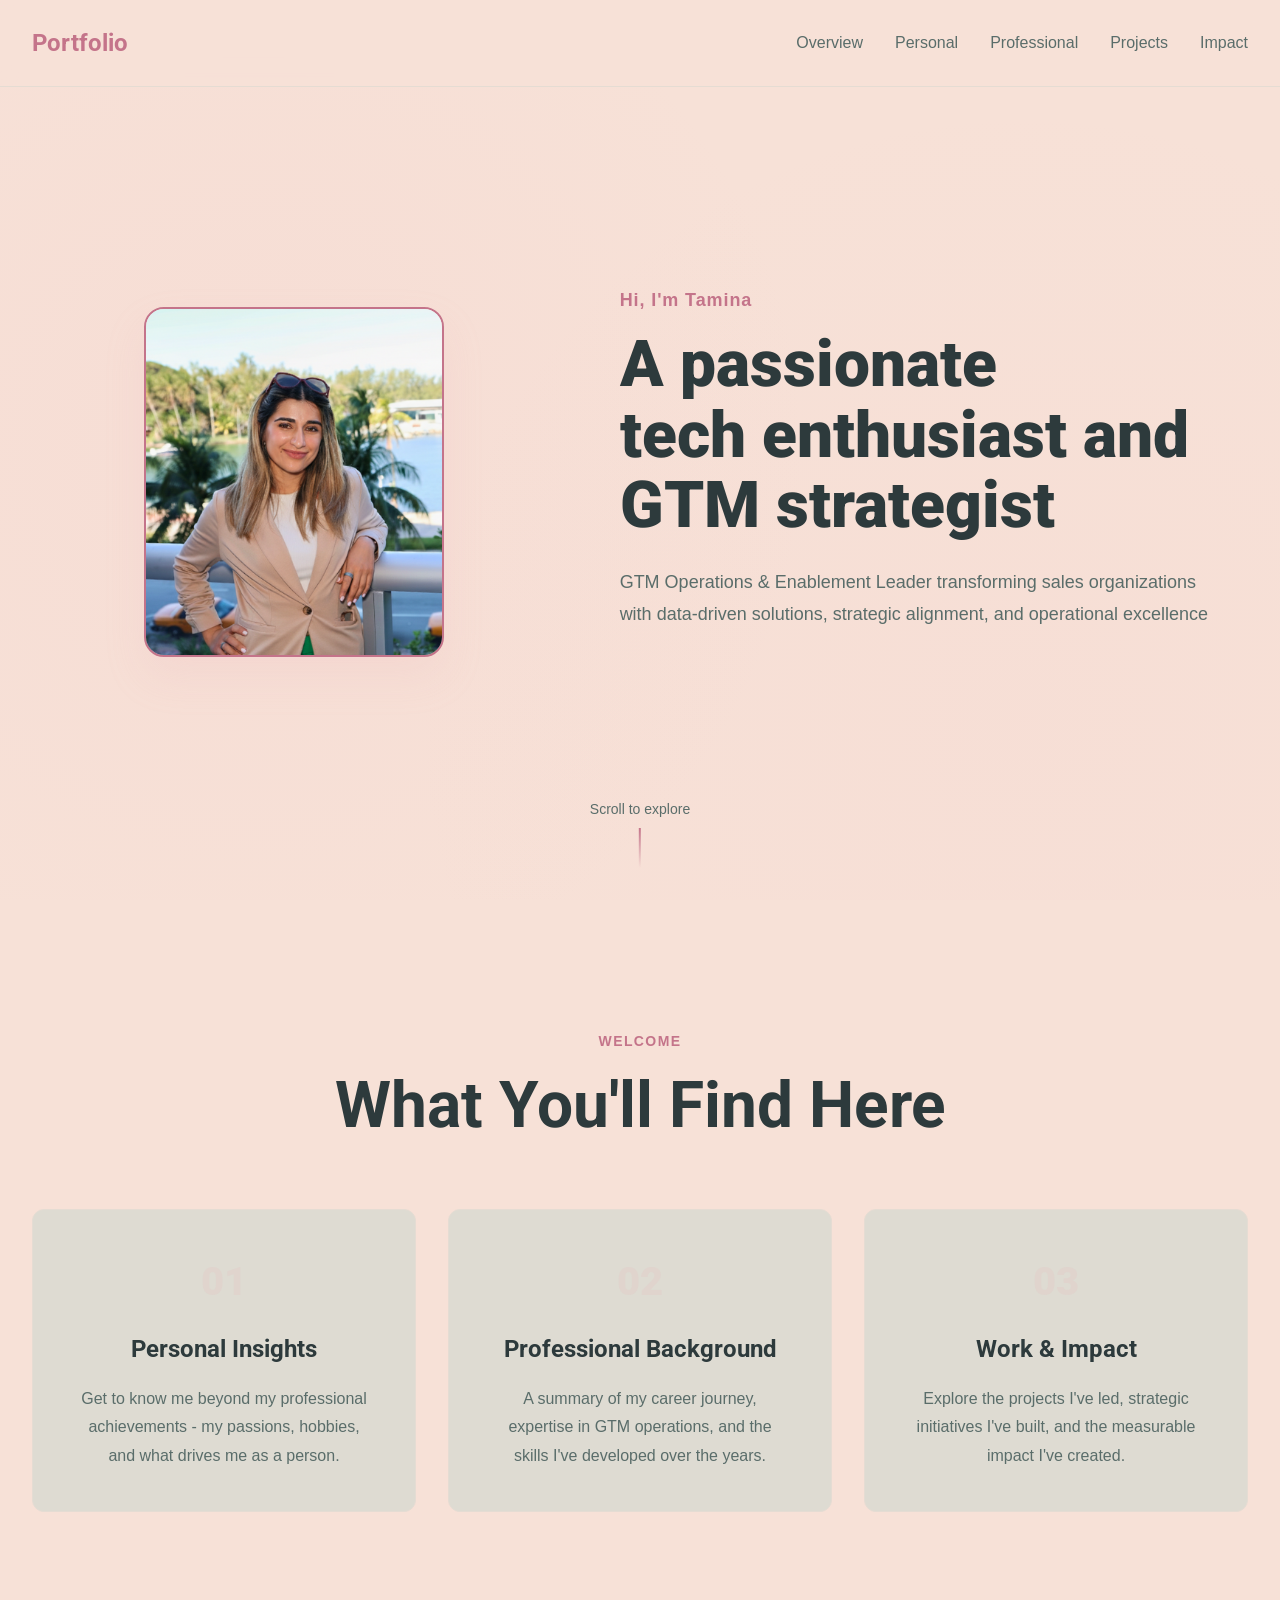
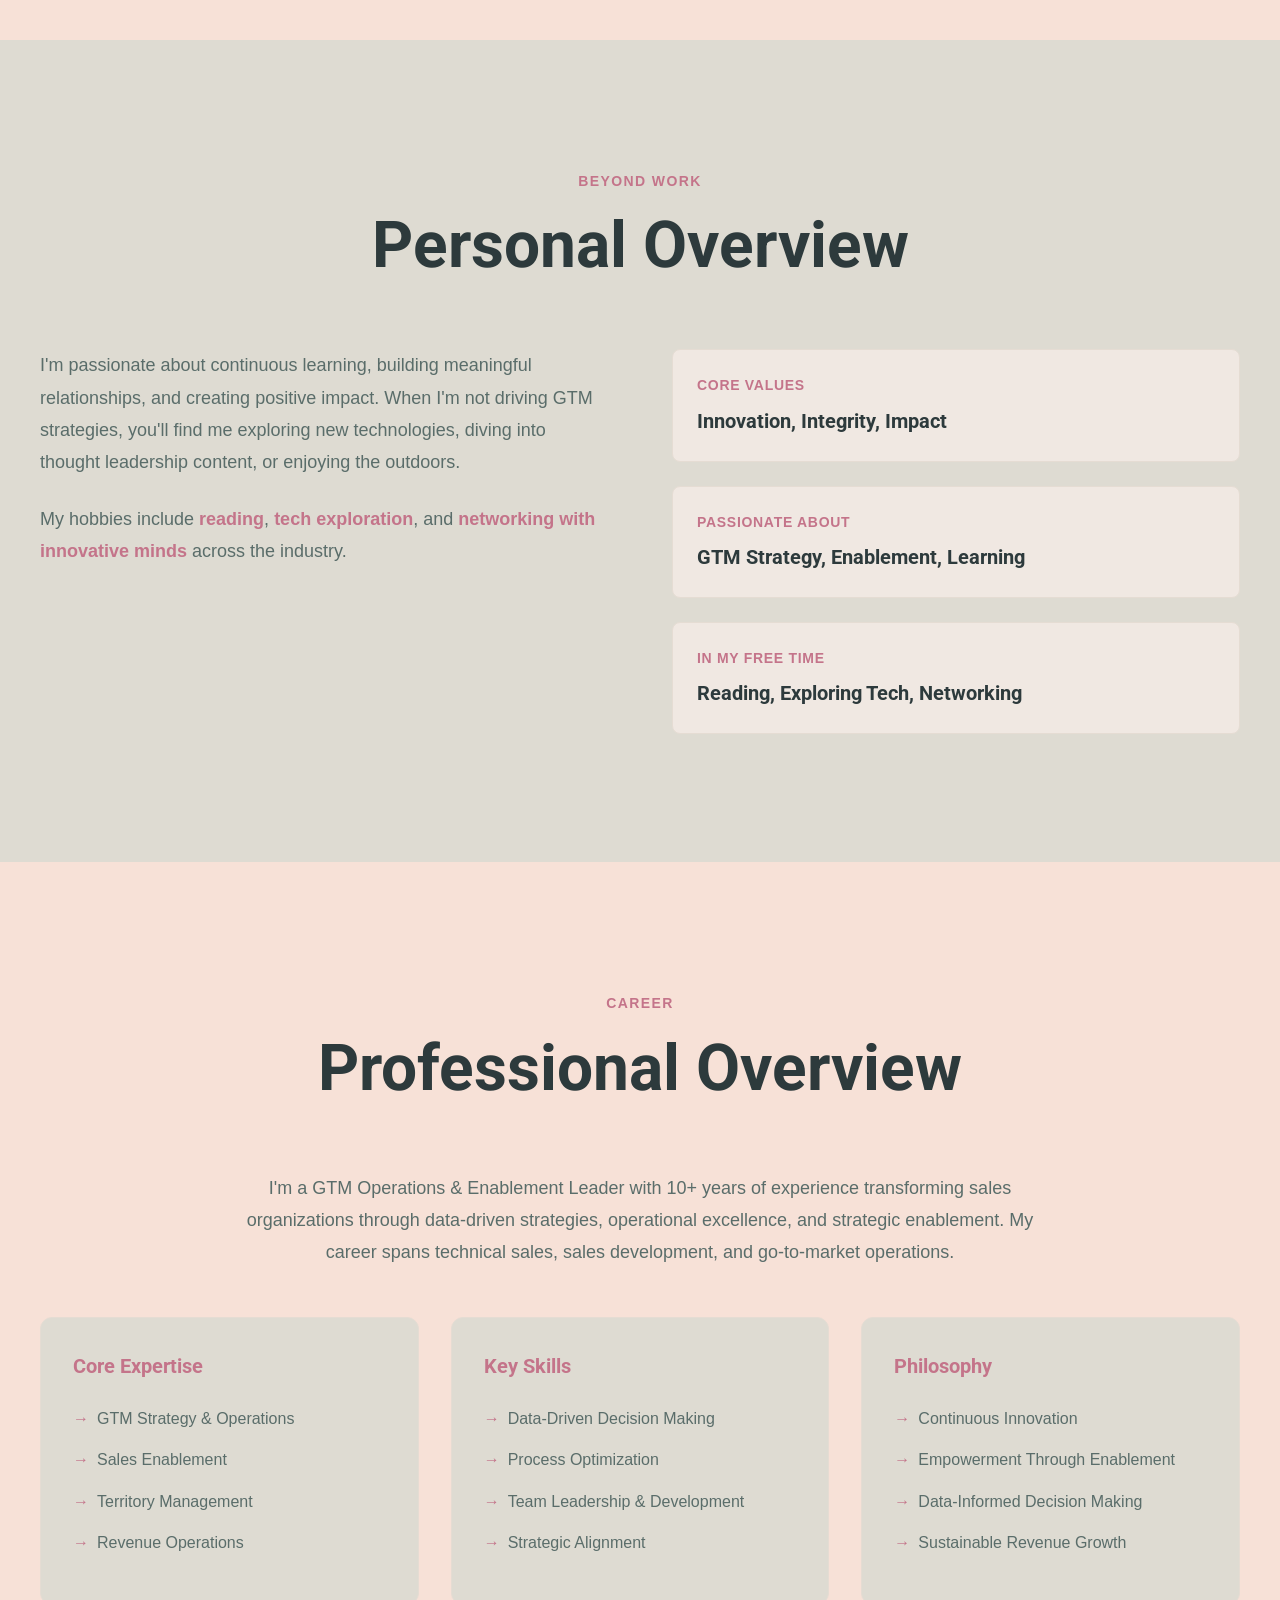
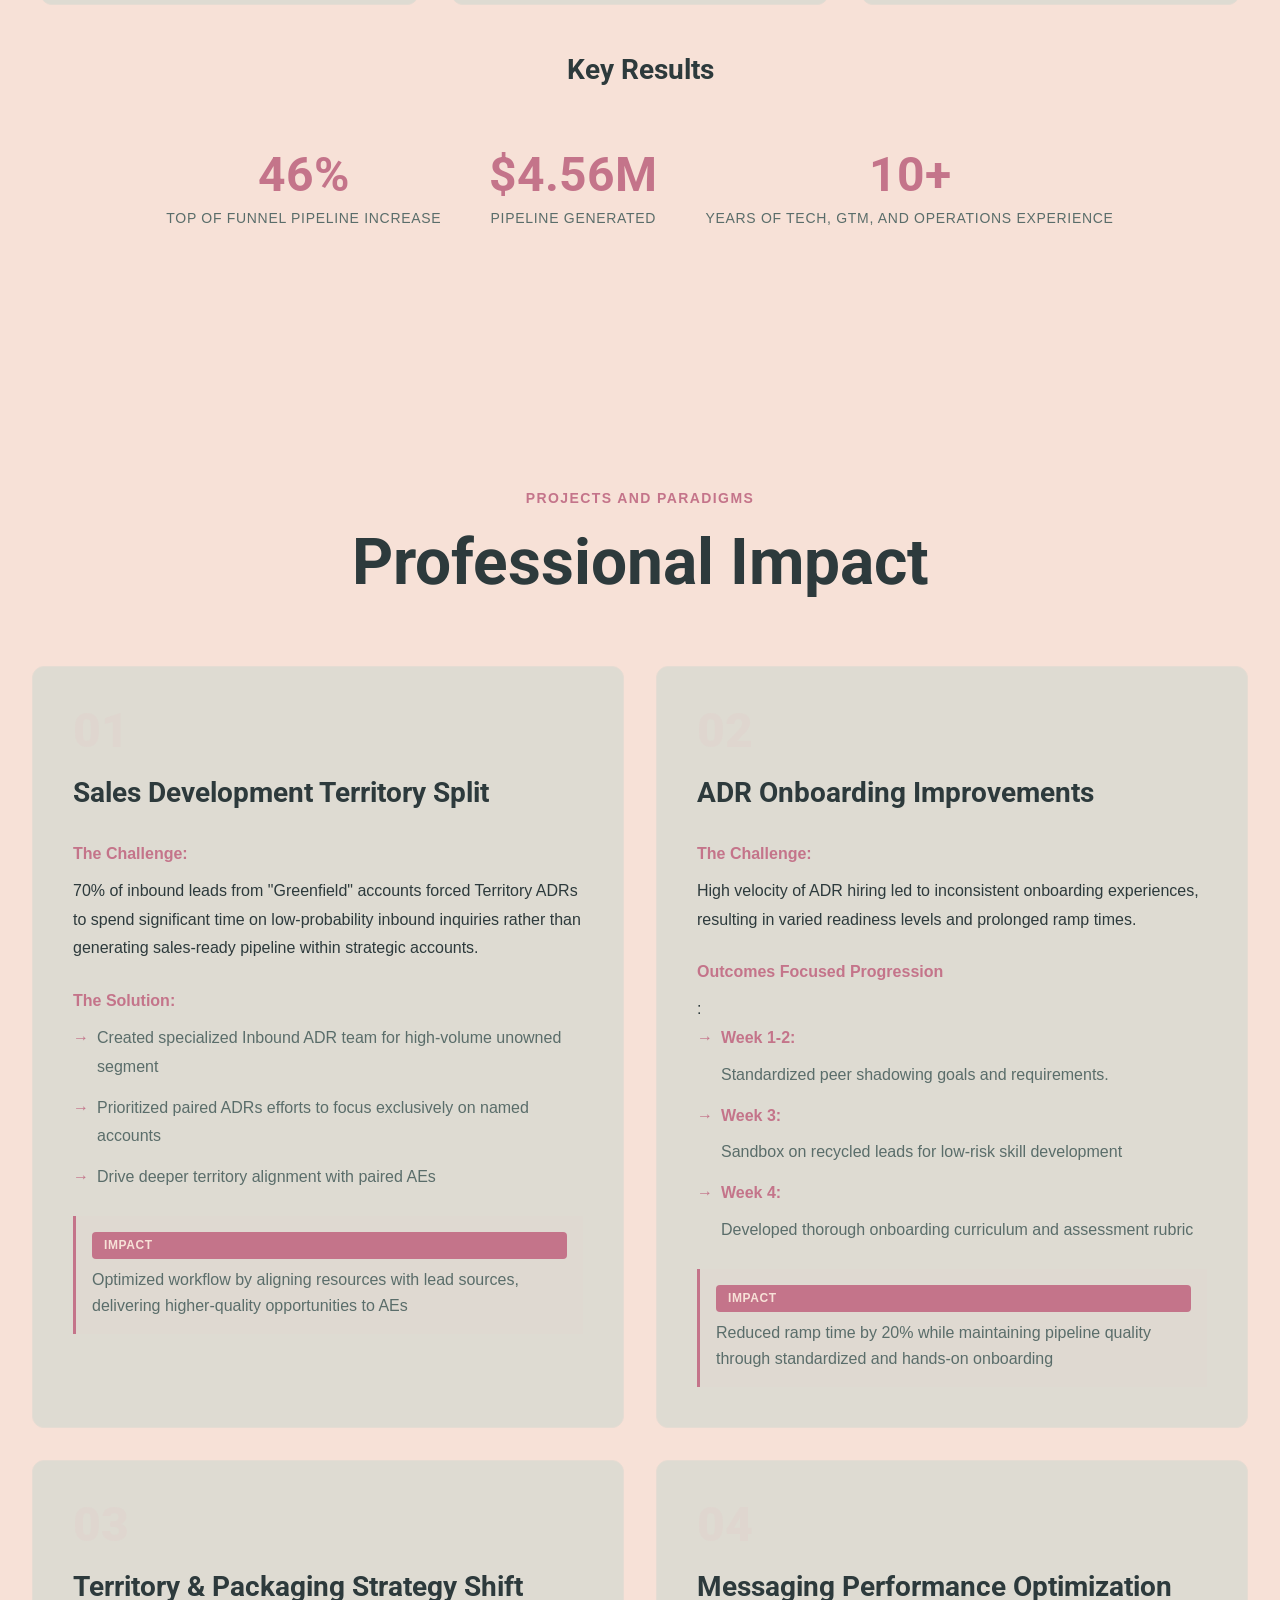
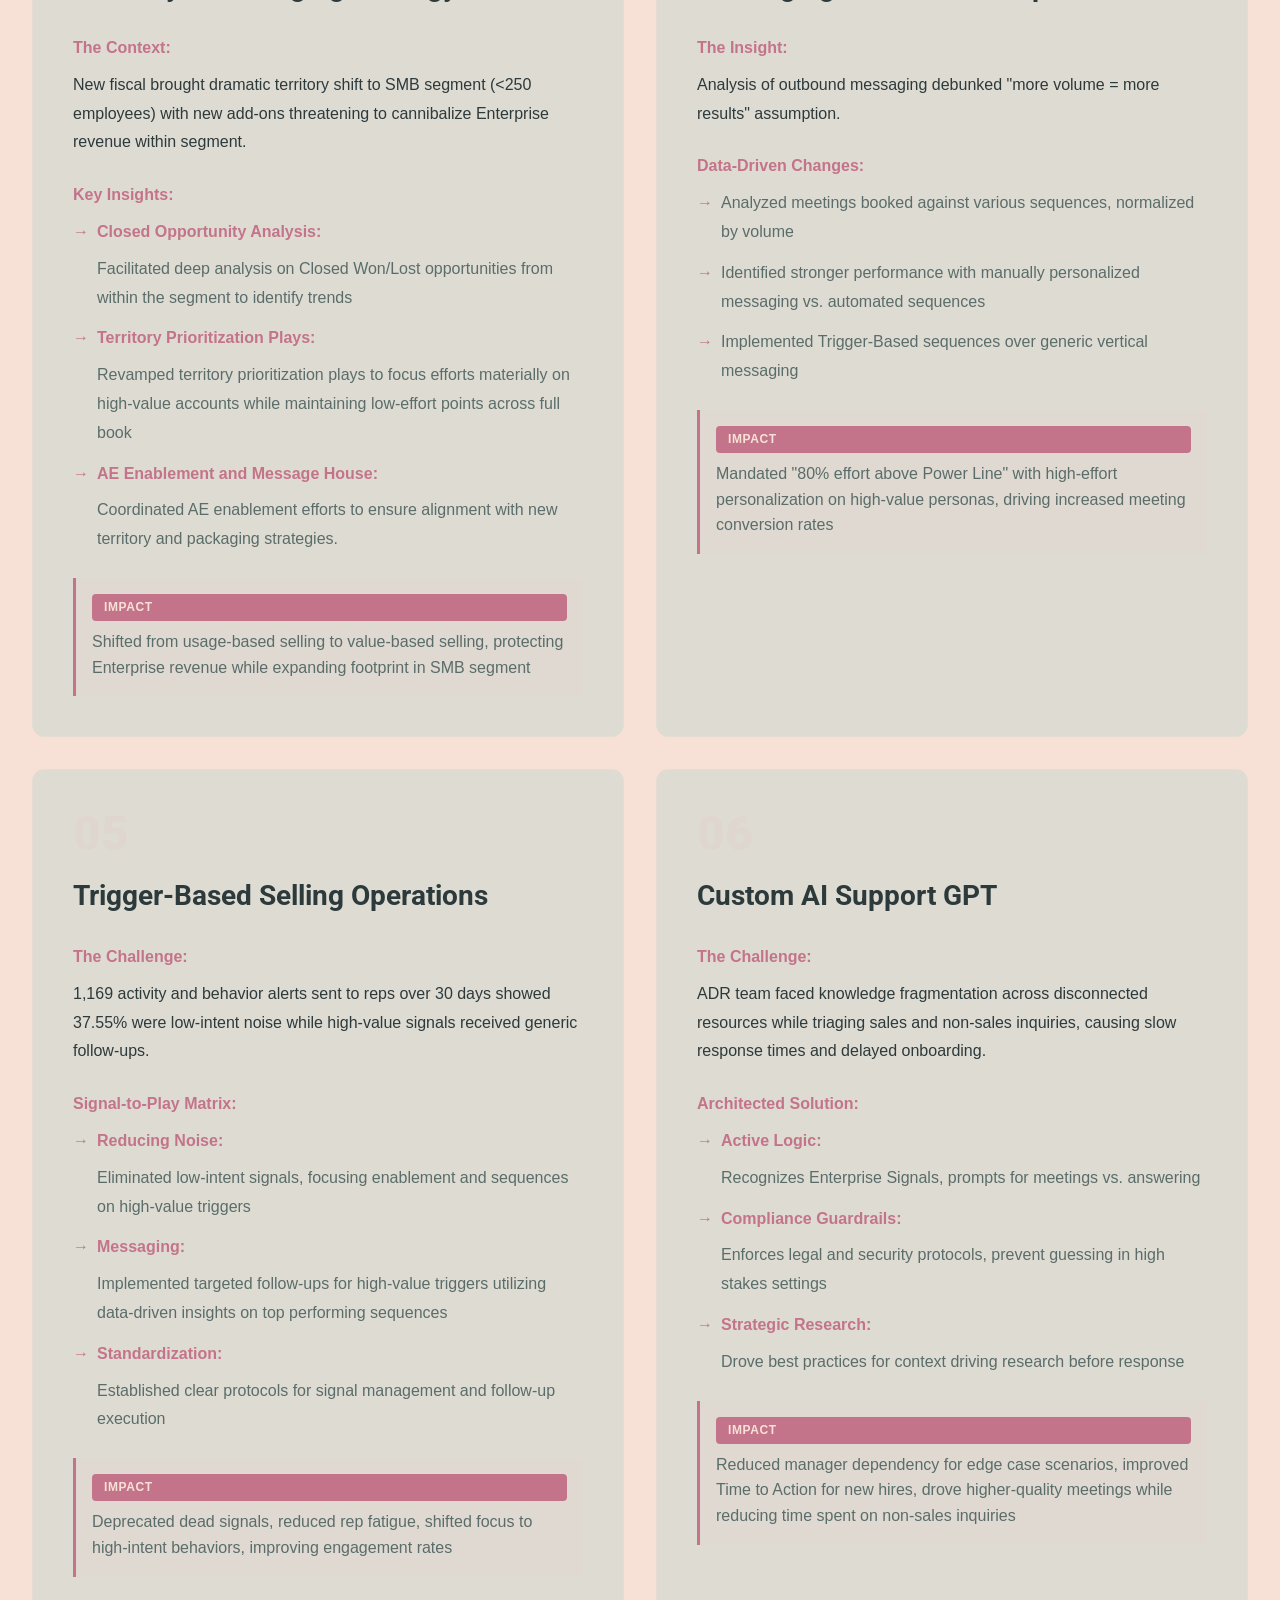
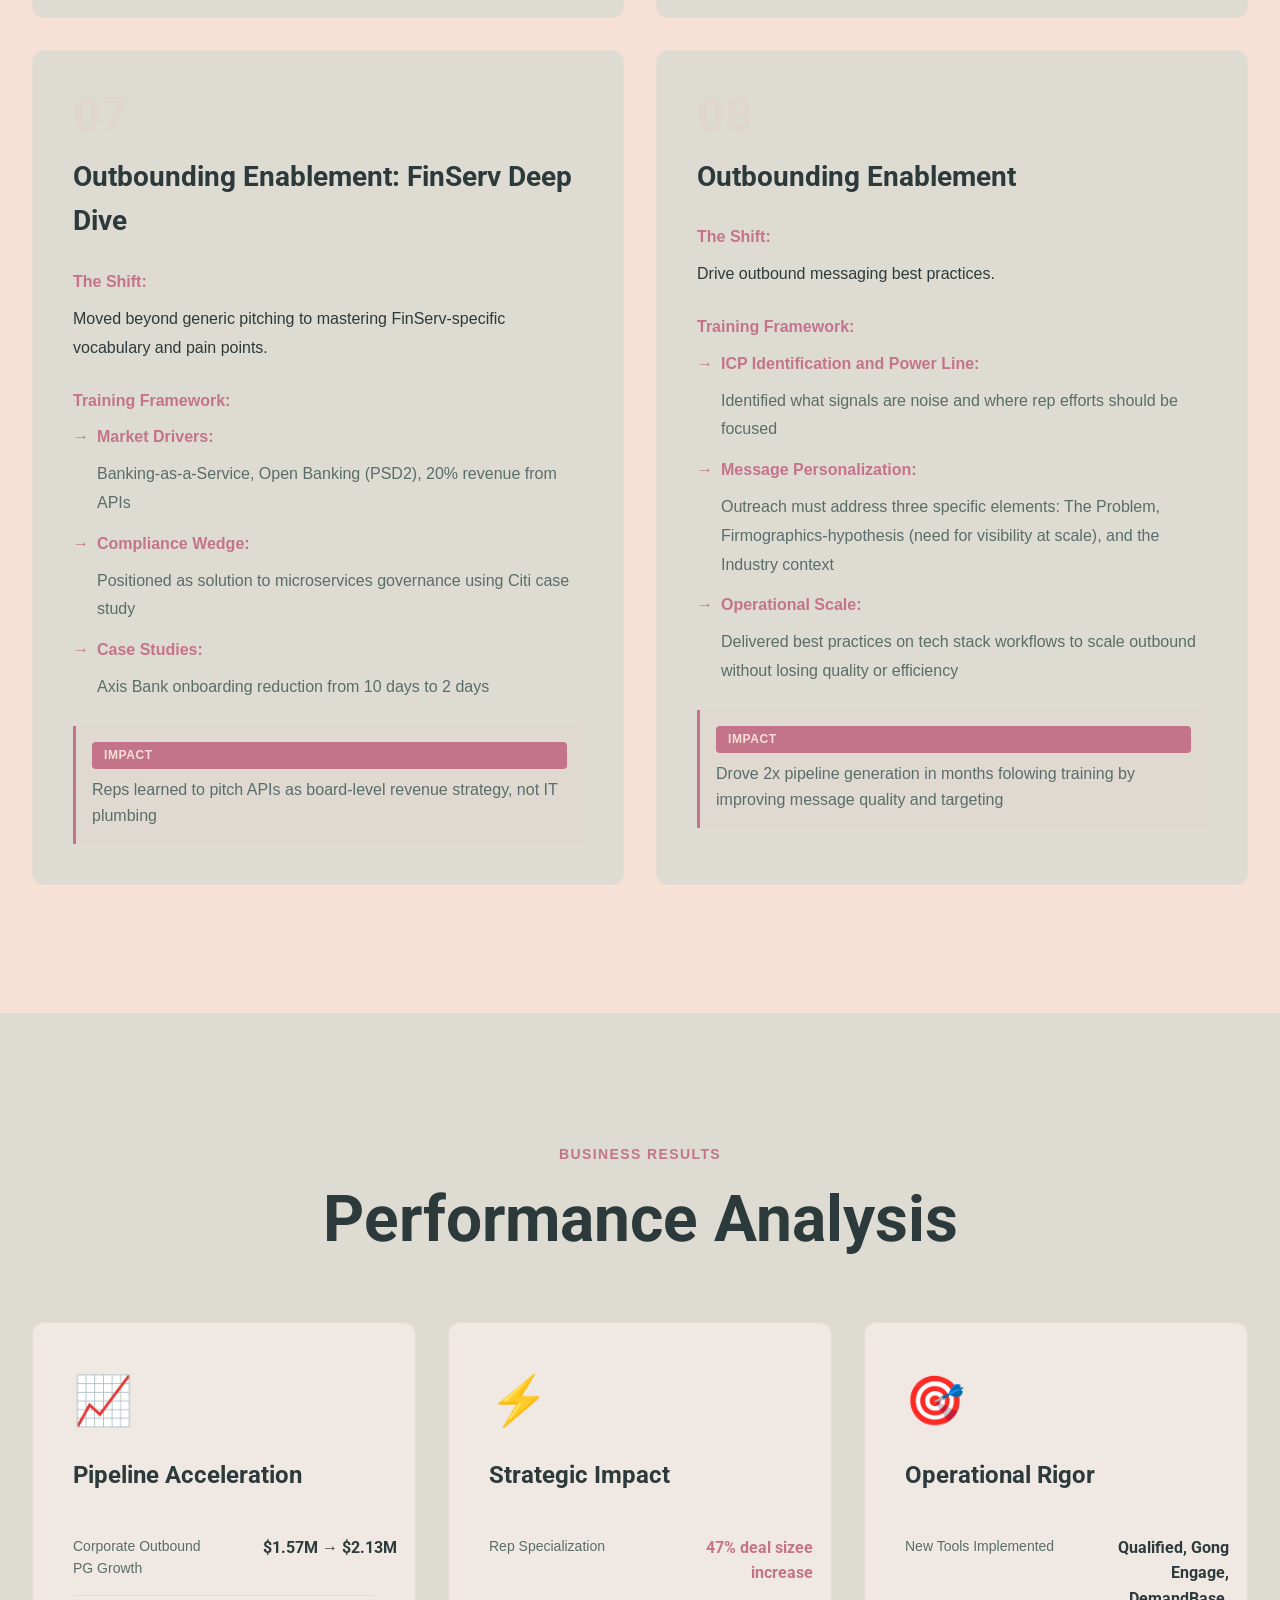
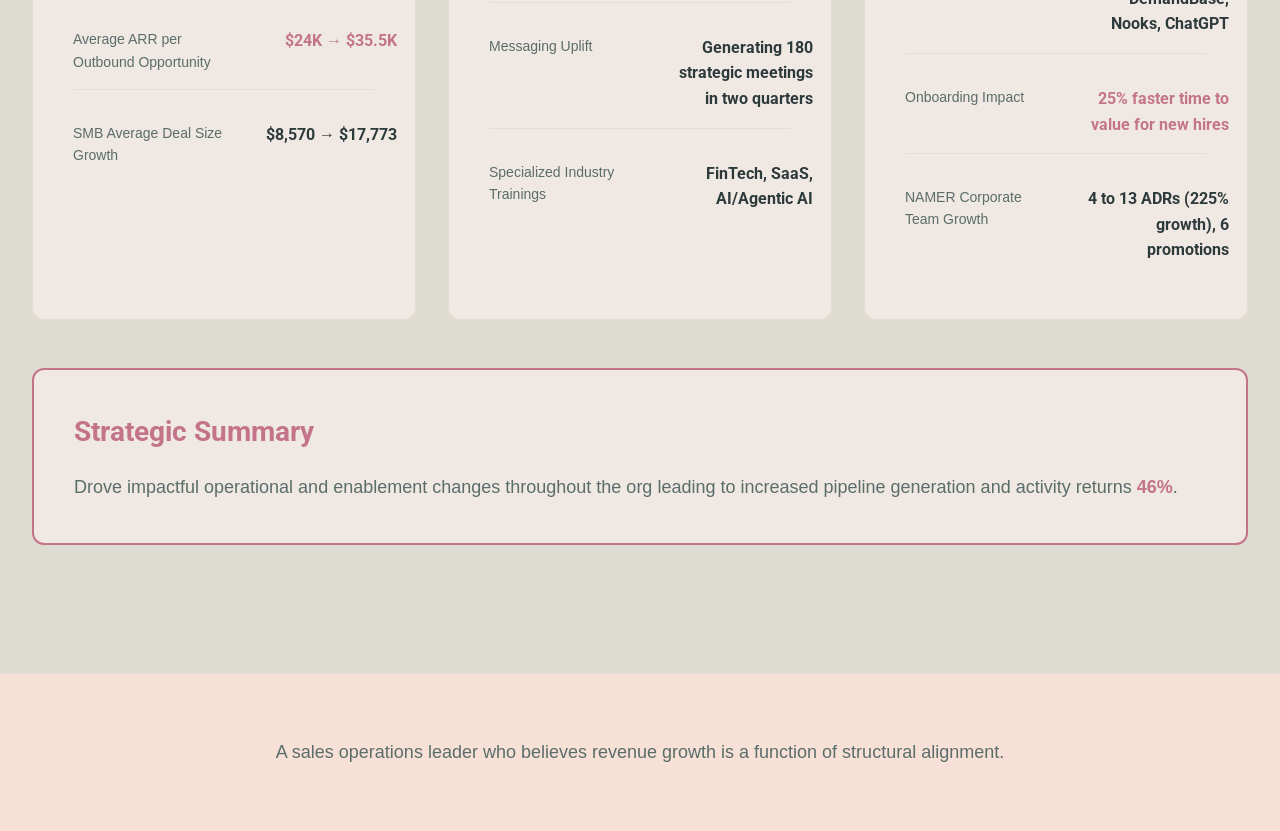
==== index.html @ 8a606b1e "colors, text" ====
<!DOCTYPE html>
<html lang="en">
<head>
    <meta charset="UTF-8">
    <meta name="viewport" content="width=device-width, initial-scale=1.0">
    <title>Sales Operations Portfolio</title>
    <link rel="preconnect" href="https://fonts.googleapis.com">
    <link rel="preconnect" href="https://fonts.gstatic.com" crossorigin>
    <link href="https://fonts.googleapis.com/css2?family=Roboto:wght@400;700;900&family=Google+Sans:wght@400;500;600&display=swap" rel="stylesheet">
    <link rel="stylesheet" href="styles.css">
</head>
<body>
    <nav class="navbar">
        <div class="nav-container">
            <div class="nav-brand">Portfolio</div>
            <div class="nav-links">
                <a href="#overview">Overview</a>
                <a href="#personal">Personal</a>
                <a href="#professional">Professional</a>
                <a href="#projects">Projects</a>
                <a href="#impact">Impact</a>
            </div>
        </div>
    </nav>

    <header class="hero">
        <div class="hero-container">
            <div class="hero-image-section">
                <div class="hero-image-wrapper">
                    <img src="Home Profile.png" alt="Profile" class="hero-profile-image">
                </div>
            </div>
            <div class="hero-content">
                <div class="hero-greeting">Hi, I'm Tamina</div>
                <h1 class="hero-title">A passionate<br>tech enthusiast and GTM strategist</h1>
                <p class="hero-subtitle">GTM Operations & Enablement Leader transforming sales organizations with data-driven solutions, strategic alignment, and operational excellence</p>
            </div>
        </div>
        <div class="hero-scroll">
            <span>Scroll to explore</span>
            <div class="scroll-indicator"></div>
        </div>
    </header>

    <!-- Overview Section -->
    <section id="overview" class="section overview-section">
        <div class="container">
            <div class="section-header">
                <span class="section-label">Welcome</span>
                <h2 class="section-title">What You'll Find Here</h2>
            </div>
            <div class="overview-grid">
                <div class="overview-card">
                    <div class="overview-number">01</div>
                    <h3 class="overview-title">Personal Insights</h3>
                    <p class="overview-text">Get to know me beyond my professional achievements - my passions, hobbies, and what drives me as a person.</p>
                </div>
                <div class="overview-card">
                    <div class="overview-number">02</div>
                    <h3 class="overview-title">Professional Background</h3>
                    <p class="overview-text">A summary of my career journey, expertise in GTM operations, and the skills I've developed over the years.</p>
                </div>
                <div class="overview-card">
                    <div class="overview-number">03</div>
                    <h3 class="overview-title">Work & Impact</h3>
                    <p class="overview-text">Explore the projects I've led, strategic initiatives I've built, and the measurable impact I've created.</p>
                </div>
            </div>
        </div>
    </section>

    <!-- Personal Section -->
    <section id="personal" class="section personal-section">
        <div class="container">
            <div class="section-header">
                <span class="section-label">Beyond Work</span>
                <h2 class="section-title">Personal Overview</h2>
            </div>
            <div class="personal-content">
                <div class="personal-text">
                    <p>I'm passionate about continuous learning, building meaningful relationships, and creating positive impact. When I'm not driving GTM strategies, you'll find me exploring new technologies, diving into thought leadership content, or enjoying the outdoors.</p>
                    <p>My hobbies include <span class="highlight">reading</span>, <span class="highlight">tech exploration</span>, and <span class="highlight">networking with innovative minds</span> across the industry.</p>
                </div>
                <div class="personal-highlights">
                    <div class="highlight-item">
                        <div class="highlight-label">Core Values</div>
                        <div class="highlight-value">Innovation, Integrity, Impact</div>
                    </div>
                    <div class="highlight-item">
                        <div class="highlight-label">Passionate About</div>
                        <div class="highlight-value">GTM Strategy, Enablement, Learning</div>
                    </div>
                    <div class="highlight-item">
                        <div class="highlight-label">In My Free Time</div>
                        <div class="highlight-value">Reading, Exploring Tech, Networking</div>
                    </div>
                </div>
            </div>
        </div>
    </section>

    <!-- Professional Section -->
    <section id="professional" class="section professional-section">
        <div class="container">
            <div class="section-header">
                <span class="section-label">Career</span>
                <h2 class="section-title">Professional Overview</h2>
            </div>
            <div class="professional-content">
                <div class="professional-summary">
                    <p>I'm a GTM Operations & Enablement Leader with 10+ years of experience transforming sales organizations through data-driven strategies, operational excellence, and strategic enablement. My career spans technical sales, sales development, and go-to-market operations.</p>
                </div>
                <div class="expertise-grid">
                    <div class="expertise-item">
                        <h4 class="expertise-title">Core Expertise</h4>
                        <ul class="expertise-list">
                            <li>GTM Strategy & Operations</li>
                            <li>Sales Enablement</li>
                            <li>Territory Management</li>
                            <li>Revenue Operations</li>
                        </ul>
                    </div>
                    <div class="expertise-item">
                        <h4 class="expertise-title">Key Skills</h4>
                        <ul class="expertise-list">
                            <li>Data-Driven Decision Making</li>
                            <li>Process Optimization</li>
                            <li>Team Leadership & Development</li>
                            <li>Strategic Alignment</li>
                        </ul>
                    </div>
                    <div class="expertise-item">
                        <h4 class="expertise-title">Philosophy</h4>
                        <ul class="expertise-list">
                            <li>Continuous Innovation</li>
                            <li>Empowerment Through Enablement</li>
                            <li>Data-Informed Decision Making</li>
                            <li>Sustainable Revenue Growth</li>
                        </ul>
                    </div>
                </div>

                <div class="professional-impact-stats" style="margin-top: 3rem;">
                    <div class="section-header">
                        <h3 class="section-title" style="font-size: 1.75rem;">Key Results</h3>
                    </div>
                    <div class="hero-stats">
                        <div class="stat-item">
                            <div class="stat-value">46%</div>
                            <div class="stat-label">Top of Funnel Pipeline Increase</div>
                        </div>
                        <div class="stat-item">
                            <div class="stat-value">$4.56M</div>
                            <div class="stat-label">Pipeline Generated</div>
                        </div>
                        <div class="stat-item">
                            <div class="stat-value">10+</div>
                            <div class="stat-label">Years of Tech, GTM, and Operations Experience</div>
                        </div>
                    </div>
                </div>
            </div>
        </div>
    </section>

    <section id="projects" class="section projects-section">
        <div class="container">
            <div class="section-header">
                <span class="section-label">Projects and Paradigms</span>
                <h2 class="section-title">Professional Impact</h2>
            </div>

            <div class="project-grid">
                <!-- Project 1 -->
                <article class="project-card" data-aos="fade-up">
                    <div class="project-number">01</div>
                    <h3 class="project-title">Sales Development Territory Split</h3>
                    <div class="project-challenge">
                        <strong>The Challenge:</strong> 70% of inbound leads from "Greenfield" accounts forced Territory ADRs to spend significant time on low-probability inbound inquiries rather than generating sales-ready pipeline within strategic accounts.
                    </div>
                    <div class="project-solution">
                        <strong>The Solution:</strong>
                        <ul>
                            <li>Created specialized Inbound ADR team for high-volume unowned segment</li>
                            <li>Prioritized paired ADRs efforts to focus exclusively on named accounts</li>
                            <li>Drive deeper territory alignment with paired AEs</li>
                        </ul>
                    </div>
                    <div class="project-impact">
                        <span class="impact-badge">Impact</span>
                        Optimized workflow by aligning resources with lead sources, delivering higher-quality opportunities to AEs
                    </div>
                </article>

                <!-- Project 2 -->
                <article class="project-card" data-aos="fade-up" data-aos-delay="100">
                    <div class="project-number">02</div>
                    <h3 class="project-title">ADR Onboarding Improvements</h3>
                    <div class="project-challenge">
                        <strong>The Challenge:</strong> High velocity of ADR hiring led to inconsistent onboarding experiences, resulting in varied readiness levels and prolonged ramp times.
                    </div>
                    <div class="project-solution">
                        <strong>Outcomes Focused Progression</strong>:
                        <ul>
                            <li><strong>Week 1-2:</strong> Standardized peer shadowing goals and requirements.</li>
                            <li><strong>Week 3:</strong> Sandbox on recycled leads for low-risk skill development</li>
                            <li><strong>Week 4:</strong> Developed thorough onboarding curriculum and assessment rubric</li>
                        </ul>
                    </div>
                    <div class="project-impact">
                        <span class="impact-badge">Impact</span>
                        Reduced ramp time by 20% while maintaining pipeline quality through standardized and hands-on onboarding
                    </div>
                </article>

                <!-- Project 3 -->
                <article class="project-card" data-aos="fade-up" data-aos-delay="200">
                    <div class="project-number">03</div>
                    <h3 class="project-title">Territory & Packaging Strategy Shift</h3>
                    <div class="project-challenge">
                        <strong>The Context:</strong>New fiscal brought dramatic territory shift to SMB segment (<250 employees) with new add-ons threatening to cannibalize Enterprise revenue within segment.
                    </div>
                    <div class="project-solution">
                        <strong>Key Insights:</strong>
                        <ul>
                            <li><strong>Closed Opportunity Analysis:</strong> Facilitated deep analysis on Closed Won/Lost opportunities from within the segment to identify trends</li>
                            <li><strong>Territory Prioritization Plays:</strong> Revamped territory prioritization plays to focus efforts materially on high-value accounts while maintaining low-effort points across full book</li>
                            <li><strong>AE Enablement and Message House:</strong> Coordinated AE enablement efforts to ensure alignment with new territory and packaging strategies.</li>
                        </ul>
                    </div>
                    <div class="project-impact">
                        <span class="impact-badge">Impact</span>
                        Shifted from usage-based selling to value-based selling, protecting Enterprise revenue while expanding footprint in SMB segment
                    </div>
                </article>

                <!-- Project 4 -->
                <article class="project-card" data-aos="fade-up">
                    <div class="project-number">04</div>
                    <h3 class="project-title">Messaging Performance Optimization</h3>
                    <div class="project-challenge">
                        <strong>The Insight:</strong> Analysis of outbound messaging debunked "more volume = more results" assumption.
                    </div>
                    <div class="project-solution">
                        <strong>Data-Driven Changes:</strong>
                        <ul>
                            <li>Analyzed meetings booked against various sequences, normalized by volume</li>
                            <li>Identified stronger performance with manually personalized messaging vs. automated sequences</li>
                            <li>Implemented Trigger-Based sequences over generic vertical messaging</li>
                        </ul>
                    </div>
                    <div class="project-impact">
                        <span class="impact-badge">Impact</span>
                        Mandated "80% effort above Power Line" with high-effort personalization on high-value personas, driving increased meeting conversion rates
                    </div>
                </article>

                <!-- Project 5 -->
                <article class="project-card" data-aos="fade-up" data-aos-delay="100">
                    <div class="project-number">05</div>
                    <h3 class="project-title">Trigger-Based Selling Operations</h3>
                    <div class="project-challenge">
                        <strong>The Challenge:</strong> 1,169 activity and behavior alerts sent to reps over 30 days showed 37.55% were low-intent noise while high-value signals received generic follow-ups.
                    </div>
                    <div class="project-solution">
                        <strong>Signal-to-Play Matrix:</strong>
                        <ul>
                            <li><strong>Reducing Noise:</strong> Eliminated low-intent signals, focusing enablement and sequences on high-value triggers</li>
                            <li><strong>Messaging:</strong> Implemented targeted follow-ups for high-value triggers utilizing data-driven insights on top performing sequences</li>
                            <li><strong>Standardization:</strong> Established clear protocols for signal management and follow-up execution</li>
                        </ul>
                    </div>
                    <div class="project-impact">
                        <span class="impact-badge">Impact</span>
                        Deprecated dead signals, reduced rep fatigue, shifted focus to high-intent behaviors, improving engagement rates
                    </div>
                </article>

                <!-- Project 6 -->
                <article class="project-card" data-aos="fade-up" data-aos-delay="200">
                    <div class="project-number">06</div>
                    <h3 class="project-title">Custom AI Support GPT</h3>
                    <div class="project-challenge">
                        <strong>The Challenge:</strong> ADR team faced knowledge fragmentation across disconnected resources while triaging sales and non-sales inquiries, causing slow response times and delayed onboarding.
                    </div>
                    <div class="project-solution">
                        <strong>Architected Solution:</strong>
                        <ul>
                            <li><strong>Active Logic:</strong> Recognizes Enterprise Signals, prompts for meetings vs. answering</li>
                            <li><strong>Compliance Guardrails:</strong> Enforces legal and security protocols, prevent guessing in high stakes settings</li>
                            <li><strong>Strategic Research:</strong> Drove best practices for context driving research before response</li>
                        </ul>
                    </div>
                    <div class="project-impact">
                        <span class="impact-badge">Impact</span>
                        Reduced manager dependency for edge case scenarios, improved Time to Action for new hires, drove higher-quality meetings while reducing time spent on non-sales inquiries
                    </div>
                </article>

                <!-- Project 7 -->
                <article class="project-card" data-aos="fade-up" data-aos-delay="100">
                    <div class="project-number">07</div>
                    <h3 class="project-title">Outbounding Enablement: FinServ Deep Dive</h3>
                    <div class="project-challenge">
                        <strong>The Shift:</strong> Moved beyond generic pitching to mastering FinServ-specific vocabulary and pain points.
                    </div>
                    <div class="project-solution">
                        <strong>Training Framework:</strong>
                        <ul>
                            <li><strong>Market Drivers:</strong> Banking-as-a-Service, Open Banking (PSD2), 20% revenue from APIs</li>
                            <li><strong>Compliance Wedge:</strong> Positioned as solution to microservices governance using Citi case study</li>
                            <li><strong>Case Studies:</strong> Axis Bank onboarding reduction from 10 days to 2 days</li>
                        </ul>
                    </div>
                    <div class="project-impact">
                        <span class="impact-badge">Impact</span>
                        Reps learned to pitch APIs as board-level revenue strategy, not IT plumbing
                    </div>
                </article>

                <!-- Project 8 -->
                <article class="project-card" data-aos="fade-up" data-aos-delay="100">
                    <div class="project-number">08</div>
                    <h3 class="project-title">Outbounding Enablement</h3>
                    <div class="project-challenge">
                        <strong>The Shift:</strong> Drive outbound messaging best practices.
                    </div>
                    <div class="project-solution">
                        <strong>Training Framework:</strong>
                        <ul>
                            <li><strong>ICP Identification and Power Line:</strong> Identified what signals are noise and where rep efforts should be focused</li>
                            <li><strong>Message Personalization:</strong> Outreach must address three specific elements: The Problem, Firmographics-hypothesis (need for visibility at scale), and the Industry context</li>
                            <li><strong>Operational Scale:</strong> Delivered best practices on tech stack workflows to scale outbound without losing quality or efficiency</li>
                        </ul>
                    </div>
                    <div class="project-impact">
                        <span class="impact-badge">Impact</span>
                        Drove 2x pipeline generation in months folowing training by improving message quality and targeting
                    </div>
                </article>
            </div>
        </div>
    </section>

    <section id="impact" class="section impact-section">
        <div class="container">
            <div class="section-header">
                <span class="section-label">Business Results</span>
                <h2 class="section-title">Performance Analysis</h2>
            </div>

            <div class="metrics-grid">
                <div class="metric-card" data-aos="zoom-in">
                    <div class="metric-icon">📈</div>
                    <h3 class="metric-title">Pipeline Acceleration</h3>
                    <div class="metric-stats">
                        <div class="metric-row">
                            <span class="metric-label">Corporate Outbound PG Growth</span>
                            <span class="metric-value">$1.57M → $2.13M</span>
                        </div>
                        <div class="metric-row">
                            <span class="metric-label">Average ARR per Outbound Opportunity</span>
                            <span class="metric-value highlight">$24K → $35.5K</span>
                        </div>
                        <div class="metric-row">
                            <span class="metric-label">SMB Average Deal Size Growth</span>
                            <span class="metric-value">$8,570 → $17,773</span>
                        </div>
                    </div>
                </div>

                <div class="metric-card" data-aos="zoom-in" data-aos-delay="100">
                    <div class="metric-icon">⚡</div>
                    <h3 class="metric-title">Strategic Impact</h3>
                    <div class="metric-stats">
                        <div class="metric-row">
                            <span class="metric-label">Rep Specialization</span>
                            <span class="metric-value highlight">47% deal sizee increase</span>
                        </div>
                        <div class="metric-row">
                            <span class="metric-label">Messaging Uplift</span>
                            <span class="metric-value">Generating 180 strategic meetings in two quarters</span>
                        </div>
                        <div class="metric-row">
                            <span class="metric-label">Specialized Industry Trainings</span>
                            <span class="metric-value">FinTech, SaaS, AI/Agentic AI</span>
                        </div>
                    </div>
                </div>

                <div class="metric-card" data-aos="zoom-in" data-aos-delay="200">
                    <div class="metric-icon">🎯</div>
                    <h3 class="metric-title">Operational Rigor</h3>
                    <div class="metric-stats">
                        <div class="metric-row">
                            <span class="metric-label">New Tools Implemented</span>
                            <span class="metric-value">Qualified, Gong Engage, DemandBase, Nooks, ChatGPT</span>
                        </div>
                        <div class="metric-row">
                            <span class="metric-label">Onboarding Impact</span>
                            <span class="metric-value highlight">25% faster time to value for new hires</span>
                        </div>
                        <div class="metric-row">
                            <span class="metric-label">NAMER Corporate Team Growth</span>
                            <span class="metric-value">4 to 13 ADRs (225% growth), 6 promotions</span>
                        </div>
                    </div>
                </div>
            </div>

            <div class="summary-box" data-aos="fade-up">
                <h3 class="summary-title">Strategic Summary</h3>
                <p class="summary-text">Drove impactful operational and enablement changes throughout the org leading to increased pipeline generation and activity returns <strong>46%</strong>.</p>
            </div>
        </div>
    </section>

    <footer class="footer">
        <div class="container">
            <div class="footer-content">
                <div class="footer-text">
                    <p>A sales operations leader who believes revenue growth is a function of structural alignment.</p>
                </div>
            </div>
        </div>
    </footer>

    <script src="script.js"></script>
</body>
</html>
---- styles.css ----
:root {
    --cherry-blossom: #edafb8ff;
    --powder-petal: #f7e1d7ff;
    --dust-grey: #dedbd2ff;
    --ash-grey: #6b7f7c;
    --iron-grey: #2d3a3c;
    
    --color-bg: #f7e1d7ff;
    --color-surface: #dedbd2ff;
    --color-surface-elevated: #f0e8e2ff;
    --color-text-primary: #2d3a3c;
    --color-text-secondary: #5a6d6a;
    --color-accent: #c4748a;
    --color-accent-dark: #a8616f;
    --color-border: #e5dcd3ff;
    --font-display: 'Roboto', sans-serif;
    --font-body: 'Google Sans', sans-serif;
    --shadow-sm: 0 2px 8px rgba(196, 116, 138, 0.08);
    --shadow-md: 0 4px 16px rgba(196, 116, 138, 0.12);
    --shadow-lg: 0 8px 32px rgba(196, 116, 138, 0.16);
    --transition: all 0.3s cubic-bezier(0.4, 0, 0.2, 1);
}

* {
    margin: 0;
    padding: 0;
    box-sizing: border-box;
}

html {
    scroll-behavior: smooth;
}

body {
    font-family: var(--font-body);
    background: var(--color-bg);
    color: var(--color-text-primary);
    line-height: 1.6;
    overflow-x: hidden;
}

/* Navbar */
.navbar {
    position: fixed;
    top: 0;
    left: 0;
    right: 0;
    z-index: 1000;
    background: rgba(247, 225, 215, 0.85);
    backdrop-filter: blur(12px);
    border-bottom: 1px solid var(--color-border);
    transition: var(--transition);
}

.navbar.scrolled {
    background: rgba(237, 175, 184, 0.15);
    box-shadow: var(--shadow-md);
}

.nav-container {
    max-width: 1400px;
    margin: 0 auto;
    padding: 1.5rem 2rem;
    display: flex;
    justify-content: space-between;
    align-items: center;
}

.nav-brand {
    font-family: var(--font-display);
    font-size: 1.5rem;
    font-weight: 700;
    color: var(--color-accent);
}

.nav-links {
    display: flex;
    gap: 2rem;
}

.nav-links a {
    color: var(--color-text-secondary);
    text-decoration: none;
    font-weight: 500;
    transition: var(--transition);
    position: relative;
}

.nav-links a::after {
    content: '';
    position: absolute;
    bottom: -4px;
    left: 0;
    width: 0;
    height: 2px;
    background: var(--color-accent);
    transition: var(--transition);
}

.nav-links a:hover {
    color: var(--color-accent);
}

.nav-links a:hover::after {
    width: 100%;
}

/* Hero Section */
.hero {
    min-height: 100vh;
    display: flex;
    flex-direction: column;
    justify-content: center;
    align-items: center;
    padding: 8rem 2rem 4rem;
    position: relative;
    overflow: hidden;
}

.hero::before {
    content: '';
    position: absolute;
    top: 0;
    left: 0;
    right: 0;
    bottom: 0;
    background: 
        radial-gradient(circle at 20% 50%, rgba(237, 175, 184, 0.08) 0%, transparent 50%),
        radial-gradient(circle at 80% 80%, rgba(237, 175, 184, 0.05) 0%, transparent 50%);
    pointer-events: none;
}

.hero-container {
    display: grid;
    grid-template-columns: 1fr 1.2fr;
    gap: 4rem;
    max-width: 1400px;
    align-items: center;
    margin: 0 auto;
    position: relative;
    z-index: 1;
}

.hero-image-section {
    display: flex;
    justify-content: center;
    align-items: center;
    animation: fadeIn 1s ease-out 0.2s backwards;
}

.hero-image-wrapper {
    position: relative;
    width: 300px;
    height: 350px;
    border-radius: 20px;
    overflow: hidden;
    border: 2px solid var(--color-accent);
    box-shadow: 0 20px 40px rgba(237, 175, 184, 0.15);
}

.hero-profile-image {
    width: 100%;
    height: 100%;
    object-fit: cover;
}

.hero-content {
    text-align: left;
    animation: fadeInUp 1s ease-out;
}

.hero-greeting {
    font-size: 1.125rem;
    color: var(--color-accent);
    font-weight: 600;
    letter-spacing: 0.05em;
    margin-bottom: 1rem;
    animation: fadeIn 1s ease-out 0.2s backwards;
}

.hero-title {
    font-family: var(--font-display);
    font-size: clamp(2.5rem, 6vw, 4rem);
    font-weight: 900;
    line-height: 1.1;
    margin-bottom: 1.5rem;
    color: var(--color-text-primary);
    animation: fadeIn 1s ease-out 0.4s backwards;
}

.hero-subtitle {
    font-size: 1.125rem;
    color: var(--color-text-secondary);
    max-width: 600px;
    margin: 0 0 3rem 0;
    line-height: 1.8;
    animation: fadeIn 1s ease-out 0.6s backwards;
}

.hero-stats {
    display: flex;
    justify-content: center;
    gap: 3rem;
    flex-wrap: wrap;
    animation: fadeIn 1s ease-out 0.8s backwards;
}

.stat-item {
    text-align: center;
}

.professional-impact-stats {
    text-align: center;
}

.stat-value {
    font-family: var(--font-display);
    font-size: 3rem;
    font-weight: 700;
    color: var(--color-accent);
    line-height: 1;
    margin-bottom: 0.5rem;
}

.stat-label {
    font-size: 0.875rem;
    color: var(--color-text-secondary);
    text-transform: uppercase;
    letter-spacing: 0.05em;
}

.hero-scroll {
    position: absolute;
    bottom: 2rem;
    left: 50%;
    transform: translateX(-50%);
    display: flex;
    flex-direction: column;
    align-items: center;
    gap: 0.5rem;
    color: var(--color-text-secondary);
    font-size: 0.875rem;
    animation: fadeIn 1s ease-out 1s backwards;
}

.scroll-indicator {
    width: 2px;
    height: 40px;
    background: linear-gradient(to bottom, var(--color-accent) 0%, transparent 100%);
    animation: scrollPulse 2s ease-in-out infinite;
}

/* Section Styles */
.section {
    padding: 8rem 2rem;
    position: relative;
}

.container {
    max-width: 1400px;
    margin: 0 auto;
}

.section-header {
    text-align: center;
    margin-bottom: 4rem;
}

.section-label {
    display: inline-block;
    font-size: 0.875rem;
    font-weight: 600;
    color: var(--color-accent);
    text-transform: uppercase;
    letter-spacing: 0.1em;
    margin-bottom: 1rem;
}

.section-title {
    font-family: var(--font-display);
    font-size: clamp(2.5rem, 5vw, 4rem);
    font-weight: 700;
    line-height: 1.2;
    color: var(--color-text-primary);
}

/* Overview Section */
.overview-section {
    background: var(--color-bg);
}

.overview-grid {
    display: grid;
    grid-template-columns: repeat(auto-fit, minmax(300px, 1fr));
    gap: 2rem;
    margin-top: 3rem;
}

.overview-card {
    background: var(--color-surface);
    border: 1px solid var(--color-border);
    border-radius: 12px;
    padding: 2.5rem;
    text-align: center;
    transition: var(--transition);
}

.overview-card:hover {
    transform: translateY(-4px);
    border-color: var(--color-accent);
    box-shadow: var(--shadow-lg);
}

.overview-number {
    font-family: var(--font-display);
    font-size: 2.5rem;
    font-weight: 900;
    color: rgba(237, 175, 184, 0.15);
    margin-bottom: 1rem;
}

.overview-title {
    font-family: var(--font-display);
    font-size: 1.5rem;
    font-weight: 700;
    margin-bottom: 1rem;
    color: var(--color-text-primary);
}

.overview-text {
    color: var(--color-text-secondary);
    line-height: 1.8;
    font-size: 1rem;
}

/* Personal Section */
.personal-section {
    background: var(--color-surface);
}

.personal-content {
    display: grid;
    grid-template-columns: 1fr 1fr;
    gap: 4rem;
    max-width: 1200px;
    margin: 0 auto;
    align-items: start;
}

.personal-text {
    font-size: 1.125rem;
    line-height: 1.8;
    color: var(--color-text-secondary);
}

.personal-text p {
    margin-bottom: 1.5rem;
}

.personal-text .highlight {
    color: var(--color-accent);
    font-weight: 600;
}

.personal-highlights {
    display: flex;
    flex-direction: column;
    gap: 1.5rem;
}

.highlight-item {
    background: var(--color-surface-elevated);
    border: 1px solid var(--color-border);
    border-radius: 8px;
    padding: 1.5rem;
    transition: var(--transition);
}

.highlight-item:hover {
    border-color: var(--color-accent);
}

.highlight-label {
    font-size: 0.875rem;
    color: var(--color-accent);
    font-weight: 600;
    text-transform: uppercase;
    letter-spacing: 0.05em;
    margin-bottom: 0.5rem;
}

.highlight-value {
    font-family: var(--font-display);
    font-size: 1.25rem;
    font-weight: 700;
    color: var(--color-text-primary);
}

/* Professional Section */
.professional-section {
    background: var(--color-bg);
}

.professional-content {
    max-width: 1200px;
    margin: 0 auto;
}

.professional-summary {
    font-size: 1.125rem;
    line-height: 1.8;
    color: var(--color-text-secondary);
    margin-bottom: 3rem;
    text-align: center;
    max-width: 800px;
    margin-left: auto;
    margin-right: auto;
}

.expertise-grid {
    display: grid;
    grid-template-columns: repeat(auto-fit, minmax(250px, 1fr));
    gap: 2rem;
}

.expertise-item {
    background: var(--color-surface);
    border: 1px solid var(--color-border);
    border-radius: 12px;
    padding: 2rem;
    transition: var(--transition);
}

.expertise-item:hover {
    border-color: var(--color-accent);
    box-shadow: var(--shadow-md);
}

.expertise-title {
    font-family: var(--font-display);
    font-size: 1.25rem;
    font-weight: 700;
    color: var(--color-accent);
    margin-bottom: 1.5rem;
}

.expertise-list {
    list-style: none;
    padding: 0;
}

.expertise-list li {
    padding-left: 1.5rem;
    position: relative;
    margin-bottom: 1rem;
    color: var(--color-text-secondary);
    line-height: 1.6;
}

.expertise-list li::before {
    content: '→';
    position: absolute;
    left: 0;
    color: var(--color-accent);
    font-weight: bold;
}

/* Projects Section */
.project-grid {
    display: grid;
    grid-template-columns: repeat(auto-fit, minmax(400px, 1fr));
    gap: 2rem;
}

.project-card {
    background: var(--color-surface);
    border: 1px solid var(--color-border);
    border-radius: 12px;
    padding: 2.5rem;
    transition: var(--transition);
    position: relative;
    overflow: hidden;
}

.project-card::before {
    content: '';
    position: absolute;
    top: 0;
    left: 0;
    width: 4px;
    height: 0;
    background: var(--color-accent);
    transition: var(--transition);
}

.project-card:hover {
    transform: translateY(-4px);
    border-color: var(--color-accent);
    box-shadow: var(--shadow-lg);
}

.project-card:hover::before {
    height: 100%;
}

.project-number {
    font-family: var(--font-display);
    font-size: 3rem;
    font-weight: 900;
    color: rgba(237, 175, 184, 0.1);
    line-height: 1;
    margin-bottom: 1rem;
}

.project-title {
    font-family: var(--font-display);
    font-size: 1.75rem;
    font-weight: 700;
    margin-bottom: 1.5rem;
    color: var(--color-text-primary);
}

.project-challenge,
.project-solution {
    margin-bottom: 1.5rem;
    line-height: 1.8;
}

.project-challenge strong,
.project-solution strong {
    color: var(--color-accent);
    display: block;
    margin-bottom: 0.5rem;
}

.project-solution ul {
    list-style: none;
    padding-left: 0;
}

.project-solution li {
    padding-left: 1.5rem;
    position: relative;
    margin-bottom: 0.75rem;
    color: var(--color-text-secondary);
}

.project-solution li::before {
    content: '→';
    position: absolute;
    left: 0;
    color: var(--color-accent);
}

.project-impact {
    padding: 1rem;
    background: rgba(237, 175, 184, 0.05);
    border-left: 3px solid var(--color-accent);
    color: var(--color-text-secondary);
    line-height: 1.6;
    display: flex;
    flex-direction: column;
    min-height: 100px;
}

.impact-badge {
    display: inline-block;
    padding: 0.25rem 0.75rem;
    background: var(--color-accent);
    color: var(--color-bg);
    font-size: 0.75rem;
    font-weight: 600;
    text-transform: uppercase;
    letter-spacing: 0.05em;
    border-radius: 4px;
    margin-bottom: 0.5rem;
}

/* Impact Section */
.impact-section {
    background: var(--color-surface);
}

.metrics-grid {
    display: grid;
    grid-template-columns: repeat(auto-fit, minmax(350px, 1fr));
    gap: 2rem;
    margin-bottom: 3rem;
}

.metric-card {
    background: var(--color-surface-elevated);
    border: 1px solid var(--color-border);
    border-radius: 12px;
    padding: 2.5rem;
    transition: var(--transition);
}

.metric-card:hover {
    transform: translateY(-4px);
    border-color: var(--color-accent);
    box-shadow: var(--shadow-lg);
}

.metric-icon {
    font-size: 3rem;
    margin-bottom: 1rem;
}

.metric-title {
    font-family: var(--font-display);
    font-size: 1.5rem;
    font-weight: 700;
    margin-bottom: 1.5rem;
    color: var(--color-text-primary);
}

.metric-stats {
    display: flex;
    flex-direction: column;
    gap: 1rem;
}

.metric-row {
    display: flex;
    justify-content: space-between;
    align-items: flex-start;
    padding: 1rem 0;
    border-bottom: 1px solid var(--color-border);
    gap: 1.5rem;
}

.metric-row:last-child {
    border-bottom: none;
}

.metric-label {
    color: var(--color-text-secondary);
    font-size: 0.875rem;
    flex: 1;
    min-width: 150px;
}

.metric-value {
    font-family: var(--font-display);
    font-weight: 700;
    font-size: 1rem;
    color: var(--color-text-primary);
    text-align: right;
    flex: 1;
    min-width: 150px;
}

.metric-value.highlight {
    color: var(--color-accent);
}

.summary-box {
    background: var(--color-surface-elevated);
    border: 2px solid var(--color-accent);
    border-radius: 12px;
    padding: 2.5rem;
    margin-top: 3rem;
}

.summary-title {
    font-family: var(--font-display);
    font-size: 1.75rem;
    font-weight: 700;
    margin-bottom: 1rem;
    color: var(--color-accent);
}

.summary-text {
    font-size: 1.125rem;
    line-height: 1.8;
    color: var(--color-text-secondary);
}

.summary-text strong {
    color: var(--color-accent);
}

/* Footer */
.footer {
    padding: 4rem 2rem;
    background: var(--color-bg);
    border-top: 1px solid var(--color-border);
}

.footer-content {
    max-width: 1400px;
    margin: 0 auto;
    text-align: center;
}

.footer-text p {
    color: var(--color-text-secondary);
    font-size: 1.125rem;
}

/* Animations */
@keyframes fadeIn {
    from {
        opacity: 0;
    }
    to {
        opacity: 1;
    }
}

@keyframes fadeInUp {
    from {
        opacity: 0;
        transform: translateY(30px);
    }
    to {
        opacity: 1;
        transform: translateY(0);
    }
}

@keyframes scrollPulse {
    0%, 100% {
        opacity: 0.3;
        transform: translateY(0);
    }
    50% {
        opacity: 1;
        transform: translateY(10px);
    }
}

/* AOS Animation Classes */
[data-aos] {
    opacity: 0;
    transition: opacity 0.8s ease-out, transform 0.8s ease-out;
}

[data-aos].aos-animate {
    opacity: 1;
}

[data-aos="fade-up"] {
    transform: translateY(50px);
}

[data-aos="fade-up"].aos-animate {
    transform: translateY(0);
}

[data-aos="zoom-in"] {
    transform: scale(0.9);
}

[data-aos="zoom-in"].aos-animate {
    transform: scale(1);
}

/* Responsive Design */
@media (max-width: 768px) {
    .hero-container {
        grid-template-columns: 1fr;
        gap: 2rem;
    }

    .hero-image-wrapper {
        width: 250px;
        height: 300px;
    }

    .hero-content {
        text-align: center;
    }

    .hero-greeting {
        text-align: center;
    }

    .hero-stats {
        justify-content: center;
        gap: 2rem;
    }

    .nav-container {
        padding: 1rem;
    }

    .nav-links {
        gap: 1rem;
    }

    .hero {
        padding: 6rem 1rem 3rem;
    }

    .stat-value {
        font-size: 2rem;
    }

    .section {
        padding: 4rem 1rem;
    }

    .project-grid {
        grid-template-columns: 1fr;
    }

    .metrics-grid {
        grid-template-columns: 1fr;
    }

    .metric-row {
        flex-direction: column;
        align-items: flex-start;
        gap: 0.25rem;
    }
}

@media (max-width: 480px) {
    .project-card {
        padding: 1.5rem;
    }

    .metric-card {
        padding: 1.5rem;
    }

    .summary-box {
        padding: 1.5rem;
    }
}
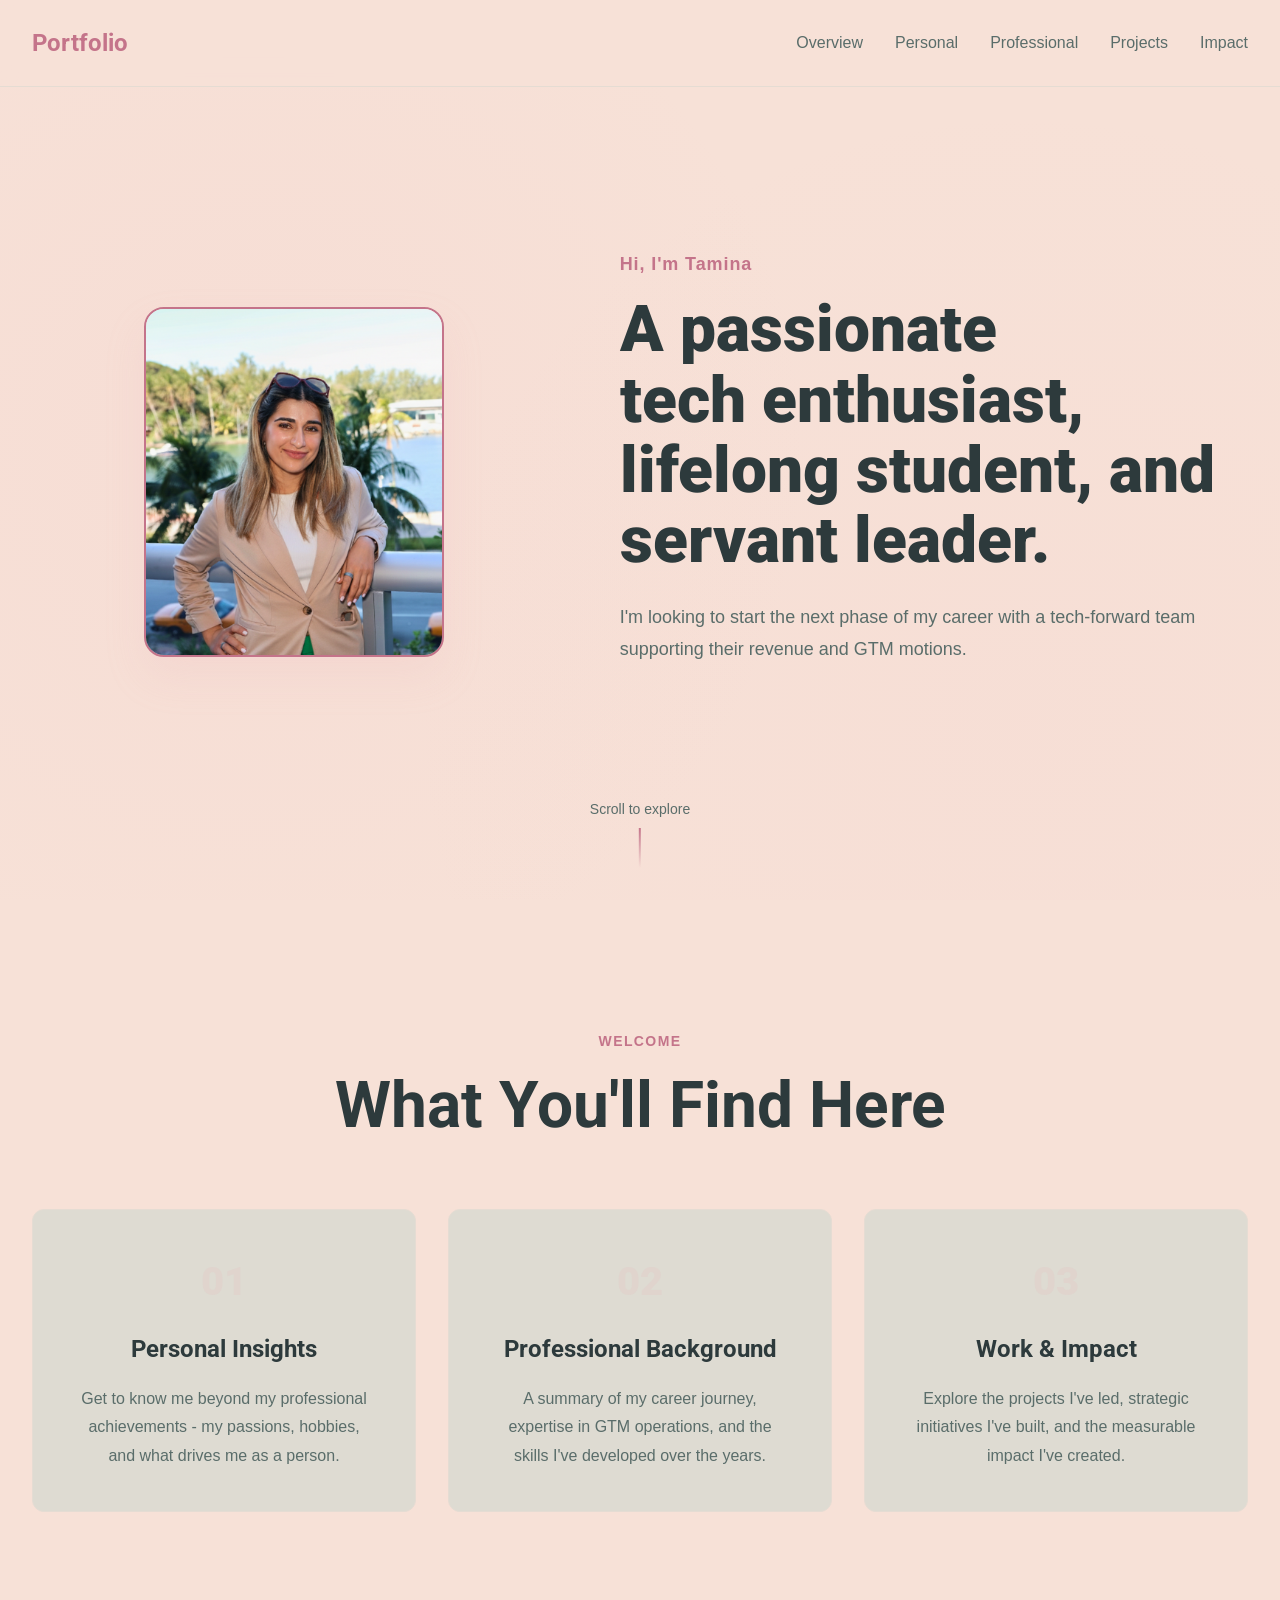
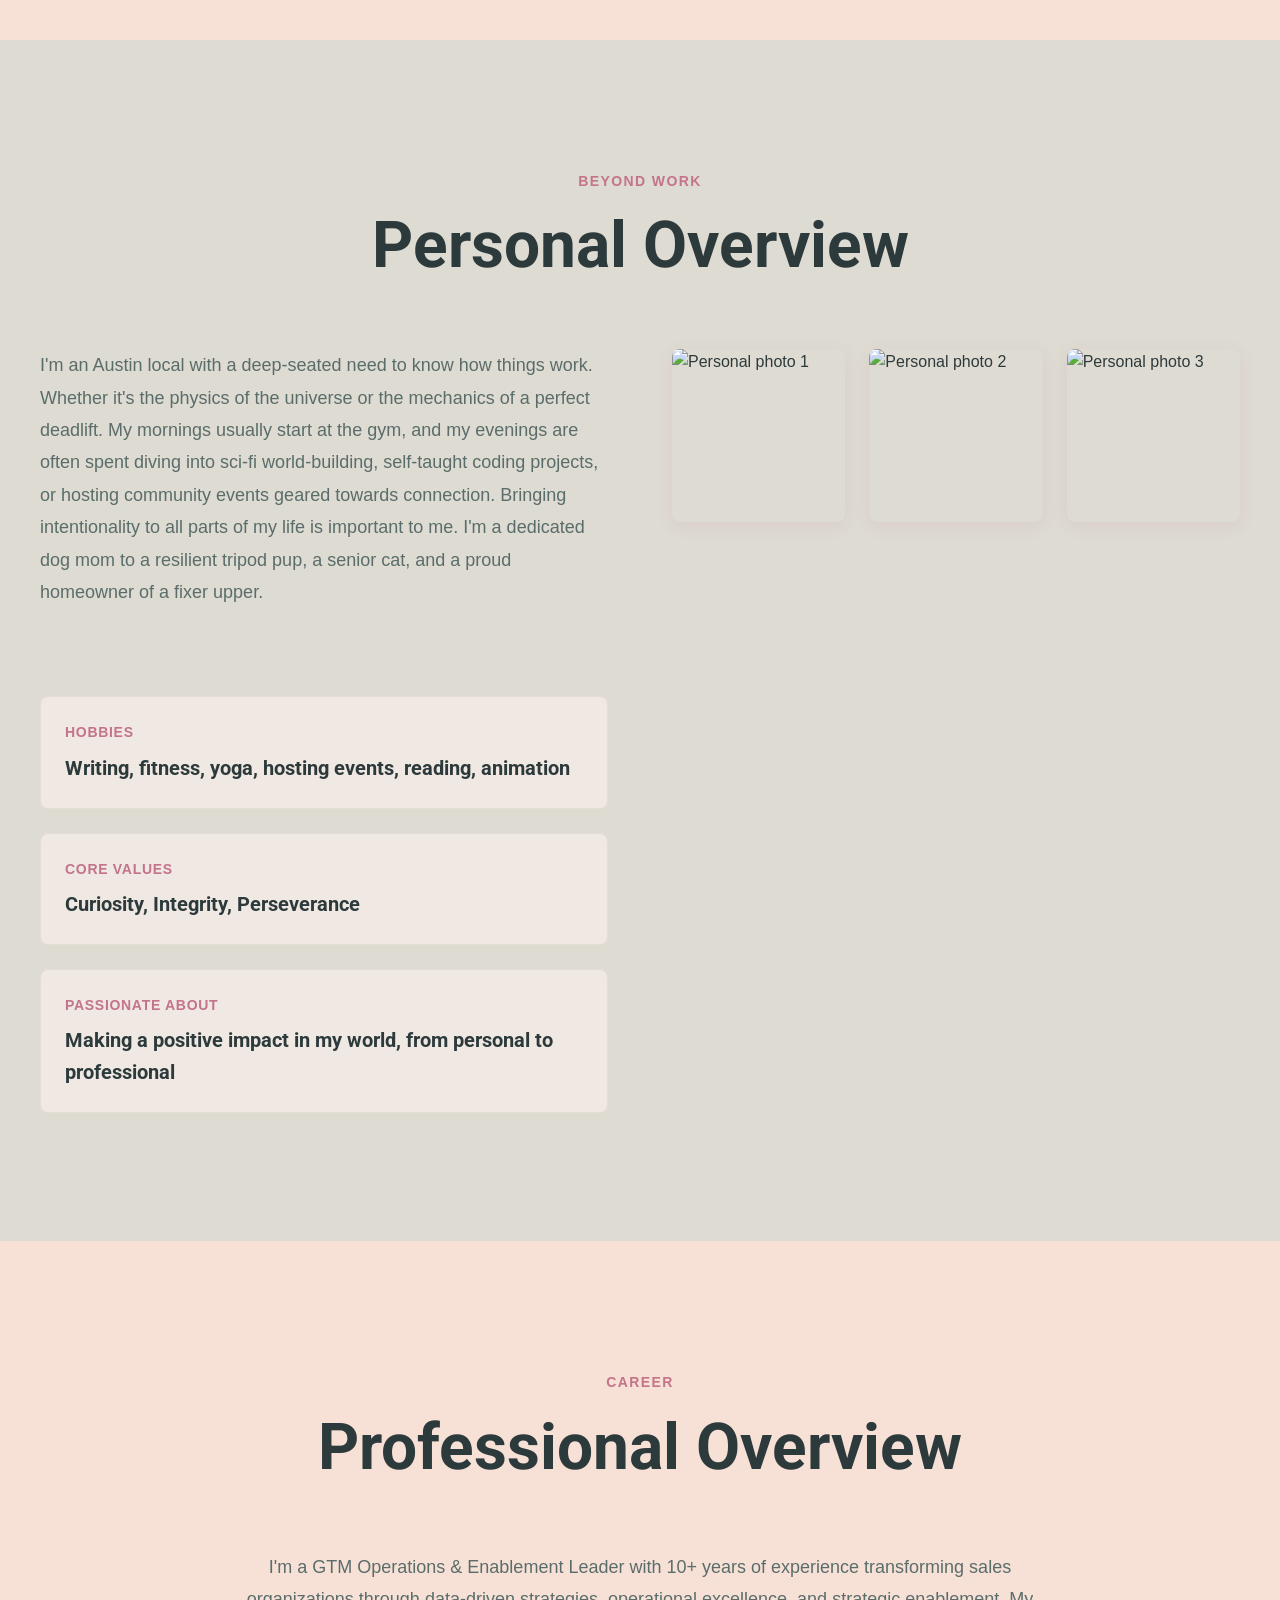
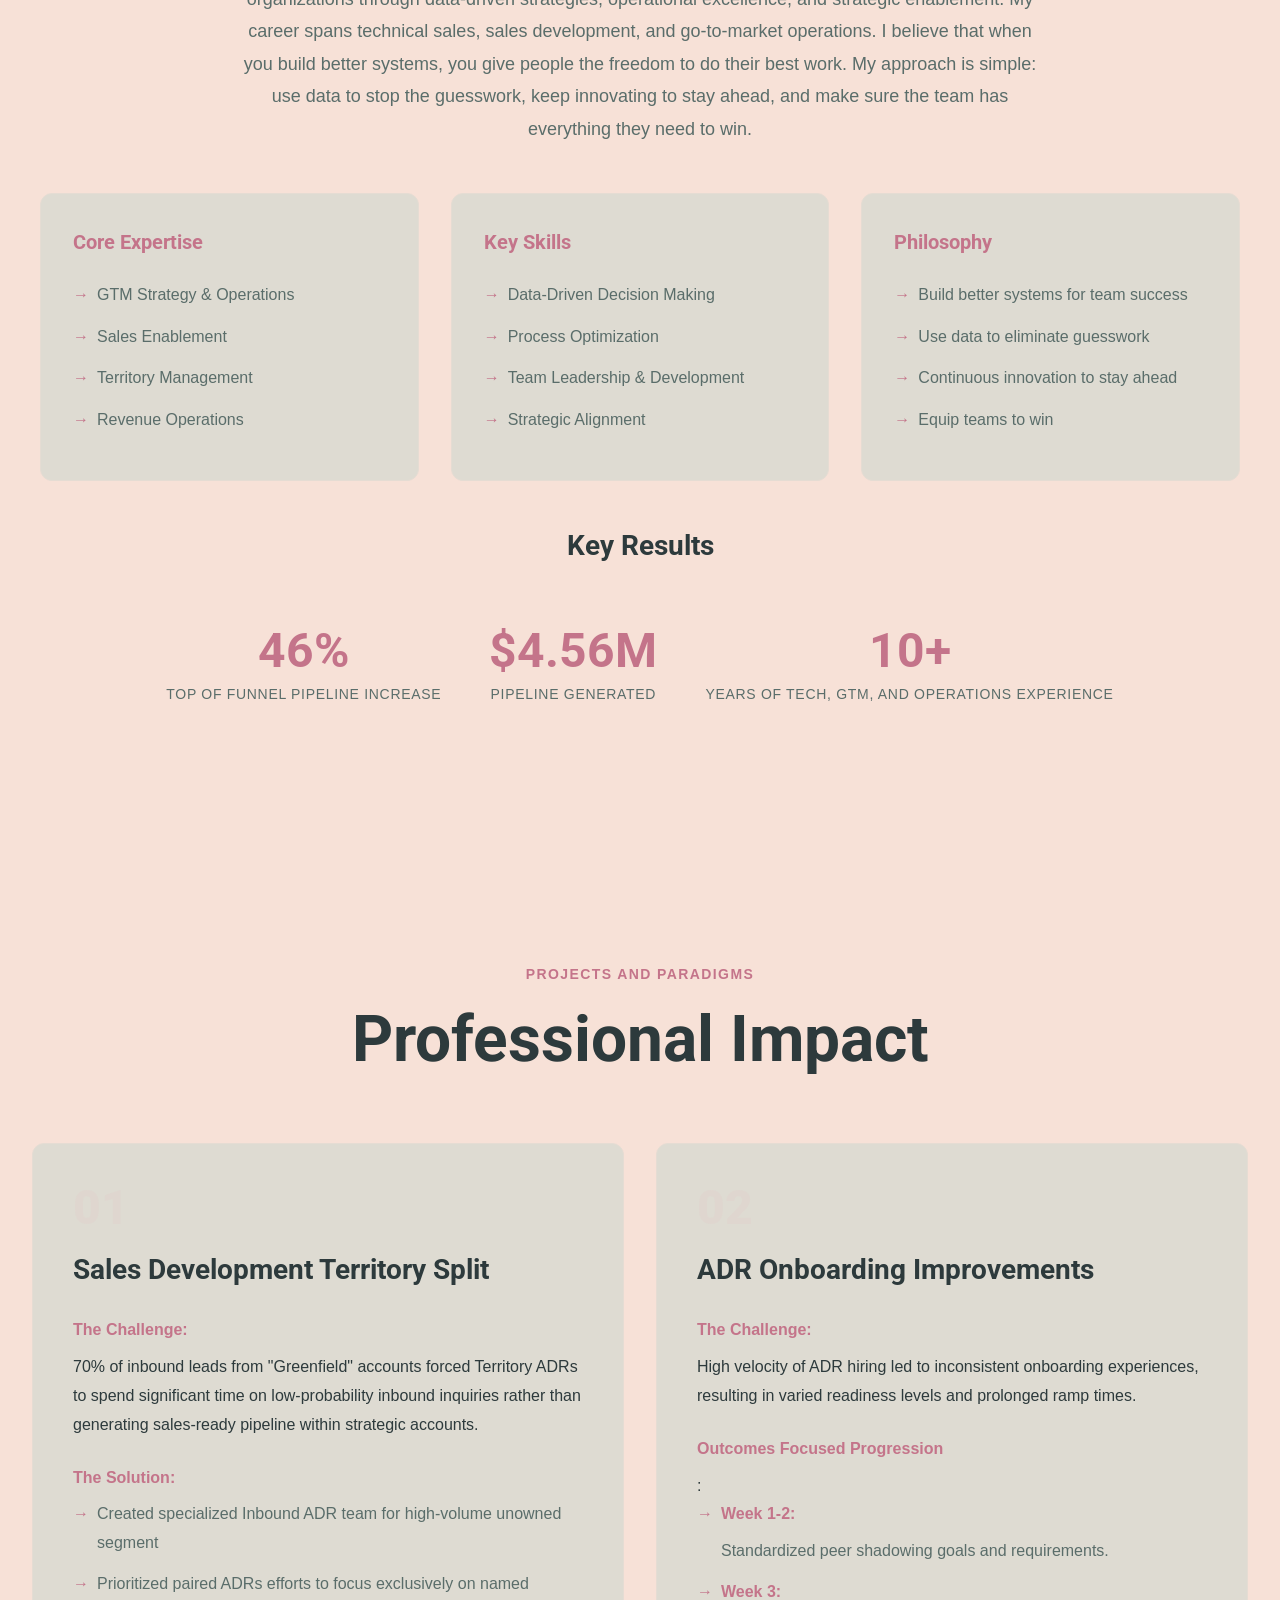
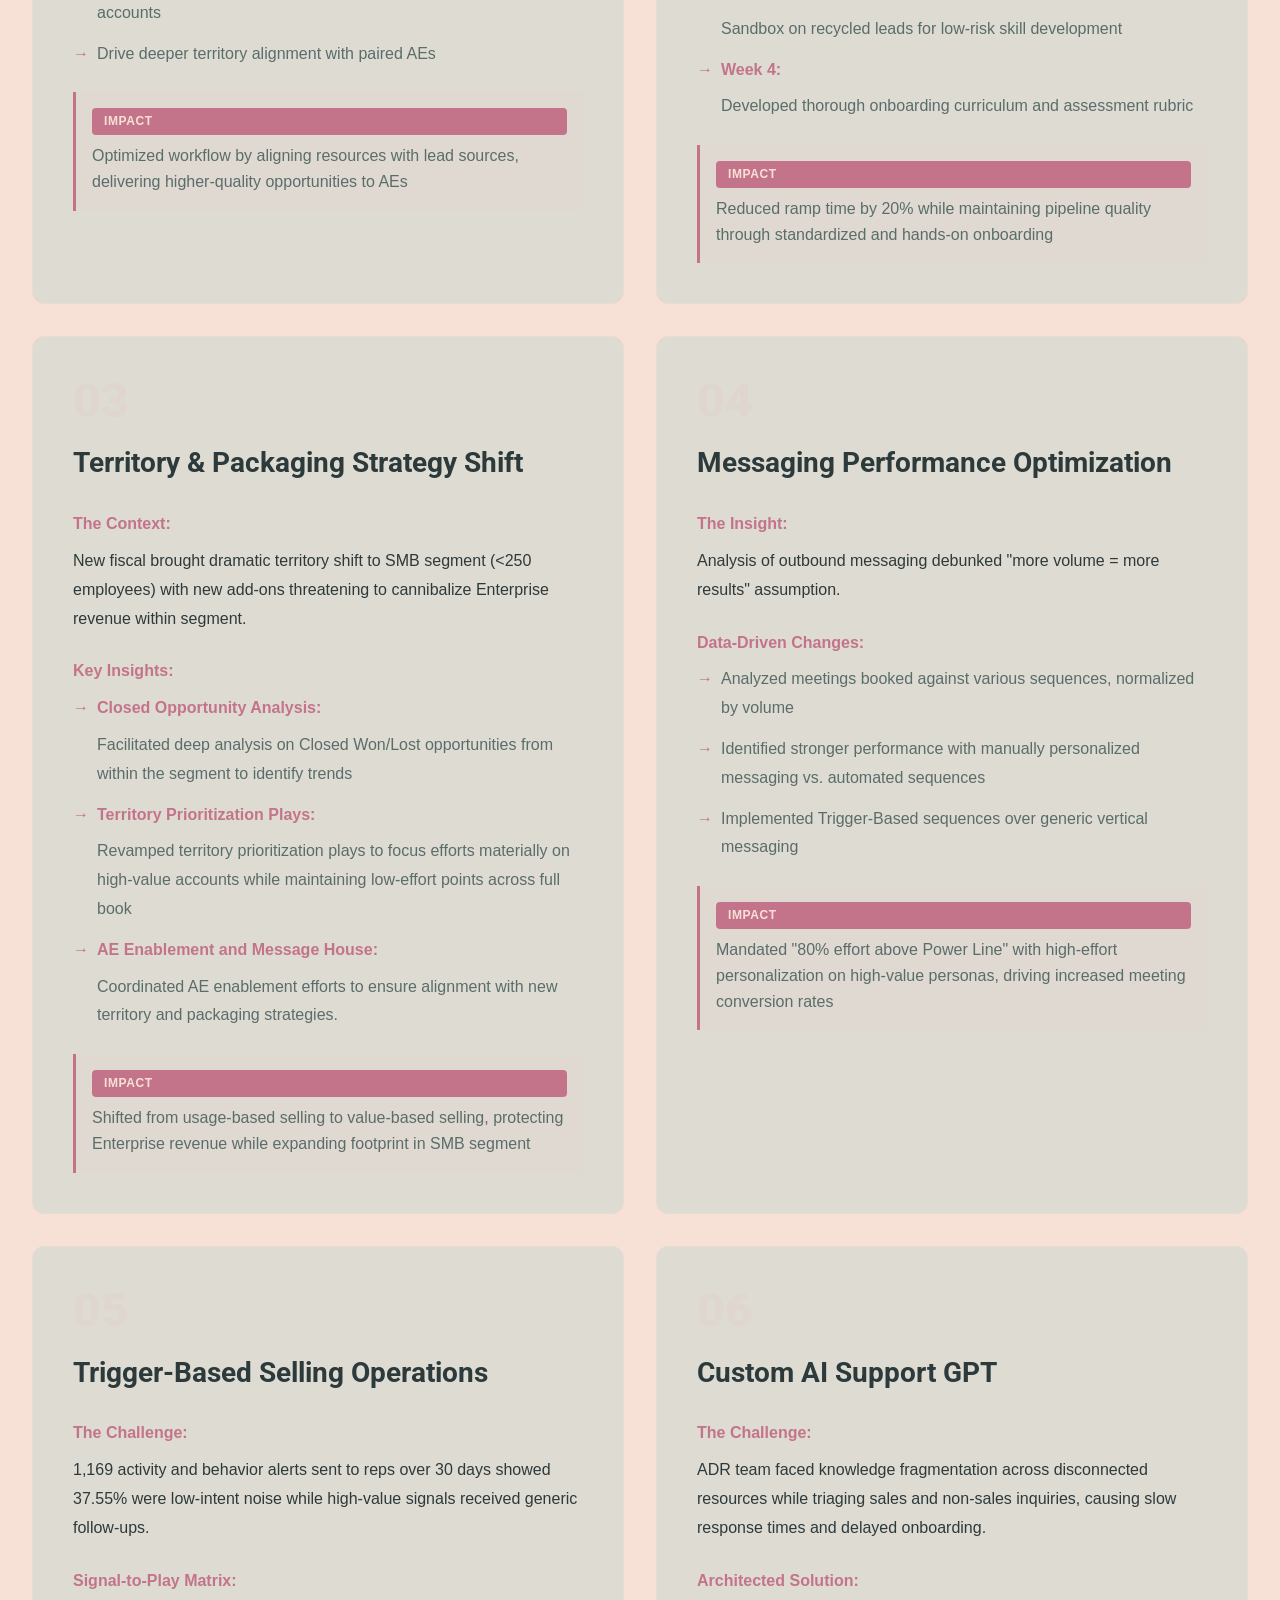
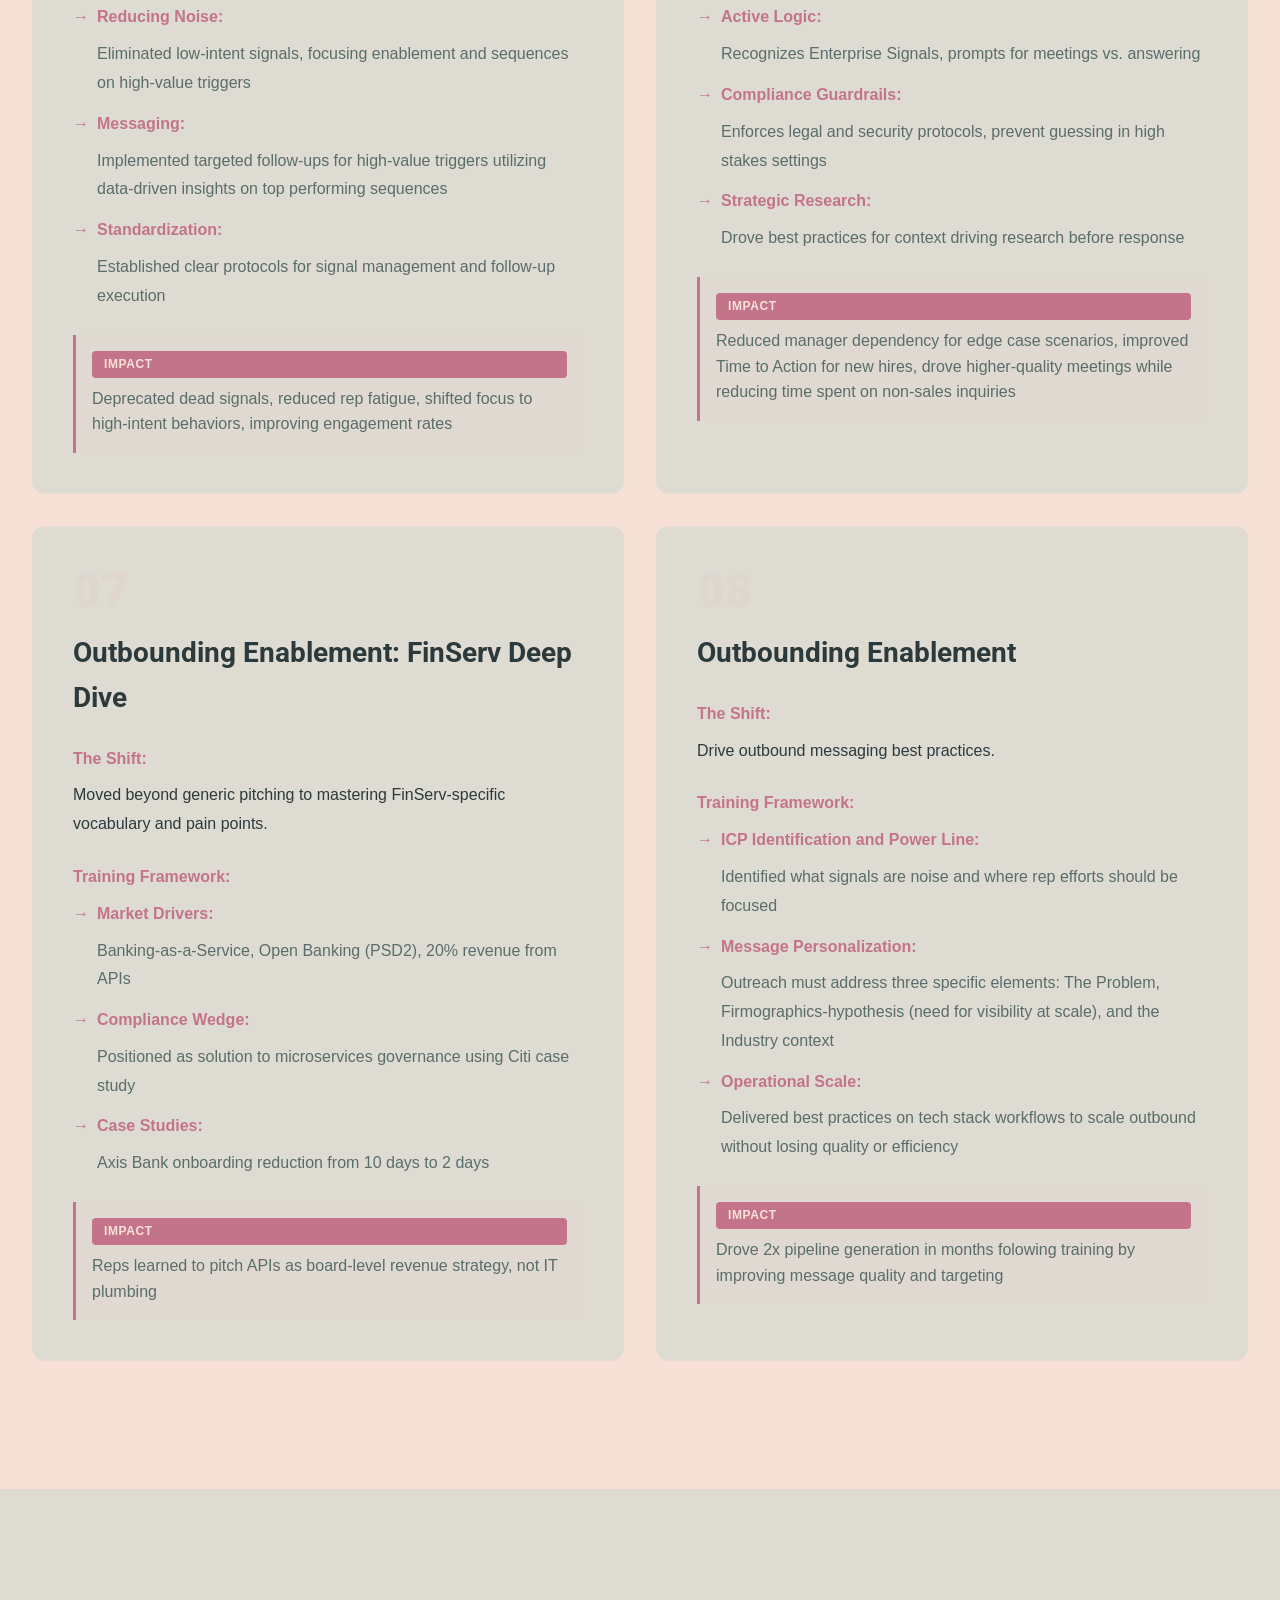
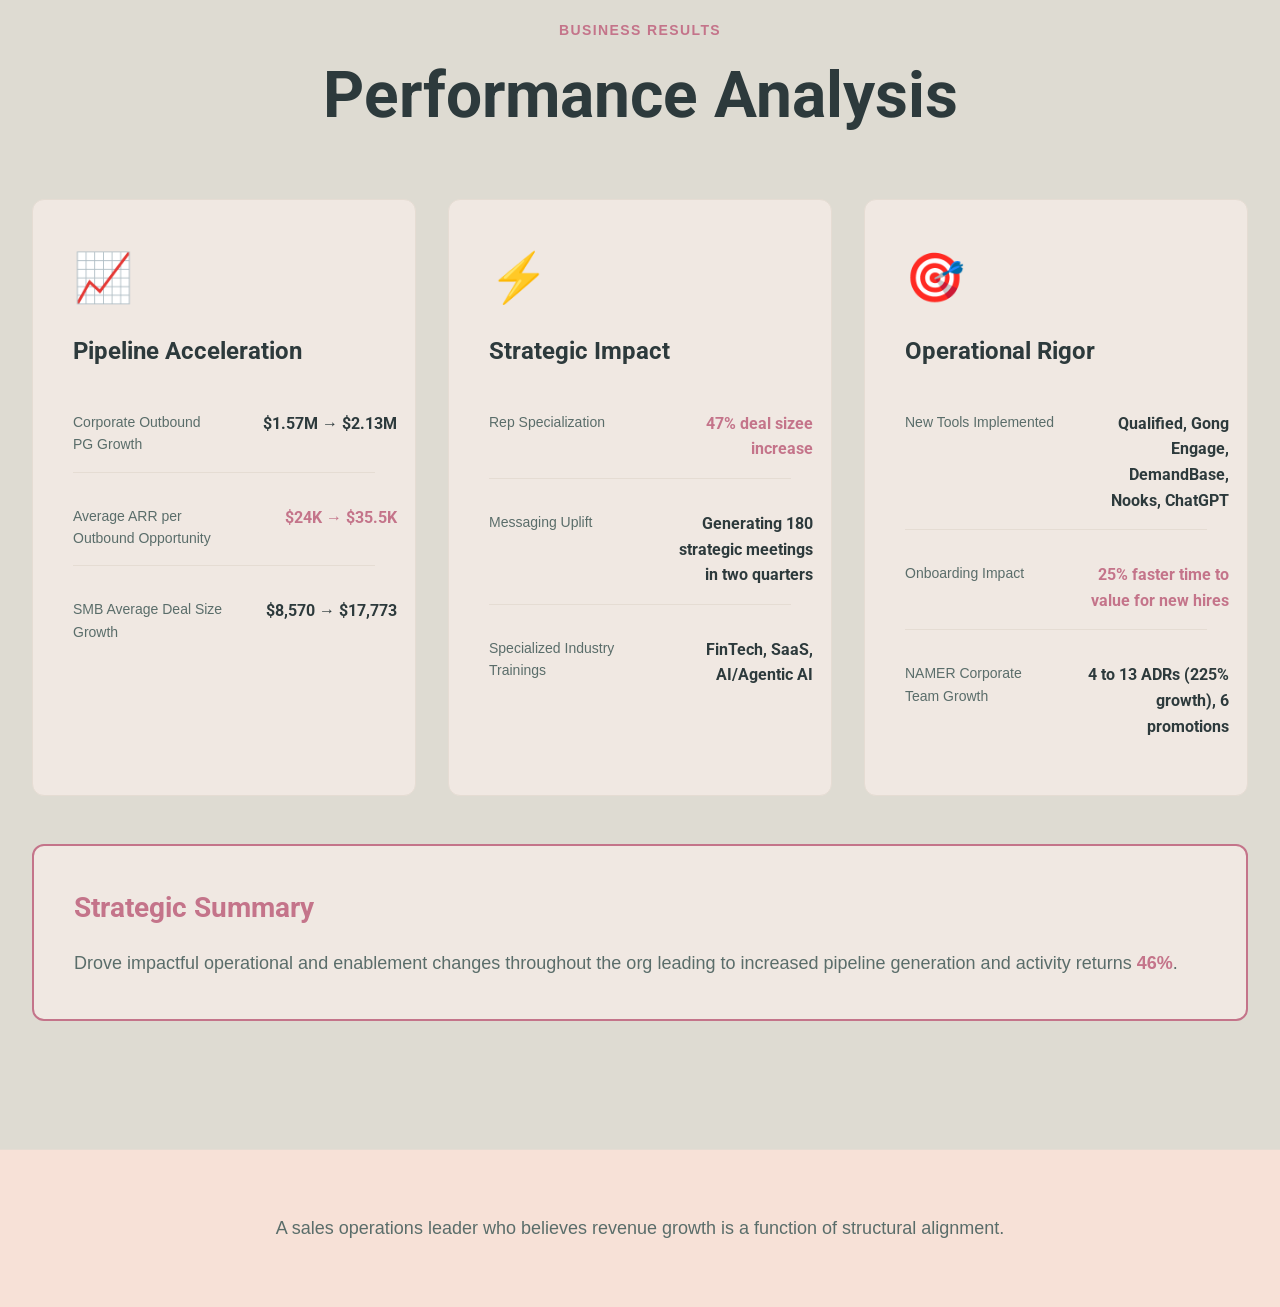
==== commit 781eff55: "Text update + PB Images" ====
--- a/index.html
+++ b/index.html
@@ -32,8 +32,8 @@
             </div>
             <div class="hero-content">
                 <div class="hero-greeting">Hi, I'm Tamina</div>
-                <h1 class="hero-title">A passionate<br>tech enthusiast and GTM strategist</h1>
-                <p class="hero-subtitle">GTM Operations & Enablement Leader transforming sales organizations with data-driven solutions, strategic alignment, and operational excellence</p>
+                <h1 class="hero-title">A passionate<br>tech enthusiast, lifelong student, and servant leader.</h1>
+                <p class="hero-subtitle">I'm looking to start the next phase of my career with a tech-forward team supporting their revenue and GTM motions.</p>
             </div>
         </div>
         <div class="hero-scroll">
@@ -78,21 +78,31 @@
             </div>
             <div class="personal-content">
                 <div class="personal-text">
-                    <p>I'm passionate about continuous learning, building meaningful relationships, and creating positive impact. When I'm not driving GTM strategies, you'll find me exploring new technologies, diving into thought leadership content, or enjoying the outdoors.</p>
-                    <p>My hobbies include <span class="highlight">reading</span>, <span class="highlight">tech exploration</span>, and <span class="highlight">networking with innovative minds</span> across the industry.</p>
+                    <p>I'm an Austin local with a deep-seated need to know how things work. Whether it's the physics of the universe or the mechanics of a perfect deadlift. My mornings usually start at the gym, and my evenings are often spent diving into sci-fi world-building, self-taught coding projects, or hosting community events geared towards connection. Bringing intentionality to all parts of my life is important to me. I'm a dedicated dog mom to a resilient tripod pup, a senior cat, and a proud homeowner of a fixer upper.</p>
+                </div>
+                <div class="personal-gallery">
+                    <div class="gallery-item">
+                        <img src="personal-image-1.jpg" alt="Personal photo 1" class="gallery-image">
+                    </div>
+                    <div class="gallery-item">
+                        <img src="personal-image-2.jpg" alt="Personal photo 2" class="gallery-image">
+                    </div>
+                    <div class="gallery-item">
+                        <img src="personal-image-3.jpg" alt="Personal photo 3" class="gallery-image">
+                    </div>
                 </div>
                 <div class="personal-highlights">
                     <div class="highlight-item">
+                        <div class="highlight-label">Hobbies</div>
+                        <div class="highlight-value">Writing, fitness, yoga, hosting events, reading, animation</div>
+                    </div>
+                    <div class="highlight-item">
                         <div class="highlight-label">Core Values</div>
-                        <div class="highlight-value">Innovation, Integrity, Impact</div>
+                        <div class="highlight-value">Curiosity, Integrity, Perseverance</div>
                     </div>
                     <div class="highlight-item">
                         <div class="highlight-label">Passionate About</div>
-                        <div class="highlight-value">GTM Strategy, Enablement, Learning</div>
-                    </div>
-                    <div class="highlight-item">
-                        <div class="highlight-label">In My Free Time</div>
-                        <div class="highlight-value">Reading, Exploring Tech, Networking</div>
+                        <div class="highlight-value">Making a positive impact in my world, from personal to professional</div>
                     </div>
                 </div>
             </div>
@@ -108,7 +118,7 @@
             </div>
             <div class="professional-content">
                 <div class="professional-summary">
-                    <p>I'm a GTM Operations & Enablement Leader with 10+ years of experience transforming sales organizations through data-driven strategies, operational excellence, and strategic enablement. My career spans technical sales, sales development, and go-to-market operations.</p>
+                    <p>I'm a GTM Operations & Enablement Leader with 10+ years of experience transforming sales organizations through data-driven strategies, operational excellence, and strategic enablement. My career spans technical sales, sales development, and go-to-market operations. I believe that when you build better systems, you give people the freedom to do their best work. My approach is simple: use data to stop the guesswork, keep innovating to stay ahead, and make sure the team has everything they need to win.</p>
                 </div>
                 <div class="expertise-grid">
                     <div class="expertise-item">
@@ -132,10 +142,10 @@
                     <div class="expertise-item">
                         <h4 class="expertise-title">Philosophy</h4>
                         <ul class="expertise-list">
-                            <li>Continuous Innovation</li>
-                            <li>Empowerment Through Enablement</li>
-                            <li>Data-Informed Decision Making</li>
-                            <li>Sustainable Revenue Growth</li>
+                            <li>Build better systems for team success</li>
+                            <li>Use data to eliminate guesswork</li>
+                            <li>Continuous innovation to stay ahead</li>
+                            <li>Equip teams to win</li>
                         </ul>
                     </div>
                 </div>
--- a/styles.css
+++ b/styles.css
@@ -357,6 +357,33 @@
     margin-bottom: 1.5rem;
 }
 
+.personal-gallery {
+    display: grid;
+    grid-template-columns: 1fr 1fr 1fr;
+    gap: 1.5rem;
+    margin-bottom: 2rem;
+}
+
+.gallery-item {
+    overflow: hidden;
+    border-radius: 8px;
+    box-shadow: var(--shadow-md);
+    transition: var(--transition);
+}
+
+.gallery-item:hover {
+    transform: translateY(-4px);
+    box-shadow: var(--shadow-lg);
+}
+
+.gallery-image {
+    width: 100%;
+    height: 100%;
+    object-fit: cover;
+    aspect-ratio: 1;
+    display: block;
+}
+
 .personal-text .highlight {
     color: var(--color-accent);
     font-weight: 600;
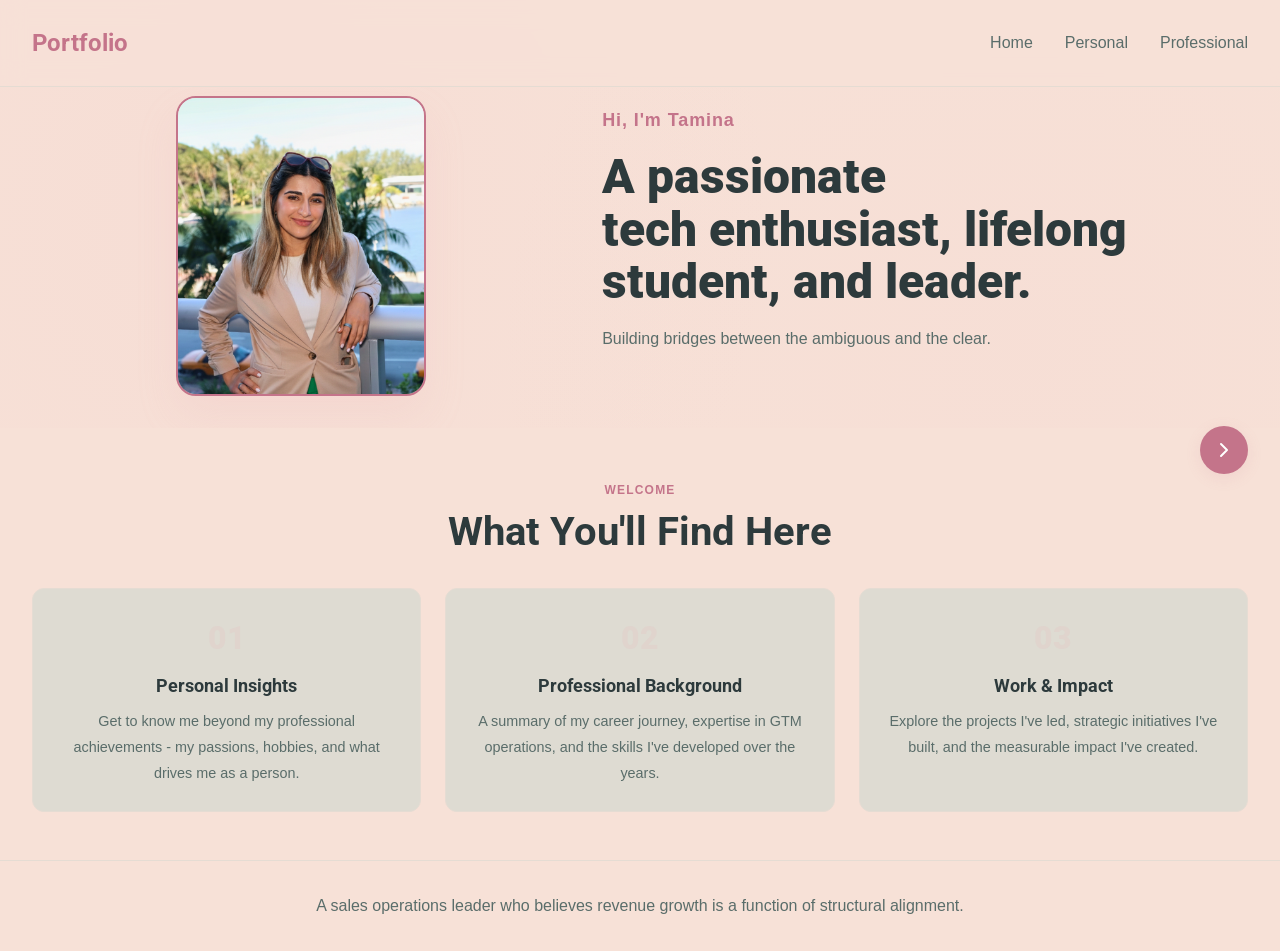
==== commit fdf0f06d: "Navigation split, added personal projects blocks" ====
--- a/index.html
+++ b/index.html
@@ -14,11 +14,9 @@
         <div class="nav-container">
             <div class="nav-brand">Portfolio</div>
             <div class="nav-links">
-                <a href="#overview">Overview</a>
-                <a href="#personal">Personal</a>
-                <a href="#professional">Professional</a>
-                <a href="#projects">Projects</a>
-                <a href="#impact">Impact</a>
+                <a href="index.html">Home</a>
+                <a href="personal.html">Personal</a>
+                <a href="professional.html">Professional</a>
             </div>
         </div>
     </nav>
@@ -32,13 +30,9 @@
             </div>
             <div class="hero-content">
                 <div class="hero-greeting">Hi, I'm Tamina</div>
-                <h1 class="hero-title">A passionate<br>tech enthusiast, lifelong student, and servant leader.</h1>
-                <p class="hero-subtitle">I'm looking to start the next phase of my career with a tech-forward team supporting their revenue and GTM motions.</p>
+                <h1 class="hero-title">A passionate<br>tech enthusiast, lifelong student, and leader.</h1>
+                <p class="hero-subtitle">Building bridges between the ambiguous and the clear.</p>
             </div>
-        </div>
-        <div class="hero-scroll">
-            <span>Scroll to explore</span>
-            <div class="scroll-indicator"></div>
         </div>
     </header>
 
@@ -69,361 +63,14 @@
         </div>
     </section>
 
-    <!-- Personal Section -->
-    <section id="personal" class="section personal-section">
-        <div class="container">
-            <div class="section-header">
-                <span class="section-label">Beyond Work</span>
-                <h2 class="section-title">Personal Overview</h2>
-            </div>
-            <div class="personal-content">
-                <div class="personal-text">
-                    <p>I'm an Austin local with a deep-seated need to know how things work. Whether it's the physics of the universe or the mechanics of a perfect deadlift. My mornings usually start at the gym, and my evenings are often spent diving into sci-fi world-building, self-taught coding projects, or hosting community events geared towards connection. Bringing intentionality to all parts of my life is important to me. I'm a dedicated dog mom to a resilient tripod pup, a senior cat, and a proud homeowner of a fixer upper.</p>
-                </div>
-                <div class="personal-gallery">
-                    <div class="gallery-item">
-                        <img src="personal-image-1.jpg" alt="Personal photo 1" class="gallery-image">
-                    </div>
-                    <div class="gallery-item">
-                        <img src="personal-image-2.jpg" alt="Personal photo 2" class="gallery-image">
-                    </div>
-                    <div class="gallery-item">
-                        <img src="personal-image-3.jpg" alt="Personal photo 3" class="gallery-image">
-                    </div>
-                </div>
-                <div class="personal-highlights">
-                    <div class="highlight-item">
-                        <div class="highlight-label">Hobbies</div>
-                        <div class="highlight-value">Writing, fitness, yoga, hosting events, reading, animation</div>
-                    </div>
-                    <div class="highlight-item">
-                        <div class="highlight-label">Core Values</div>
-                        <div class="highlight-value">Curiosity, Integrity, Perseverance</div>
-                    </div>
-                    <div class="highlight-item">
-                        <div class="highlight-label">Passionate About</div>
-                        <div class="highlight-value">Making a positive impact in my world, from personal to professional</div>
-                    </div>
-                </div>
-            </div>
-        </div>
-    </section>
-
-    <!-- Professional Section -->
-    <section id="professional" class="section professional-section">
-        <div class="container">
-            <div class="section-header">
-                <span class="section-label">Career</span>
-                <h2 class="section-title">Professional Overview</h2>
-            </div>
-            <div class="professional-content">
-                <div class="professional-summary">
-                    <p>I'm a GTM Operations & Enablement Leader with 10+ years of experience transforming sales organizations through data-driven strategies, operational excellence, and strategic enablement. My career spans technical sales, sales development, and go-to-market operations. I believe that when you build better systems, you give people the freedom to do their best work. My approach is simple: use data to stop the guesswork, keep innovating to stay ahead, and make sure the team has everything they need to win.</p>
-                </div>
-                <div class="expertise-grid">
-                    <div class="expertise-item">
-                        <h4 class="expertise-title">Core Expertise</h4>
-                        <ul class="expertise-list">
-                            <li>GTM Strategy & Operations</li>
-                            <li>Sales Enablement</li>
-                            <li>Territory Management</li>
-                            <li>Revenue Operations</li>
-                        </ul>
-                    </div>
-                    <div class="expertise-item">
-                        <h4 class="expertise-title">Key Skills</h4>
-                        <ul class="expertise-list">
-                            <li>Data-Driven Decision Making</li>
-                            <li>Process Optimization</li>
-                            <li>Team Leadership & Development</li>
-                            <li>Strategic Alignment</li>
-                        </ul>
-                    </div>
-                    <div class="expertise-item">
-                        <h4 class="expertise-title">Philosophy</h4>
-                        <ul class="expertise-list">
-                            <li>Build better systems for team success</li>
-                            <li>Use data to eliminate guesswork</li>
-                            <li>Continuous innovation to stay ahead</li>
-                            <li>Equip teams to win</li>
-                        </ul>
-                    </div>
-                </div>
-
-                <div class="professional-impact-stats" style="margin-top: 3rem;">
-                    <div class="section-header">
-                        <h3 class="section-title" style="font-size: 1.75rem;">Key Results</h3>
-                    </div>
-                    <div class="hero-stats">
-                        <div class="stat-item">
-                            <div class="stat-value">46%</div>
-                            <div class="stat-label">Top of Funnel Pipeline Increase</div>
-                        </div>
-                        <div class="stat-item">
-                            <div class="stat-value">$4.56M</div>
-                            <div class="stat-label">Pipeline Generated</div>
-                        </div>
-                        <div class="stat-item">
-                            <div class="stat-value">10+</div>
-                            <div class="stat-label">Years of Tech, GTM, and Operations Experience</div>
-                        </div>
-                    </div>
-                </div>
-            </div>
-        </div>
-    </section>
-
-    <section id="projects" class="section projects-section">
-        <div class="container">
-            <div class="section-header">
-                <span class="section-label">Projects and Paradigms</span>
-                <h2 class="section-title">Professional Impact</h2>
-            </div>
-
-            <div class="project-grid">
-                <!-- Project 1 -->
-                <article class="project-card" data-aos="fade-up">
-                    <div class="project-number">01</div>
-                    <h3 class="project-title">Sales Development Territory Split</h3>
-                    <div class="project-challenge">
-                        <strong>The Challenge:</strong> 70% of inbound leads from "Greenfield" accounts forced Territory ADRs to spend significant time on low-probability inbound inquiries rather than generating sales-ready pipeline within strategic accounts.
-                    </div>
-                    <div class="project-solution">
-                        <strong>The Solution:</strong>
-                        <ul>
-                            <li>Created specialized Inbound ADR team for high-volume unowned segment</li>
-                            <li>Prioritized paired ADRs efforts to focus exclusively on named accounts</li>
-                            <li>Drive deeper territory alignment with paired AEs</li>
-                        </ul>
-                    </div>
-                    <div class="project-impact">
-                        <span class="impact-badge">Impact</span>
-                        Optimized workflow by aligning resources with lead sources, delivering higher-quality opportunities to AEs
-                    </div>
-                </article>
-
-                <!-- Project 2 -->
-                <article class="project-card" data-aos="fade-up" data-aos-delay="100">
-                    <div class="project-number">02</div>
-                    <h3 class="project-title">ADR Onboarding Improvements</h3>
-                    <div class="project-challenge">
-                        <strong>The Challenge:</strong> High velocity of ADR hiring led to inconsistent onboarding experiences, resulting in varied readiness levels and prolonged ramp times.
-                    </div>
-                    <div class="project-solution">
-                        <strong>Outcomes Focused Progression</strong>:
-                        <ul>
-                            <li><strong>Week 1-2:</strong> Standardized peer shadowing goals and requirements.</li>
-                            <li><strong>Week 3:</strong> Sandbox on recycled leads for low-risk skill development</li>
-                            <li><strong>Week 4:</strong> Developed thorough onboarding curriculum and assessment rubric</li>
-                        </ul>
-                    </div>
-                    <div class="project-impact">
-                        <span class="impact-badge">Impact</span>
-                        Reduced ramp time by 20% while maintaining pipeline quality through standardized and hands-on onboarding
-                    </div>
-                </article>
-
-                <!-- Project 3 -->
-                <article class="project-card" data-aos="fade-up" data-aos-delay="200">
-                    <div class="project-number">03</div>
-                    <h3 class="project-title">Territory & Packaging Strategy Shift</h3>
-                    <div class="project-challenge">
-                        <strong>The Context:</strong>New fiscal brought dramatic territory shift to SMB segment (<250 employees) with new add-ons threatening to cannibalize Enterprise revenue within segment.
-                    </div>
-                    <div class="project-solution">
-                        <strong>Key Insights:</strong>
-                        <ul>
-                            <li><strong>Closed Opportunity Analysis:</strong> Facilitated deep analysis on Closed Won/Lost opportunities from within the segment to identify trends</li>
-                            <li><strong>Territory Prioritization Plays:</strong> Revamped territory prioritization plays to focus efforts materially on high-value accounts while maintaining low-effort points across full book</li>
-                            <li><strong>AE Enablement and Message House:</strong> Coordinated AE enablement efforts to ensure alignment with new territory and packaging strategies.</li>
-                        </ul>
-                    </div>
-                    <div class="project-impact">
-                        <span class="impact-badge">Impact</span>
-                        Shifted from usage-based selling to value-based selling, protecting Enterprise revenue while expanding footprint in SMB segment
-                    </div>
-                </article>
-
-                <!-- Project 4 -->
-                <article class="project-card" data-aos="fade-up">
-                    <div class="project-number">04</div>
-                    <h3 class="project-title">Messaging Performance Optimization</h3>
-                    <div class="project-challenge">
-                        <strong>The Insight:</strong> Analysis of outbound messaging debunked "more volume = more results" assumption.
-                    </div>
-                    <div class="project-solution">
-                        <strong>Data-Driven Changes:</strong>
-                        <ul>
-                            <li>Analyzed meetings booked against various sequences, normalized by volume</li>
-                            <li>Identified stronger performance with manually personalized messaging vs. automated sequences</li>
-                            <li>Implemented Trigger-Based sequences over generic vertical messaging</li>
-                        </ul>
-                    </div>
-                    <div class="project-impact">
-                        <span class="impact-badge">Impact</span>
-                        Mandated "80% effort above Power Line" with high-effort personalization on high-value personas, driving increased meeting conversion rates
-                    </div>
-                </article>
-
-                <!-- Project 5 -->
-                <article class="project-card" data-aos="fade-up" data-aos-delay="100">
-                    <div class="project-number">05</div>
-                    <h3 class="project-title">Trigger-Based Selling Operations</h3>
-                    <div class="project-challenge">
-                        <strong>The Challenge:</strong> 1,169 activity and behavior alerts sent to reps over 30 days showed 37.55% were low-intent noise while high-value signals received generic follow-ups.
-                    </div>
-                    <div class="project-solution">
-                        <strong>Signal-to-Play Matrix:</strong>
-                        <ul>
-                            <li><strong>Reducing Noise:</strong> Eliminated low-intent signals, focusing enablement and sequences on high-value triggers</li>
-                            <li><strong>Messaging:</strong> Implemented targeted follow-ups for high-value triggers utilizing data-driven insights on top performing sequences</li>
-                            <li><strong>Standardization:</strong> Established clear protocols for signal management and follow-up execution</li>
-                        </ul>
-                    </div>
-                    <div class="project-impact">
-                        <span class="impact-badge">Impact</span>
-                        Deprecated dead signals, reduced rep fatigue, shifted focus to high-intent behaviors, improving engagement rates
-                    </div>
-                </article>
-
-                <!-- Project 6 -->
-                <article class="project-card" data-aos="fade-up" data-aos-delay="200">
-                    <div class="project-number">06</div>
-                    <h3 class="project-title">Custom AI Support GPT</h3>
-                    <div class="project-challenge">
-                        <strong>The Challenge:</strong> ADR team faced knowledge fragmentation across disconnected resources while triaging sales and non-sales inquiries, causing slow response times and delayed onboarding.
-                    </div>
-                    <div class="project-solution">
-                        <strong>Architected Solution:</strong>
-                        <ul>
-                            <li><strong>Active Logic:</strong> Recognizes Enterprise Signals, prompts for meetings vs. answering</li>
-                            <li><strong>Compliance Guardrails:</strong> Enforces legal and security protocols, prevent guessing in high stakes settings</li>
-                            <li><strong>Strategic Research:</strong> Drove best practices for context driving research before response</li>
-                        </ul>
-                    </div>
-                    <div class="project-impact">
-                        <span class="impact-badge">Impact</span>
-                        Reduced manager dependency for edge case scenarios, improved Time to Action for new hires, drove higher-quality meetings while reducing time spent on non-sales inquiries
-                    </div>
-                </article>
-
-                <!-- Project 7 -->
-                <article class="project-card" data-aos="fade-up" data-aos-delay="100">
-                    <div class="project-number">07</div>
-                    <h3 class="project-title">Outbounding Enablement: FinServ Deep Dive</h3>
-                    <div class="project-challenge">
-                        <strong>The Shift:</strong> Moved beyond generic pitching to mastering FinServ-specific vocabulary and pain points.
-                    </div>
-                    <div class="project-solution">
-                        <strong>Training Framework:</strong>
-                        <ul>
-                            <li><strong>Market Drivers:</strong> Banking-as-a-Service, Open Banking (PSD2), 20% revenue from APIs</li>
-                            <li><strong>Compliance Wedge:</strong> Positioned as solution to microservices governance using Citi case study</li>
-                            <li><strong>Case Studies:</strong> Axis Bank onboarding reduction from 10 days to 2 days</li>
-                        </ul>
-                    </div>
-                    <div class="project-impact">
-                        <span class="impact-badge">Impact</span>
-                        Reps learned to pitch APIs as board-level revenue strategy, not IT plumbing
-                    </div>
-                </article>
-
-                <!-- Project 8 -->
-                <article class="project-card" data-aos="fade-up" data-aos-delay="100">
-                    <div class="project-number">08</div>
-                    <h3 class="project-title">Outbounding Enablement</h3>
-                    <div class="project-challenge">
-                        <strong>The Shift:</strong> Drive outbound messaging best practices.
-                    </div>
-                    <div class="project-solution">
-                        <strong>Training Framework:</strong>
-                        <ul>
-                            <li><strong>ICP Identification and Power Line:</strong> Identified what signals are noise and where rep efforts should be focused</li>
-                            <li><strong>Message Personalization:</strong> Outreach must address three specific elements: The Problem, Firmographics-hypothesis (need for visibility at scale), and the Industry context</li>
-                            <li><strong>Operational Scale:</strong> Delivered best practices on tech stack workflows to scale outbound without losing quality or efficiency</li>
-                        </ul>
-                    </div>
-                    <div class="project-impact">
-                        <span class="impact-badge">Impact</span>
-                        Drove 2x pipeline generation in months folowing training by improving message quality and targeting
-                    </div>
-                </article>
-            </div>
-        </div>
-    </section>
-
-    <section id="impact" class="section impact-section">
-        <div class="container">
-            <div class="section-header">
-                <span class="section-label">Business Results</span>
-                <h2 class="section-title">Performance Analysis</h2>
-            </div>
-
-            <div class="metrics-grid">
-                <div class="metric-card" data-aos="zoom-in">
-                    <div class="metric-icon">📈</div>
-                    <h3 class="metric-title">Pipeline Acceleration</h3>
-                    <div class="metric-stats">
-                        <div class="metric-row">
-                            <span class="metric-label">Corporate Outbound PG Growth</span>
-                            <span class="metric-value">$1.57M → $2.13M</span>
-                        </div>
-                        <div class="metric-row">
-                            <span class="metric-label">Average ARR per Outbound Opportunity</span>
-                            <span class="metric-value highlight">$24K → $35.5K</span>
-                        </div>
-                        <div class="metric-row">
-                            <span class="metric-label">SMB Average Deal Size Growth</span>
-                            <span class="metric-value">$8,570 → $17,773</span>
-                        </div>
-                    </div>
-                </div>
-
-                <div class="metric-card" data-aos="zoom-in" data-aos-delay="100">
-                    <div class="metric-icon">⚡</div>
-                    <h3 class="metric-title">Strategic Impact</h3>
-                    <div class="metric-stats">
-                        <div class="metric-row">
-                            <span class="metric-label">Rep Specialization</span>
-                            <span class="metric-value highlight">47% deal sizee increase</span>
-                        </div>
-                        <div class="metric-row">
-                            <span class="metric-label">Messaging Uplift</span>
-                            <span class="metric-value">Generating 180 strategic meetings in two quarters</span>
-                        </div>
-                        <div class="metric-row">
-                            <span class="metric-label">Specialized Industry Trainings</span>
-                            <span class="metric-value">FinTech, SaaS, AI/Agentic AI</span>
-                        </div>
-                    </div>
-                </div>
-
-                <div class="metric-card" data-aos="zoom-in" data-aos-delay="200">
-                    <div class="metric-icon">🎯</div>
-                    <h3 class="metric-title">Operational Rigor</h3>
-                    <div class="metric-stats">
-                        <div class="metric-row">
-                            <span class="metric-label">New Tools Implemented</span>
-                            <span class="metric-value">Qualified, Gong Engage, DemandBase, Nooks, ChatGPT</span>
-                        </div>
-                        <div class="metric-row">
-                            <span class="metric-label">Onboarding Impact</span>
-                            <span class="metric-value highlight">25% faster time to value for new hires</span>
-                        </div>
-                        <div class="metric-row">
-                            <span class="metric-label">NAMER Corporate Team Growth</span>
-                            <span class="metric-value">4 to 13 ADRs (225% growth), 6 promotions</span>
-                        </div>
-                    </div>
-                </div>
-            </div>
-
-            <div class="summary-box" data-aos="fade-up">
-                <h3 class="summary-title">Strategic Summary</h3>
-                <p class="summary-text">Drove impactful operational and enablement changes throughout the org leading to increased pipeline generation and activity returns <strong>46%</strong>.</p>
-            </div>
-        </div>
-    </section>
+    <!-- Page Navigation Arrows -->
+    <div class="page-navigation">
+        <a href="personal.html" class="nav-arrow nav-arrow-next" title="Next: Personal">
+            <svg width="24" height="24" viewBox="0 0 24 24" fill="none" stroke="currentColor" stroke-width="2" stroke-linecap="round" stroke-linejoin="round">
+                <polyline points="9 18 15 12 9 6"></polyline>
+            </svg>
+        </a>
+    </div>
 
     <footer class="footer">
         <div class="container">
--- a/styles.css
+++ b/styles.css
@@ -339,11 +339,17 @@
 }
 
 .personal-content {
+    display: flex;
+    flex-direction: column;
+    gap: 4rem;
+    max-width: 1200px;
+    margin: 0 auto;
+}
+
+.personal-intro {
     display: grid;
     grid-template-columns: 1fr 1fr;
     gap: 4rem;
-    max-width: 1200px;
-    margin: 0 auto;
     align-items: start;
 }
 
@@ -361,7 +367,6 @@
     display: grid;
     grid-template-columns: 1fr 1fr 1fr;
     gap: 1.5rem;
-    margin-bottom: 2rem;
 }
 
 .gallery-item {
@@ -390,21 +395,30 @@
 }
 
 .personal-highlights {
-    display: flex;
-    flex-direction: column;
-    gap: 1.5rem;
+    display: grid;
+    grid-template-columns: repeat(auto-fit, minmax(280px, 1fr));
+    gap: 2rem;
 }
 
 .highlight-item {
     background: var(--color-surface-elevated);
     border: 1px solid var(--color-border);
-    border-radius: 8px;
-    padding: 1.5rem;
+    border-radius: 12px;
+    padding: 2rem;
+    text-align: center;
     transition: var(--transition);
 }
 
 .highlight-item:hover {
     border-color: var(--color-accent);
+    transform: translateY(-4px);
+    box-shadow: var(--shadow-lg);
+}
+
+.highlight-icon {
+    font-size: 2.5rem;
+    margin-bottom: 1rem;
+    filter: grayscale(20%);
 }
 
 .highlight-label {
@@ -413,14 +427,15 @@
     font-weight: 600;
     text-transform: uppercase;
     letter-spacing: 0.05em;
-    margin-bottom: 0.5rem;
+    margin-bottom: 0.75rem;
 }
 
 .highlight-value {
     font-family: var(--font-display);
-    font-size: 1.25rem;
-    font-weight: 700;
+    font-size: 1.125rem;
+    font-weight: 600;
     color: var(--color-text-primary);
+    line-height: 1.6;
 }
 
 /* Professional Section */
@@ -758,6 +773,26 @@
     }
 }
 
+@keyframes scrollBounce {
+    0%, 100% {
+        transform: translateY(0);
+        opacity: 0.6;
+    }
+    50% {
+        transform: translateY(8px);
+        opacity: 1;
+    }
+}
+
+@keyframes scrollFade {
+    0%, 100% {
+        opacity: 0.4;
+    }
+    50% {
+        opacity: 1;
+    }
+}
+
 /* AOS Animation Classes */
 [data-aos] {
     opacity: 0;
@@ -857,3 +892,498 @@
         padding: 1.5rem;
     }
 }
+
+/* Page Navigation Arrows */
+.page-navigation {
+    position: fixed;
+    bottom: 2rem;
+    right: 2rem;
+    display: flex;
+    gap: 1rem;
+    z-index: 999;
+}
+
+.nav-arrow {
+    width: 3rem;
+    height: 3rem;
+    border-radius: 50%;
+    background: var(--color-accent);
+    color: white;
+    display: flex;
+    align-items: center;
+    justify-content: center;
+    text-decoration: none;
+    transition: var(--transition);
+    box-shadow: var(--shadow-md);
+    cursor: pointer;
+}
+
+.nav-arrow:hover {
+    background: var(--color-accent-dark);
+    transform: scale(1.1);
+    box-shadow: var(--shadow-lg);
+}
+
+.nav-arrow svg {
+    width: 24px;
+    height: 24px;
+}
+
+@media (max-width: 768px) {
+    .page-navigation {
+        top: 50%;
+        transform: translateY(-50%);
+        right: 1rem;
+    }
+
+    .nav-arrow {
+        width: 2.5rem;
+        height: 2.5rem;
+    }
+
+    .nav-arrow svg {
+        width: 20px;
+        height: 20px;
+    }
+}
+
+/* Home Page Compression */
+body:has(#overview) .hero {
+    min-height: auto;
+    padding: 6rem 2rem 2rem;
+}
+
+body:has(#overview) .hero-container {
+    gap: 2rem;
+}
+
+body:has(#overview) .hero-image-wrapper {
+    width: 250px;
+    height: 300px;
+}
+
+body:has(#overview) .hero-title {
+    font-size: clamp(2rem, 5vw, 3rem);
+    margin-bottom: 1rem;
+}
+
+body:has(#overview) .hero-subtitle {
+    font-size: 1rem;
+    margin-bottom: 2rem;
+}
+
+body:has(#overview) .section {
+    padding: 3rem 2rem;
+}
+
+body:has(#overview) .overview-grid {
+    gap: 1.5rem;
+    margin-top: 2rem;
+}
+
+body:has(#overview) .overview-card {
+    padding: 1.5rem;
+}
+
+body:has(#overview) .overview-number {
+    font-size: 2rem;
+    margin-bottom: 0.5rem;
+}
+
+body:has(#overview) .overview-title {
+    font-size: 1.125rem;
+    margin-bottom: 0.5rem;
+}
+
+body:has(#overview) .overview-text {
+    font-size: 0.9rem;
+}
+
+/* Vertically Centered Navigation Arrows */
+.page-navigation {
+    position: fixed;
+    top: 50%;
+    transform: translateY(-50%);
+    right: 2rem;
+    bottom: auto;
+    flex-direction: column;
+    gap: 1rem;
+    z-index: 999;
+}
+
+body:has(#overview) .section-header {
+    margin-bottom: 2rem;
+}
+
+body:has(#overview) .section-title {
+    font-size: clamp(1.75rem, 4vw, 2.5rem);
+}
+
+body:has(#overview) .section-label {
+    font-size: 0.75rem;
+    margin-bottom: 0.5rem;
+}
+
+body:has(#overview) .footer {
+    padding: 2rem;
+}
+
+body:has(#overview) .footer-text p {
+    font-size: 1rem;
+}
+
+/* Mobile Home Page Compression */
+@media (max-width: 768px) {
+    body:has(#overview) .hero {
+        padding: 5rem 1rem 1.5rem;
+    }
+
+    body:has(#overview) .hero-container {
+        grid-template-columns: 1fr;
+        gap: 1.5rem;
+    }
+
+    body:has(#overview) .hero-image-wrapper {
+        width: 200px;
+        height: 250px;
+        margin: 0 auto;
+    }
+
+    body:has(#overview) .section {
+        padding: 2rem 1rem;
+    }
+
+    body:has(#overview) .overview-grid {
+        gap: 1rem;
+        margin-top: 1.5rem;
+    }
+
+    body:has(#overview) .overview-card {
+        padding: 1.25rem;
+    }
+
+    body:has(#overview) .footer {
+        padding: 1.5rem 1rem;
+    }
+}
+
+/* Personal Projects Section */
+.personal-projects-section {
+    background: var(--color-surface);
+}
+
+.personal-project-grid {
+    display: grid;
+    grid-template-columns: repeat(auto-fit, minmax(320px, 1fr));
+    gap: 2rem;
+    margin-top: 3rem;
+}
+
+.personal-project-card {
+    background: var(--color-bg);
+    border-radius: 16px;
+    overflow: hidden;
+    border: 1px solid var(--color-border);
+    transition: var(--transition);
+    box-shadow: var(--shadow-sm);
+}
+
+.personal-project-card:hover {
+    transform: translateY(-8px);
+    box-shadow: var(--shadow-lg);
+    border-color: var(--color-accent);
+}
+
+.personal-project-image {
+    width: 100%;
+    height: 220px;
+    overflow: hidden;
+    background: linear-gradient(135deg, var(--powder-petal) 0%, var(--dust-grey) 100%);
+    display: flex;
+    align-items: center;
+    justify-content: center;
+}
+
+.personal-project-image img {
+    width: 100%;
+    height: 100%;
+    object-fit: cover;
+    transition: var(--transition);
+}
+
+.personal-project-card:hover .personal-project-image img {
+    transform: scale(1.05);
+}
+
+.personal-project-content {
+    padding: 2rem;
+}
+
+.personal-project-number {
+    font-family: var(--font-display);
+    font-size: 2rem;
+    font-weight: 900;
+    color: rgba(237, 175, 184, 0.2);
+    margin-bottom: 0.5rem;
+}
+
+.personal-project-title {
+    font-family: var(--font-display);
+    font-size: 1.5rem;
+    font-weight: 700;
+    color: var(--color-text-primary);
+    margin-bottom: 1rem;
+    line-height: 1.3;
+}
+
+.personal-project-description {
+    color: var(--color-text-secondary);
+    line-height: 1.7;
+    margin-bottom: 1.5rem;
+}
+
+.personal-project-tags {
+    display: flex;
+    flex-wrap: wrap;
+    gap: 0.5rem;
+}
+
+.project-tag {
+    display: inline-block;
+    padding: 0.375rem 0.875rem;
+    background: var(--color-surface);
+    color: var(--color-accent);
+    font-size: 0.875rem;
+    font-weight: 500;
+    border-radius: 20px;
+    border: 1px solid var(--color-accent);
+    transition: var(--transition);
+}
+
+.project-tag:hover {
+    background: var(--color-accent);
+    color: white;
+}
+
+/* Creative Writing Section */
+.creative-writing-section {
+    background: var(--color-bg);
+}
+
+.writing-samples {
+    display: flex;
+    flex-direction: column;
+    gap: 3rem;
+    margin-top: 3rem;
+    max-width: 900px;
+    margin-left: auto;
+    margin-right: auto;
+}
+
+.writing-sample {
+    background: var(--color-surface);
+    border-radius: 16px;
+    padding: 2.5rem;
+    border: 1px solid var(--color-border);
+    transition: var(--transition);
+}
+
+.writing-sample:hover {
+    box-shadow: var(--shadow-md);
+    border-color: var(--color-accent);
+}
+
+.writing-header {
+    margin-bottom: 1.5rem;
+    padding-bottom: 1rem;
+    border-bottom: 2px solid var(--color-border);
+}
+
+.writing-title {
+    font-family: var(--font-display);
+    font-size: 1.75rem;
+    font-weight: 700;
+    color: var(--color-text-primary);
+    margin-bottom: 0.5rem;
+}
+
+.writing-meta {
+    color: var(--color-accent);
+    font-size: 0.9rem;
+    font-weight: 500;
+    text-transform: uppercase;
+    letter-spacing: 0.05em;
+}
+
+.writing-preview {
+    color: var(--color-text-secondary);
+    line-height: 1.8;
+    margin-bottom: 1.5rem;
+    font-size: 1.05rem;
+}
+
+.writing-preview p {
+    margin: 0;
+}
+
+.writing-full {
+    color: var(--color-text-secondary);
+    line-height: 1.8;
+    margin-top: 1.5rem;
+    font-size: 1.05rem;
+    padding-top: 1.5rem;
+    border-top: 1px solid var(--color-border);
+    animation: fadeInUp 0.4s ease-out;
+}
+
+.writing-full p {
+    margin-bottom: 1.5rem;
+}
+
+.writing-full p:last-child {
+    margin-bottom: 0;
+}
+
+.read-more-btn {
+    background: var(--color-accent);
+    color: white;
+    border: none;
+    padding: 0.75rem 2rem;
+    border-radius: 25px;
+    font-family: var(--font-body);
+    font-size: 1rem;
+    font-weight: 500;
+    cursor: pointer;
+    transition: var(--transition);
+    box-shadow: var(--shadow-sm);
+}
+
+.read-more-btn:hover {
+    background: var(--color-accent-dark);
+    transform: translateY(-2px);
+    box-shadow: var(--shadow-md);
+}
+
+.read-more-btn.expanded {
+    background: var(--iron-grey);
+}
+
+.read-more-btn.expanded:hover {
+    background: var(--ash-grey);
+}
+
+/* Scroll Indicator */
+.scroll-indicator-container {
+    position: fixed;
+    bottom: 6rem;
+    left: 50%;
+    transform: translateX(-50%);
+    display: flex;
+    flex-direction: column;
+    align-items: center;
+    gap: 0.5rem;
+    z-index: 998;
+    transition: opacity 0.3s ease;
+}
+
+.scroll-indicator-container.hidden {
+    opacity: 0;
+    pointer-events: none;
+}
+
+.scroll-indicator-arrow {
+    width: 40px;
+    height: 40px;
+    border-radius: 50%;
+    background: var(--color-accent);
+    display: flex;
+    align-items: center;
+    justify-content: center;
+    animation: scrollBounce 2s ease-in-out infinite;
+    box-shadow: var(--shadow-md);
+}
+
+.scroll-indicator-arrow svg {
+    color: white;
+}
+
+.scroll-indicator-text {
+    font-size: 0.875rem;
+    color: var(--color-text-secondary);
+    font-weight: 500;
+    text-transform: uppercase;
+    letter-spacing: 0.05em;
+    animation: scrollFade 2s ease-in-out infinite;
+}
+
+/* Responsive Design for Personal Sections */
+@media (max-width: 768px) {
+    .personal-intro {
+        grid-template-columns: 1fr;
+        gap: 2rem;
+    }
+
+    .personal-highlights {
+        grid-template-columns: 1fr;
+        gap: 1.5rem;
+    }
+
+    .personal-project-grid {
+        grid-template-columns: 1fr;
+        gap: 1.5rem;
+    }
+
+    .personal-project-content {
+        padding: 1.5rem;
+    }
+
+    .writing-sample {
+        padding: 1.5rem;
+    }
+
+    .writing-title {
+        font-size: 1.5rem;
+    }
+
+    .writing-preview,
+    .writing-full {
+        font-size: 1rem;
+    }
+
+    .scroll-indicator-container {
+        bottom: 5rem;
+    }
+
+    .scroll-indicator-arrow {
+        width: 35px;
+        height: 35px;
+    }
+
+    .scroll-indicator-arrow svg {
+        width: 20px;
+        height: 20px;
+    }
+
+    .scroll-indicator-text {
+        font-size: 0.75rem;
+    }
+}
+
+@media (max-width: 480px) {
+    .personal-project-image {
+        height: 180px;
+    }
+
+    .personal-project-title {
+        font-size: 1.25rem;
+    }
+
+    .writing-sample {
+        padding: 1.25rem;
+    }
+
+    .read-more-btn {
+        width: 100%;
+        padding: 0.875rem;
+    }
+}
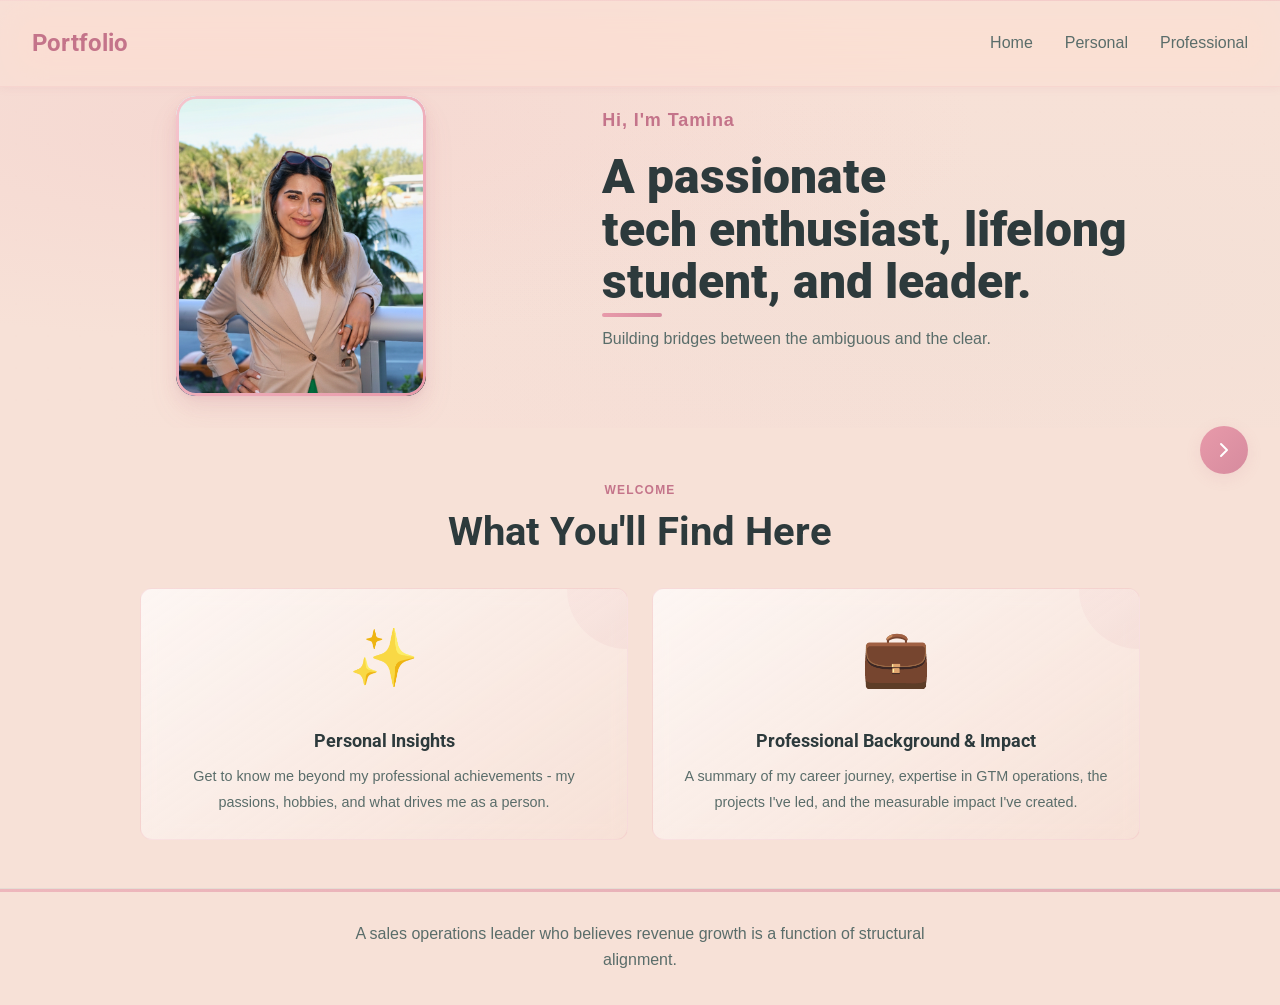
==== commit d09f4978: "restructuring" ====
--- a/index.html
+++ b/index.html
@@ -45,19 +45,14 @@
             </div>
             <div class="overview-grid">
                 <div class="overview-card">
-                    <div class="overview-number">01</div>
+                    <div class="overview-icon">✨</div>
                     <h3 class="overview-title">Personal Insights</h3>
                     <p class="overview-text">Get to know me beyond my professional achievements - my passions, hobbies, and what drives me as a person.</p>
                 </div>
                 <div class="overview-card">
-                    <div class="overview-number">02</div>
-                    <h3 class="overview-title">Professional Background</h3>
-                    <p class="overview-text">A summary of my career journey, expertise in GTM operations, and the skills I've developed over the years.</p>
-                </div>
-                <div class="overview-card">
-                    <div class="overview-number">03</div>
-                    <h3 class="overview-title">Work & Impact</h3>
-                    <p class="overview-text">Explore the projects I've led, strategic initiatives I've built, and the measurable impact I've created.</p>
+                    <div class="overview-icon">💼</div>
+                    <h3 class="overview-title">Professional Background & Impact</h3>
+                    <p class="overview-text">A summary of my career journey, expertise in GTM operations, the projects I've led, and the measurable impact I've created.</p>
                 </div>
             </div>
         </div>
--- a/styles.css
+++ b/styles.css
@@ -1,24 +1,140 @@
 :root {
+    /* ===== BASE COLORS ===== */
     --cherry-blossom: #edafb8ff;
     --powder-petal: #f7e1d7ff;
     --dust-grey: #dedbd2ff;
     --ash-grey: #6b7f7c;
     --iron-grey: #2d3a3c;
-    
+
+    /* ===== COLOR SYSTEM ===== */
     --color-bg: #f7e1d7ff;
     --color-surface: #dedbd2ff;
     --color-surface-elevated: #f0e8e2ff;
     --color-text-primary: #2d3a3c;
     --color-text-secondary: #5a6d6a;
+    --color-border: #e5dcd3ff;
+
+    /* Accent Variations */
     --color-accent: #c4748a;
+    --color-accent-light: #f5c5cd;
+    --color-accent-bright: #e89aaa;
+    --color-accent-deep: #d68b9e;
     --color-accent-dark: #a8616f;
-    --color-border: #e5dcd3ff;
-    --font-display: 'Roboto', sans-serif;
-    --font-body: 'Google Sans', sans-serif;
+    --color-accent-muted: #e8c4cc;
+
+    /* Semantic Colors */
+    --color-success: #9fb8a6;
+    --color-warning: #e8b89a;
+    --color-info: #a8c5d1;
+
+    /* ===== GRADIENTS ===== */
+    --gradient-warm: linear-gradient(135deg, #f7e1d7 0%, #edafb8 100%);
+    --gradient-cool: linear-gradient(135deg, #dedbd2 0%, #6b7f7c 100%);
+    --gradient-subtle: linear-gradient(180deg, rgba(247, 225, 215, 0) 0%, rgba(237, 175, 184, 0.05) 100%);
+    --gradient-hero: radial-gradient(ellipse at 20% 30%, rgba(237, 175, 184, 0.15) 0%, transparent 60%),
+                     radial-gradient(ellipse at 80% 70%, rgba(222, 219, 210, 0.12) 0%, transparent 60%);
+    --gradient-card: linear-gradient(145deg, rgba(255, 255, 255, 0.7) 0%, rgba(247, 225, 215, 0.5) 100%);
+    --gradient-accent: linear-gradient(135deg, var(--color-accent-bright), var(--color-accent-deep));
+    --gradient-text: linear-gradient(135deg, var(--color-accent), var(--color-accent-dark));
+    --gradient-border: linear-gradient(135deg, var(--color-accent-light), var(--color-accent-bright));
+
+    /* ===== TYPOGRAPHY ===== */
+    --font-display: 'Roboto', -apple-system, BlinkMacSystemFont, sans-serif;
+    --font-body: 'Google Sans', -apple-system, BlinkMacSystemFont, sans-serif;
+
+    /* Type Scale */
+    --text-display-xl: clamp(4rem, 8vw, 6rem);
+    --text-display-lg: clamp(3rem, 6vw, 4.5rem);
+    --text-display-md: clamp(2rem, 4vw, 3rem);
+    --text-display-sm: clamp(1.5rem, 3vw, 2rem);
+    --text-body-xl: clamp(1.25rem, 2vw, 1.5rem);
+    --text-body-lg: clamp(1.125rem, 1.5vw, 1.25rem);
+    --text-body-md: 1rem;
+    --text-body-sm: 0.875rem;
+    --text-body-xs: 0.75rem;
+
+    /* Font Weights */
+    --weight-light: 300;
+    --weight-regular: 400;
+    --weight-medium: 500;
+    --weight-semibold: 600;
+    --weight-bold: 700;
+    --weight-black: 900;
+
+    /* Line Heights */
+    --leading-tight: 1.1;
+    --leading-snug: 1.3;
+    --leading-normal: 1.6;
+    --leading-relaxed: 1.8;
+    --leading-loose: 2;
+
+    /* Letter Spacing */
+    --tracking-tight: -0.02em;
+    --tracking-normal: 0;
+    --tracking-wide: 0.05em;
+    --tracking-wider: 0.1em;
+
+    /* ===== SPACING ===== */
+    --space-1: 0.5rem;    /* 8px */
+    --space-2: 1rem;      /* 16px */
+    --space-3: 1.5rem;    /* 24px */
+    --space-4: 2rem;      /* 32px */
+    --space-5: 3rem;      /* 48px */
+    --space-6: 4rem;      /* 64px */
+    --space-7: 6rem;      /* 96px */
+    --space-8: 8rem;      /* 128px */
+    --space-9: 12rem;     /* 192px */
+
+    /* Container Widths */
+    --container-sm: 640px;
+    --container-md: 768px;
+    --container-lg: 1024px;
+    --container-xl: 1280px;
+    --container-2xl: 1400px;
+
+    /* Content Widths */
+    --prose-width: 65ch;
+
+    /* ===== BORDER RADIUS ===== */
+    --radius-sm: 6px;
+    --radius-md: 12px;
+    --radius-lg: 20px;
+    --radius-xl: 32px;
+    --radius-2xl: 48px;
+    --radius-full: 9999px;
+    --radius-organic: 20px 24px 20px 24px;
+
+    /* ===== SHADOWS ===== */
     --shadow-sm: 0 2px 8px rgba(196, 116, 138, 0.08);
     --shadow-md: 0 4px 16px rgba(196, 116, 138, 0.12);
     --shadow-lg: 0 8px 32px rgba(196, 116, 138, 0.16);
+    --shadow-xl: 0 12px 48px rgba(196, 116, 138, 0.20);
+    --shadow-inner: inset 0 2px 4px rgba(196, 116, 138, 0.06);
+    --shadow-glow: 0 0 24px rgba(237, 175, 184, 0.3);
+
+    /* Multi-layer Shadows */
+    --shadow-elevated:
+        0 2px 4px rgba(196, 116, 138, 0.08),
+        0 8px 16px rgba(196, 116, 138, 0.12),
+        0 16px 32px rgba(196, 116, 138, 0.08);
+
+    /* ===== ANIMATIONS ===== */
     --transition: all 0.3s cubic-bezier(0.4, 0, 0.2, 1);
+    --transition-fast: all 0.2s cubic-bezier(0.4, 0, 0.2, 1);
+    --transition-slow: all 0.5s cubic-bezier(0.4, 0, 0.2, 1);
+
+    /* Easing Functions */
+    --ease-spring: cubic-bezier(0.68, -0.55, 0.265, 1.55);
+    --ease-smooth: cubic-bezier(0.4, 0, 0.2, 1);
+    --ease-in-out-back: cubic-bezier(0.68, -0.6, 0.32, 1.6);
+    --ease-elastic: cubic-bezier(0.76, -0.35, 0.24, 1.35);
+
+    /* Duration Scale */
+    --duration-instant: 150ms;
+    --duration-fast: 250ms;
+    --duration-normal: 350ms;
+    --duration-slow: 500ms;
+    --duration-slower: 750ms;
 }
 
 * {
@@ -35,26 +151,68 @@
     font-family: var(--font-body);
     background: var(--color-bg);
     color: var(--color-text-primary);
-    line-height: 1.6;
+    line-height: var(--leading-normal);
     overflow-x: hidden;
-}
-
-/* Navbar */
+    -webkit-font-smoothing: antialiased;
+    -moz-osx-font-smoothing: grayscale;
+}
+
+/* Performance Optimizations */
+.hero-image-wrapper,
+.overview-card,
+.project-card,
+.personal-project-card,
+.metric-card,
+.nav-arrow {
+    will-change: transform;
+}
+
+/* Remove will-change after animation */
+.aos-animate,
+.hero-image-wrapper:not(:hover),
+.overview-card:not(:hover),
+.project-card:not(:hover),
+.personal-project-card:not(:hover),
+.metric-card:not(:hover) {
+    will-change: auto;
+}
+
+/* Navbar - Enhanced Glassmorphism */
 .navbar {
     position: fixed;
     top: 0;
     left: 0;
     right: 0;
     z-index: 1000;
-    background: rgba(247, 225, 215, 0.85);
-    backdrop-filter: blur(12px);
-    border-bottom: 1px solid var(--color-border);
-    transition: var(--transition);
+    background: rgba(247, 225, 215, 0.65);
+    backdrop-filter: blur(20px) saturate(180%);
+    -webkit-backdrop-filter: blur(20px) saturate(180%);
+    border-bottom: 1px solid rgba(237, 175, 184, 0.2);
+    box-shadow: var(--shadow-sm);
+    transition: all 0.3s var(--ease-smooth);
+}
+
+.navbar::before {
+    content: '';
+    position: absolute;
+    top: 0;
+    left: 0;
+    right: 0;
+    height: 1px;
+    background: var(--gradient-border);
+    opacity: 0.3;
 }
 
 .navbar.scrolled {
-    background: rgba(237, 175, 184, 0.15);
+    background: rgba(247, 225, 215, 0.75);
+    backdrop-filter: blur(24px) saturate(200%);
+    -webkit-backdrop-filter: blur(24px) saturate(200%);
     box-shadow: var(--shadow-md);
+    padding: 0.75rem 0;
+}
+
+.navbar.scrolled::before {
+    opacity: 0.5;
 }
 
 .nav-container {
@@ -93,26 +251,32 @@
     left: 0;
     width: 0;
     height: 2px;
-    background: var(--color-accent);
-    transition: var(--transition);
+    background: var(--gradient-accent);
+    transition: width 0.3s var(--ease-spring);
 }
 
 .nav-links a:hover {
-    color: var(--color-accent);
+    color: var(--color-accent-bright);
 }
 
 .nav-links a:hover::after {
     width: 100%;
 }
 
-/* Hero Section */
+.nav-links a:focus-visible {
+    outline: 2px solid var(--color-accent);
+    outline-offset: 4px;
+    border-radius: var(--radius-sm);
+}
+
+/* Hero Section - Enhanced */
 .hero {
     min-height: 100vh;
     display: flex;
     flex-direction: column;
     justify-content: center;
     align-items: center;
-    padding: 8rem 2rem 4rem;
+    padding: var(--space-8) var(--space-4) var(--space-6);
     position: relative;
     overflow: hidden;
 }
@@ -124,10 +288,36 @@
     left: 0;
     right: 0;
     bottom: 0;
-    background: 
-        radial-gradient(circle at 20% 50%, rgba(237, 175, 184, 0.08) 0%, transparent 50%),
-        radial-gradient(circle at 80% 80%, rgba(237, 175, 184, 0.05) 0%, transparent 50%);
+    background:
+        radial-gradient(ellipse at 20% 30%, rgba(237, 175, 184, 0.18) 0%, transparent 50%),
+        radial-gradient(ellipse at 80% 70%, rgba(222, 219, 210, 0.15) 0%, transparent 50%),
+        radial-gradient(ellipse at 50% 100%, rgba(245, 197, 205, 0.08) 0%, transparent 60%);
     pointer-events: none;
+    animation: gradientShift 20s ease-in-out infinite alternate;
+}
+
+.hero::after {
+    content: '';
+    position: absolute;
+    top: 0;
+    left: 0;
+    right: 0;
+    bottom: 0;
+    background-image: radial-gradient(circle, rgba(237, 175, 184, 0.06) 1px, transparent 1px);
+    background-size: 32px 32px;
+    pointer-events: none;
+    opacity: 0.4;
+}
+
+@keyframes gradientShift {
+    0% {
+        transform: scale(1) translateY(0);
+        opacity: 1;
+    }
+    100% {
+        transform: scale(1.1) translateY(-20px);
+        opacity: 0.9;
+    }
 }
 
 .hero-container {
@@ -152,10 +342,39 @@
     position: relative;
     width: 300px;
     height: 350px;
-    border-radius: 20px;
+    border-radius: var(--radius-lg);
     overflow: hidden;
-    border: 2px solid var(--color-accent);
-    box-shadow: 0 20px 40px rgba(237, 175, 184, 0.15);
+    box-shadow: var(--shadow-elevated);
+    transition: transform 0.5s var(--ease-smooth);
+}
+
+.hero-image-wrapper::before {
+    content: '';
+    position: absolute;
+    inset: 0;
+    border-radius: inherit;
+    padding: 3px;
+    background: var(--gradient-border);
+    mask: linear-gradient(#fff 0 0) content-box, linear-gradient(#fff 0 0);
+    -webkit-mask: linear-gradient(#fff 0 0) content-box, linear-gradient(#fff 0 0);
+    mask-composite: exclude;
+    -webkit-mask-composite: xor;
+    animation: borderRotate 10s linear infinite;
+    z-index: 1;
+}
+
+@keyframes borderRotate {
+    0% {
+        filter: hue-rotate(0deg);
+    }
+    100% {
+        filter: hue-rotate(360deg);
+    }
+}
+
+.hero-image-wrapper:hover {
+    transform: translateY(-8px) scale(1.02);
+    box-shadow: var(--shadow-xl), var(--shadow-glow);
 }
 
 .hero-profile-image {
@@ -180,12 +399,24 @@
 
 .hero-title {
     font-family: var(--font-display);
-    font-size: clamp(2.5rem, 6vw, 4rem);
-    font-weight: 900;
-    line-height: 1.1;
-    margin-bottom: 1.5rem;
+    font-size: var(--text-display-lg);
+    font-weight: var(--weight-black);
+    line-height: var(--leading-tight);
+    margin-bottom: var(--space-3);
     color: var(--color-text-primary);
     animation: fadeIn 1s ease-out 0.4s backwards;
+    position: relative;
+}
+
+.hero-title::after {
+    content: '';
+    position: absolute;
+    bottom: -8px;
+    left: 0;
+    width: 60px;
+    height: 4px;
+    background: var(--gradient-accent);
+    border-radius: var(--radius-full);
 }
 
 .hero-subtitle {
@@ -291,32 +522,80 @@
 
 .overview-grid {
     display: grid;
-    grid-template-columns: repeat(auto-fit, minmax(300px, 1fr));
-    gap: 2rem;
+    grid-template-columns: repeat(2, 1fr);
+    gap: 3rem;
     margin-top: 3rem;
+    max-width: 1000px;
+    margin-left: auto;
+    margin-right: auto;
 }
 
 .overview-card {
-    background: var(--color-surface);
-    border: 1px solid var(--color-border);
-    border-radius: 12px;
-    padding: 2.5rem;
+    background: var(--gradient-card);
+    backdrop-filter: blur(10px);
+    -webkit-backdrop-filter: blur(10px);
+    border: 1px solid rgba(237, 175, 184, 0.3);
+    border-radius: var(--radius-md);
+    padding: var(--space-5);
     text-align: center;
-    transition: var(--transition);
+    transition: all 0.4s var(--ease-spring);
+    position: relative;
+    overflow: hidden;
+}
+
+.overview-card::before {
+    content: '';
+    position: absolute;
+    top: 0;
+    right: 0;
+    width: 60px;
+    height: 60px;
+    background: var(--gradient-accent);
+    opacity: 0.08;
+    border-radius: 0 var(--radius-md) 0 100%;
+    transition: all 0.4s var(--ease-smooth);
 }
 
 .overview-card:hover {
-    transform: translateY(-4px);
-    border-color: var(--color-accent);
-    box-shadow: var(--shadow-lg);
+    transform: translateY(-8px) rotate(1deg);
+    border-color: var(--color-accent-bright);
+    box-shadow: var(--shadow-elevated), var(--shadow-glow);
+}
+
+.overview-card:hover::before {
+    width: 100px;
+    height: 100px;
+    opacity: 0.12;
 }
 
 .overview-number {
     font-family: var(--font-display);
-    font-size: 2.5rem;
-    font-weight: 900;
-    color: rgba(237, 175, 184, 0.15);
-    margin-bottom: 1rem;
+    font-size: var(--text-display-md);
+    font-weight: var(--weight-black);
+    background: var(--gradient-text);
+    -webkit-background-clip: text;
+    -webkit-text-fill-color: transparent;
+    background-clip: text;
+    margin-bottom: var(--space-2);
+    opacity: 0.25;
+    transition: opacity 0.3s var(--ease-smooth);
+}
+
+.overview-card:hover .overview-number {
+    opacity: 0.4;
+}
+
+.overview-icon {
+    font-size: 3.5rem;
+    margin-bottom: var(--space-3);
+    filter: grayscale(10%);
+    transition: transform 0.3s var(--ease-spring);
+    position: relative;
+    z-index: 1;
+}
+
+.overview-card:hover .overview-icon {
+    transform: scale(1.15) rotate(5deg);
 }
 
 .overview-title {
@@ -347,16 +626,15 @@
 }
 
 .personal-intro {
-    display: grid;
-    grid-template-columns: 1fr 1fr;
-    gap: 4rem;
-    align-items: start;
+    display: block;
+    margin-bottom: var(--space-4);
 }
 
 .personal-text {
-    font-size: 1.125rem;
-    line-height: 1.8;
+    font-size: 1.25rem;
+    line-height: 1.9;
     color: var(--color-text-secondary);
+    max-width: 100%;
 }
 
 .personal-text p {
@@ -401,24 +679,52 @@
 }
 
 .highlight-item {
-    background: var(--color-surface-elevated);
-    border: 1px solid var(--color-border);
-    border-radius: 12px;
-    padding: 2rem;
+    background: var(--gradient-card);
+    backdrop-filter: blur(10px);
+    -webkit-backdrop-filter: blur(10px);
+    border: 1px solid rgba(237, 175, 184, 0.3);
+    border-radius: var(--radius-md);
+    padding: var(--space-4);
     text-align: center;
-    transition: var(--transition);
+    transition: all 0.4s var(--ease-spring);
+    position: relative;
+    overflow: hidden;
+}
+
+.highlight-item::before {
+    content: '';
+    position: absolute;
+    top: -50%;
+    left: -50%;
+    width: 200%;
+    height: 200%;
+    background: var(--gradient-accent);
+    opacity: 0;
+    transform: rotate(45deg);
+    transition: opacity 0.5s var(--ease-smooth);
 }
 
 .highlight-item:hover {
-    border-color: var(--color-accent);
-    transform: translateY(-4px);
-    box-shadow: var(--shadow-lg);
+    border-color: var(--color-accent-bright);
+    transform: translateY(-6px) scale(1.02);
+    box-shadow: var(--shadow-elevated), var(--shadow-glow);
+}
+
+.highlight-item:hover::before {
+    opacity: 0.05;
 }
 
 .highlight-icon {
-    font-size: 2.5rem;
-    margin-bottom: 1rem;
-    filter: grayscale(20%);
+    font-size: 3rem;
+    margin-bottom: var(--space-2);
+    filter: grayscale(10%);
+    transition: transform 0.3s var(--ease-spring);
+    position: relative;
+    z-index: 1;
+}
+
+.highlight-item:hover .highlight-icon {
+    transform: scale(1.1) rotate(5deg);
 }
 
 .highlight-label {
@@ -436,6 +742,255 @@
     font-weight: 600;
     color: var(--color-text-primary);
     line-height: 1.6;
+}
+
+/* Image Carousel */
+.personal-gallery-carousel {
+    margin-top: var(--space-5);
+}
+
+.carousel-container {
+    position: relative;
+    max-width: 800px;
+    margin: 0 auto;
+    border-radius: var(--radius-lg);
+    overflow: hidden;
+    box-shadow: var(--shadow-elevated);
+}
+
+.carousel-track {
+    position: relative;
+    width: 100%;
+    aspect-ratio: 16 / 10;
+    overflow: hidden;
+}
+
+.carousel-slide {
+    position: absolute;
+    top: 0;
+    left: 0;
+    width: 100%;
+    height: 100%;
+    opacity: 0;
+    transition: opacity 0.5s var(--ease-smooth);
+    pointer-events: none;
+}
+
+.carousel-slide.active {
+    opacity: 1;
+    pointer-events: auto;
+}
+
+.carousel-image {
+    width: 100%;
+    height: 100%;
+    object-fit: cover;
+    display: block;
+}
+
+.carousel-btn {
+    position: absolute;
+    top: 50%;
+    transform: translateY(-50%);
+    background: rgba(247, 225, 215, 0.9);
+    backdrop-filter: blur(10px);
+    -webkit-backdrop-filter: blur(10px);
+    border: 1px solid rgba(237, 175, 184, 0.3);
+    width: 48px;
+    height: 48px;
+    border-radius: 50%;
+    display: flex;
+    align-items: center;
+    justify-content: center;
+    cursor: pointer;
+    z-index: 10;
+    transition: all 0.3s var(--ease-spring);
+    color: var(--color-accent);
+}
+
+.carousel-btn:hover {
+    background: rgba(247, 225, 215, 1);
+    transform: translateY(-50%) scale(1.1);
+    box-shadow: var(--shadow-md);
+}
+
+.carousel-btn:focus-visible {
+    outline: 3px solid var(--color-accent-bright);
+    outline-offset: 3px;
+}
+
+.carousel-prev {
+    left: 1rem;
+}
+
+.carousel-next {
+    right: 1rem;
+}
+
+.carousel-indicators {
+    display: flex;
+    justify-content: center;
+    gap: 0.75rem;
+    margin-top: 1.5rem;
+}
+
+.carousel-dot {
+    width: 12px;
+    height: 12px;
+    border-radius: 50%;
+    background: var(--color-border);
+    border: none;
+    cursor: pointer;
+    transition: all 0.3s var(--ease-smooth);
+    padding: 0;
+}
+
+.carousel-dot:hover {
+    background: var(--color-accent-muted);
+    transform: scale(1.2);
+}
+
+.carousel-dot.active {
+    background: var(--color-accent);
+    width: 32px;
+    border-radius: var(--radius-full);
+}
+
+.carousel-dot:focus-visible {
+    outline: 2px solid var(--color-accent-bright);
+    outline-offset: 2px;
+}
+
+/* Modal Styles */
+.modal {
+    display: none;
+    position: fixed;
+    top: 0;
+    left: 0;
+    width: 100%;
+    height: 100%;
+    background: rgba(45, 58, 60, 0.85);
+    backdrop-filter: blur(8px);
+    -webkit-backdrop-filter: blur(8px);
+    z-index: 10000;
+    overflow-y: auto;
+    padding: var(--space-4);
+    animation: fadeIn 0.3s var(--ease-smooth);
+}
+
+.modal.active {
+    display: flex;
+    align-items: center;
+    justify-content: center;
+}
+
+.modal-content {
+    background: var(--color-surface);
+    border-radius: var(--radius-lg);
+    max-width: 800px;
+    width: 100%;
+    max-height: 90vh;
+    overflow-y: auto;
+    position: relative;
+    box-shadow: var(--shadow-xl), 0 0 40px rgba(237, 175, 184, 0.3);
+    animation: slideUp 0.4s var(--ease-spring);
+}
+
+@keyframes slideUp {
+    from {
+        transform: translateY(30px);
+        opacity: 0;
+    }
+    to {
+        transform: translateY(0);
+        opacity: 1;
+    }
+}
+
+.modal-close {
+    position: absolute;
+    top: 1.5rem;
+    right: 1.5rem;
+    width: 40px;
+    height: 40px;
+    border-radius: 50%;
+    background: var(--gradient-accent);
+    border: none;
+    color: white;
+    display: flex;
+    align-items: center;
+    justify-content: center;
+    cursor: pointer;
+    transition: all 0.3s var(--ease-spring);
+    z-index: 1;
+}
+
+.modal-close:hover {
+    transform: rotate(90deg) scale(1.1);
+    box-shadow: var(--shadow-md);
+}
+
+.modal-close:focus-visible {
+    outline: 3px solid var(--color-accent-light);
+    outline-offset: 3px;
+}
+
+.modal-header {
+    padding: var(--space-6) var(--space-5) var(--space-3);
+    border-bottom: 2px solid var(--color-border);
+    position: relative;
+}
+
+.modal-header::after {
+    content: '';
+    position: absolute;
+    bottom: -2px;
+    left: var(--space-5);
+    width: 60px;
+    height: 2px;
+    background: var(--gradient-accent);
+}
+
+.modal-title {
+    font-family: var(--font-display);
+    font-size: 2rem;
+    font-weight: 700;
+    color: var(--color-text-primary);
+    margin-bottom: 0.5rem;
+    padding-right: 3rem;
+}
+
+.modal-meta {
+    color: var(--color-accent);
+    font-size: 0.9rem;
+    font-weight: 500;
+    text-transform: uppercase;
+    letter-spacing: 0.05em;
+}
+
+.modal-body {
+    padding: var(--space-5);
+    color: var(--color-text-secondary);
+    line-height: 1.9;
+    font-size: 1.0625rem;
+}
+
+.modal-body p {
+    margin-bottom: 1.5rem;
+}
+
+.modal-body p:last-child {
+    margin-bottom: 0;
+}
+
+.modal-body p:first-of-type::first-letter {
+    font-family: var(--font-display);
+    font-size: 3.5rem;
+    font-weight: var(--weight-bold);
+    color: var(--color-accent);
+    float: left;
+    line-height: 1;
+    margin: 0.1rem 0.2rem 0 0;
 }
 
 /* Professional Section */
@@ -517,11 +1072,13 @@
 .project-card {
     background: var(--color-surface);
     border: 1px solid var(--color-border);
-    border-radius: 12px;
-    padding: 2.5rem;
-    transition: var(--transition);
+    border-radius: var(--radius-md);
+    padding: var(--space-5);
+    transition: all 0.4s var(--ease-smooth);
     position: relative;
     overflow: hidden;
+    box-shadow: var(--shadow-sm),
+                var(--shadow-sm);
 }
 
 .project-card::before {
@@ -529,29 +1086,50 @@
     position: absolute;
     top: 0;
     left: 0;
-    width: 4px;
+    width: 5px;
     height: 0;
-    background: var(--color-accent);
-    transition: var(--transition);
+    background: var(--gradient-accent);
+    transition: height 0.5s var(--ease-elastic);
+    box-shadow: 2px 0 8px rgba(196, 116, 138, 0.3);
+}
+
+.project-card::after {
+    content: '';
+    position: absolute;
+    inset: -1px;
+    background: var(--gradient-border);
+    border-radius: inherit;
+    opacity: 0;
+    transition: opacity 0.3s var(--ease-smooth);
+    z-index: -1;
 }
 
 .project-card:hover {
-    transform: translateY(-4px);
-    border-color: var(--color-accent);
-    box-shadow: var(--shadow-lg);
+    transform: translateY(-8px);
+    box-shadow: var(--shadow-md),
+                var(--shadow-elevated);
 }
 
 .project-card:hover::before {
     height: 100%;
 }
 
+.project-card:hover::after {
+    opacity: 0.3;
+}
+
 .project-number {
     font-family: var(--font-display);
-    font-size: 3rem;
-    font-weight: 900;
-    color: rgba(237, 175, 184, 0.1);
-    line-height: 1;
-    margin-bottom: 1rem;
+    font-size: var(--text-display-md);
+    font-weight: var(--weight-black);
+    background: var(--gradient-text);
+    -webkit-background-clip: text;
+    -webkit-text-fill-color: transparent;
+    background-clip: text;
+    line-height: var(--leading-tight);
+    margin-bottom: var(--space-2);
+    opacity: 0.15;
+    text-shadow: 0 0 20px rgba(237, 175, 184, 0.3);
 }
 
 .project-title {
@@ -632,16 +1210,40 @@
 
 .metric-card {
     background: var(--color-surface-elevated);
-    border: 1px solid var(--color-border);
-    border-radius: 12px;
-    padding: 2.5rem;
-    transition: var(--transition);
+    border: 1px solid rgba(237, 175, 184, 0.3);
+    border-radius: var(--radius-md);
+    padding: var(--space-5);
+    transition: all 0.4s var(--ease-spring);
+    position: relative;
+    box-shadow: var(--shadow-sm);
+}
+
+.metric-card::before {
+    content: '';
+    position: absolute;
+    inset: -1px;
+    background: var(--gradient-border);
+    border-radius: inherit;
+    opacity: 0;
+    transition: opacity 0.3s var(--ease-smooth);
+    z-index: 0;
+}
+
+.metric-card > * {
+    position: relative;
+    z-index: 1;
 }
 
 .metric-card:hover {
-    transform: translateY(-4px);
-    border-color: var(--color-accent);
-    box-shadow: var(--shadow-lg);
+    transform: translateY(-8px) rotate(0.5deg);
+    border-color: var(--color-accent-bright);
+    box-shadow: var(--shadow-elevated),
+                0 12px 40px rgba(196, 116, 138, 0.2),
+                var(--shadow-glow);
+}
+
+.metric-card:hover::before {
+    opacity: 0.4;
 }
 
 .metric-icon {
@@ -723,22 +1325,37 @@
     color: var(--color-accent);
 }
 
-/* Footer */
+/* Footer - Enhanced */
 .footer {
-    padding: 4rem 2rem;
+    padding: var(--space-6) var(--space-4);
     background: var(--color-bg);
     border-top: 1px solid var(--color-border);
+    position: relative;
+}
+
+.footer::before {
+    content: '';
+    position: absolute;
+    top: 0;
+    left: 0;
+    right: 0;
+    height: 3px;
+    background: var(--gradient-accent);
+    opacity: 0.6;
 }
 
 .footer-content {
-    max-width: 1400px;
+    max-width: var(--container-2xl);
     margin: 0 auto;
     text-align: center;
 }
 
 .footer-text p {
     color: var(--color-text-secondary);
-    font-size: 1.125rem;
+    font-size: var(--text-body-lg);
+    font-weight: var(--weight-medium);
+    max-width: var(--prose-width);
+    margin: 0 auto;
 }
 
 /* Animations */
@@ -804,31 +1421,68 @@
 }
 
 [data-aos="fade-up"] {
-    transform: translateY(50px);
+    transform: translateY(50px) scale(0.95);
 }
 
 [data-aos="fade-up"].aos-animate {
-    transform: translateY(0);
+    transform: translateY(0) scale(1);
 }
 
 [data-aos="zoom-in"] {
-    transform: scale(0.9);
+    transform: scale(0.9) rotate(-2deg);
+    opacity: 0;
 }
 
 [data-aos="zoom-in"].aos-animate {
-    transform: scale(1);
-}
-
-/* Responsive Design */
+    transform: scale(1) rotate(0deg);
+    opacity: 1;
+}
+
+[data-aos="slide-left"] {
+    transform: translateX(-50px);
+    opacity: 0;
+}
+
+[data-aos="slide-left"].aos-animate {
+    transform: translateX(0);
+    opacity: 1;
+}
+
+[data-aos="slide-right"] {
+    transform: translateX(50px);
+    opacity: 0;
+}
+
+[data-aos="slide-right"].aos-animate {
+    transform: translateX(0);
+    opacity: 1;
+}
+
+/* Responsive Design - Enhanced */
+@media (max-width: 1024px) {
+    :root {
+        --space-8: 6rem;
+        --space-9: 8rem;
+    }
+}
+
 @media (max-width: 768px) {
+    :root {
+        --space-6: 3rem;
+        --space-7: 4rem;
+        --space-8: 4rem;
+        --space-9: 6rem;
+    }
+
     .hero-container {
         grid-template-columns: 1fr;
-        gap: 2rem;
+        gap: var(--space-4);
     }
 
     .hero-image-wrapper {
         width: 250px;
         height: 300px;
+        margin: 0 auto;
     }
 
     .hero-content {
@@ -839,33 +1493,44 @@
         text-align: center;
     }
 
+    .hero-title::after {
+        left: 50%;
+        transform: translateX(-50%);
+    }
+
     .hero-stats {
         justify-content: center;
-        gap: 2rem;
+        gap: var(--space-4);
     }
 
     .nav-container {
-        padding: 1rem;
+        padding: var(--space-2);
     }
 
     .nav-links {
-        gap: 1rem;
+        gap: var(--space-2);
+        font-size: var(--text-body-sm);
     }
 
     .hero {
-        padding: 6rem 1rem 3rem;
+        padding: var(--space-7) var(--space-2) var(--space-5);
+    }
+
+    .hero::after {
+        background-size: 24px 24px;
     }
 
     .stat-value {
-        font-size: 2rem;
+        font-size: var(--text-display-sm);
     }
 
     .section {
-        padding: 4rem 1rem;
+        padding: var(--space-6) var(--space-2);
     }
 
     .project-grid {
         grid-template-columns: 1fr;
+        gap: var(--space-3);
     }
 
     .metrics-grid {
@@ -875,21 +1540,141 @@
     .metric-row {
         flex-direction: column;
         align-items: flex-start;
-        gap: 0.25rem;
+        gap: var(--space-1);
+    }
+
+    .overview-card,
+    .project-card,
+    .metric-card {
+        padding: var(--space-4);
+    }
+
+    .writing-sample {
+        padding: var(--space-4);
+    }
+
+    .writing-preview::first-letter {
+        font-size: 2.5rem;
     }
 }
 
 @media (max-width: 480px) {
-    .project-card {
-        padding: 1.5rem;
-    }
-
+    :root {
+        --space-5: 2rem;
+        --space-6: 2.5rem;
+    }
+
+    .hero-image-wrapper {
+        width: 200px;
+        height: 250px;
+    }
+
+    .project-card,
+    .metric-card,
+    .summary-box {
+        padding: var(--space-3);
+    }
+
+    .nav-brand {
+        font-size: var(--text-body-lg);
+    }
+
+    .overview-card:hover,
+    .project-card:hover,
+    .metric-card:hover,
+    .personal-project-card:hover {
+        transform: translateY(-4px) rotate(0deg);
+    }
+}
+
+/* ===== ACCESSIBILITY ===== */
+
+/* Focus States */
+*:focus-visible {
+    outline: 3px solid var(--color-accent-bright);
+    outline-offset: 2px;
+    border-radius: var(--radius-sm);
+}
+
+button:focus-visible,
+.read-more-btn:focus-visible {
+    outline: 3px solid var(--color-accent-light);
+    outline-offset: 4px;
+}
+
+.overview-card:focus-visible,
+.project-card:focus-visible,
+.personal-project-card:focus-visible,
+.metric-card:focus-visible {
+    outline: 2px solid var(--color-accent-bright);
+    outline-offset: 4px;
+    transform: translateY(-4px);
+}
+
+/* Reduced Motion Support */
+@media (prefers-reduced-motion: reduce) {
+    *,
+    *::before,
+    *::after {
+        animation-duration: 0.01ms !important;
+        animation-iteration-count: 1 !important;
+        transition-duration: 0.01ms !important;
+        scroll-behavior: auto !important;
+    }
+
+    .hero::before,
+    .hero::after {
+        animation: none !important;
+    }
+
+    .hero-image-wrapper::before {
+        animation: none !important;
+    }
+
+    .overview-card:hover,
+    .project-card:hover,
+    .personal-project-card:hover,
+    .metric-card:hover {
+        transform: none;
+    }
+}
+
+/* Skip to Content Link */
+.skip-to-content {
+    position: absolute;
+    top: -40px;
+    left: 0;
+    background: var(--gradient-accent);
+    color: white;
+    padding: var(--space-2) var(--space-3);
+    text-decoration: none;
+    border-radius: 0 0 var(--radius-md) 0;
+    z-index: 10000;
+    transition: top 0.3s var(--ease-smooth);
+}
+
+.skip-to-content:focus {
+    top: 0;
+}
+
+/* High Contrast Mode Support */
+@media (prefers-contrast: high) {
+    :root {
+        --color-text-primary: #000000;
+        --color-text-secondary: #1a1a1a;
+        --color-border: #666666;
+    }
+
+    .navbar {
+        background: rgba(247, 225, 215, 0.95);
+        border-bottom: 2px solid var(--color-border);
+    }
+
+    .overview-card,
+    .project-card,
+    .personal-project-card,
     .metric-card {
-        padding: 1.5rem;
-    }
-
-    .summary-box {
-        padding: 1.5rem;
+        border-width: 2px;
     }
 }
 
@@ -907,21 +1692,45 @@
     width: 3rem;
     height: 3rem;
     border-radius: 50%;
-    background: var(--color-accent);
+    background: var(--gradient-accent);
     color: white;
     display: flex;
     align-items: center;
     justify-content: center;
     text-decoration: none;
-    transition: var(--transition);
+    transition: all 0.3s var(--ease-spring);
     box-shadow: var(--shadow-md);
     cursor: pointer;
+    position: relative;
+    overflow: hidden;
+}
+
+.nav-arrow::before {
+    content: '';
+    position: absolute;
+    inset: 0;
+    background: linear-gradient(135deg, var(--color-accent-deep), var(--color-accent));
+    opacity: 0;
+    transition: opacity 0.3s var(--ease-smooth);
+}
+
+.nav-arrow svg {
+    position: relative;
+    z-index: 1;
 }
 
 .nav-arrow:hover {
-    background: var(--color-accent-dark);
-    transform: scale(1.1);
-    box-shadow: var(--shadow-lg);
+    transform: scale(1.15);
+    box-shadow: var(--shadow-lg), var(--shadow-glow);
+}
+
+.nav-arrow:hover::before {
+    opacity: 1;
+}
+
+.nav-arrow:focus-visible {
+    outline: 3px solid var(--color-accent-light);
+    outline-offset: 3px;
 }
 
 .nav-arrow svg {
@@ -1081,17 +1890,32 @@
 
 .personal-project-card {
     background: var(--color-bg);
-    border-radius: 16px;
+    border-radius: var(--radius-lg);
     overflow: hidden;
-    border: 1px solid var(--color-border);
-    transition: var(--transition);
+    border: 1px solid rgba(237, 175, 184, 0.2);
+    transition: all 0.4s var(--ease-spring);
     box-shadow: var(--shadow-sm);
+    position: relative;
+}
+
+.personal-project-card::before {
+    content: '';
+    position: absolute;
+    inset: 0;
+    background: var(--gradient-subtle);
+    opacity: 0;
+    transition: opacity 0.3s var(--ease-smooth);
+    pointer-events: none;
 }
 
 .personal-project-card:hover {
-    transform: translateY(-8px);
-    box-shadow: var(--shadow-lg);
-    border-color: var(--color-accent);
+    transform: translateY(-12px);
+    box-shadow: var(--shadow-elevated), var(--shadow-glow);
+    border-color: var(--color-accent-bright);
+}
+
+.personal-project-card:hover::before {
+    opacity: 1;
 }
 
 .personal-project-image {
@@ -1104,15 +1928,30 @@
     justify-content: center;
 }
 
+.personal-project-image::before {
+    content: '';
+    position: absolute;
+    inset: 0;
+    background: var(--gradient-accent);
+    opacity: 0;
+    transition: opacity 0.4s var(--ease-smooth);
+    mix-blend-mode: overlay;
+    z-index: 1;
+}
+
 .personal-project-image img {
     width: 100%;
     height: 100%;
     object-fit: cover;
-    transition: var(--transition);
+    transition: transform 0.6s var(--ease-smooth);
+}
+
+.personal-project-card:hover .personal-project-image::before {
+    opacity: 0.15;
 }
 
 .personal-project-card:hover .personal-project-image img {
-    transform: scale(1.05);
+    transform: scale(1.08);
 }
 
 .personal-project-content {
@@ -1121,10 +1960,14 @@
 
 .personal-project-number {
     font-family: var(--font-display);
-    font-size: 2rem;
-    font-weight: 900;
-    color: rgba(237, 175, 184, 0.2);
-    margin-bottom: 0.5rem;
+    font-size: var(--text-display-sm);
+    font-weight: var(--weight-black);
+    background: var(--gradient-text);
+    -webkit-background-clip: text;
+    -webkit-text-fill-color: transparent;
+    background-clip: text;
+    margin-bottom: var(--space-1);
+    opacity: 0.3;
 }
 
 .personal-project-title {
@@ -1171,32 +2014,62 @@
 }
 
 .writing-samples {
-    display: flex;
-    flex-direction: column;
-    gap: 3rem;
+    display: grid;
+    grid-template-columns: repeat(2, 1fr);
+    gap: 2.5rem;
     margin-top: 3rem;
-    max-width: 900px;
+    max-width: 1200px;
     margin-left: auto;
     margin-right: auto;
 }
 
 .writing-sample {
     background: var(--color-surface);
-    border-radius: 16px;
-    padding: 2.5rem;
-    border: 1px solid var(--color-border);
-    transition: var(--transition);
+    border-radius: var(--radius-lg);
+    padding: var(--space-5);
+    border: 1px solid rgba(237, 175, 184, 0.2);
+    transition: all 0.4s var(--ease-smooth);
+    position: relative;
+    overflow: hidden;
+}
+
+.writing-sample::before {
+    content: '';
+    position: absolute;
+    top: 0;
+    left: 0;
+    right: 0;
+    height: 3px;
+    background: var(--gradient-accent);
+    opacity: 0;
+    transition: opacity 0.3s var(--ease-smooth);
 }
 
 .writing-sample:hover {
     box-shadow: var(--shadow-md);
-    border-color: var(--color-accent);
+    border-color: var(--color-accent-bright);
+    transform: translateY(-4px);
+}
+
+.writing-sample:hover::before {
+    opacity: 1;
 }
 
 .writing-header {
-    margin-bottom: 1.5rem;
-    padding-bottom: 1rem;
+    margin-bottom: var(--space-3);
+    padding-bottom: var(--space-2);
     border-bottom: 2px solid var(--color-border);
+    position: relative;
+}
+
+.writing-header::after {
+    content: '';
+    position: absolute;
+    bottom: -2px;
+    left: 0;
+    width: 60px;
+    height: 2px;
+    background: var(--gradient-accent);
 }
 
 .writing-title {
@@ -1217,13 +2090,24 @@
 
 .writing-preview {
     color: var(--color-text-secondary);
-    line-height: 1.8;
-    margin-bottom: 1.5rem;
-    font-size: 1.05rem;
+    line-height: var(--leading-relaxed);
+    margin-bottom: var(--space-3);
+    font-size: var(--text-body-lg);
+    position: relative;
 }
 
 .writing-preview p {
     margin: 0;
+}
+
+.writing-preview::first-letter {
+    font-family: var(--font-display);
+    font-size: 3.5rem;
+    font-weight: var(--weight-bold);
+    color: var(--color-accent);
+    float: left;
+    line-height: 1;
+    margin: 0.1rem 0.2rem 0 0;
 }
 
 .writing-full {
@@ -1245,23 +2129,41 @@
 }
 
 .read-more-btn {
-    background: var(--color-accent);
+    background: var(--gradient-accent);
     color: white;
     border: none;
-    padding: 0.75rem 2rem;
-    border-radius: 25px;
+    padding: var(--space-2) var(--space-4);
+    border-radius: var(--radius-full);
     font-family: var(--font-body);
-    font-size: 1rem;
-    font-weight: 500;
+    font-size: var(--text-body-md);
+    font-weight: var(--weight-medium);
     cursor: pointer;
-    transition: var(--transition);
+    transition: all 0.3s var(--ease-spring);
     box-shadow: var(--shadow-sm);
+    position: relative;
+    overflow: hidden;
+}
+
+.read-more-btn::before {
+    content: '';
+    position: absolute;
+    inset: 0;
+    background: linear-gradient(135deg, var(--color-accent-deep), var(--color-accent));
+    opacity: 0;
+    transition: opacity 0.3s var(--ease-smooth);
 }
 
 .read-more-btn:hover {
-    background: var(--color-accent-dark);
-    transform: translateY(-2px);
-    box-shadow: var(--shadow-md);
+    transform: translateY(-2px) scale(1.02);
+    box-shadow: var(--shadow-md), 0 8px 24px rgba(196, 116, 138, 0.3);
+}
+
+.read-more-btn:hover::before {
+    opacity: 1;
+}
+
+.read-more-btn:active {
+    transform: translateY(0) scale(0.98);
 }
 
 .read-more-btn.expanded {
@@ -1270,6 +2172,7 @@
 
 .read-more-btn.expanded:hover {
     background: var(--ash-grey);
+    transform: translateY(-2px) scale(1.02);
 }
 
 /* Scroll Indicator */
@@ -1295,16 +2198,33 @@
     width: 40px;
     height: 40px;
     border-radius: 50%;
-    background: var(--color-accent);
+    background: var(--gradient-accent);
     display: flex;
     align-items: center;
     justify-content: center;
     animation: scrollBounce 2s ease-in-out infinite;
     box-shadow: var(--shadow-md);
+    position: relative;
+    overflow: hidden;
+}
+
+.scroll-indicator-arrow::before {
+    content: '';
+    position: absolute;
+    inset: 0;
+    background: var(--color-accent-deep);
+    opacity: 0;
+    transition: opacity 0.3s var(--ease-smooth);
 }
 
 .scroll-indicator-arrow svg {
     color: white;
+    position: relative;
+    z-index: 1;
+}
+
+.scroll-indicator-container:hover .scroll-indicator-arrow::before {
+    opacity: 1;
 }
 
 .scroll-indicator-text {
@@ -1318,6 +2238,11 @@
 
 /* Responsive Design for Personal Sections */
 @media (max-width: 768px) {
+    .overview-grid {
+        grid-template-columns: 1fr;
+        gap: 2rem;
+    }
+
     .personal-intro {
         grid-template-columns: 1fr;
         gap: 2rem;
@@ -1337,6 +2262,24 @@
         padding: 1.5rem;
     }
 
+    .carousel-btn {
+        width: 40px;
+        height: 40px;
+    }
+
+    .carousel-prev {
+        left: 0.5rem;
+    }
+
+    .carousel-next {
+        right: 0.5rem;
+    }
+
+    .writing-samples {
+        grid-template-columns: 1fr;
+        gap: 2rem;
+    }
+
     .writing-sample {
         padding: 1.5rem;
     }
@@ -1345,8 +2288,21 @@
         font-size: 1.5rem;
     }
 
-    .writing-preview,
-    .writing-full {
+    .writing-preview {
+        font-size: 1rem;
+    }
+
+    .modal-content {
+        margin: var(--space-2);
+        max-height: 95vh;
+    }
+
+    .modal-title {
+        font-size: 1.5rem;
+    }
+
+    .modal-body {
+        padding: var(--space-4);
         font-size: 1rem;
     }
 
@@ -1370,12 +2326,30 @@
 }
 
 @media (max-width: 480px) {
+    .overview-icon {
+        font-size: 2.5rem;
+    }
+
     .personal-project-image {
         height: 180px;
     }
 
     .personal-project-title {
         font-size: 1.25rem;
+    }
+
+    .carousel-track {
+        aspect-ratio: 4 / 3;
+    }
+
+    .carousel-btn {
+        width: 36px;
+        height: 36px;
+    }
+
+    .carousel-btn svg {
+        width: 18px;
+        height: 18px;
     }
 
     .writing-sample {
@@ -1386,4 +2360,19 @@
         width: 100%;
         padding: 0.875rem;
     }
-}
+
+    .modal-close {
+        width: 36px;
+        height: 36px;
+        top: 1rem;
+        right: 1rem;
+    }
+
+    .modal-header {
+        padding: var(--space-4) var(--space-3) var(--space-2);
+    }
+
+    .modal-body {
+        padding: var(--space-3);
+    }
+}
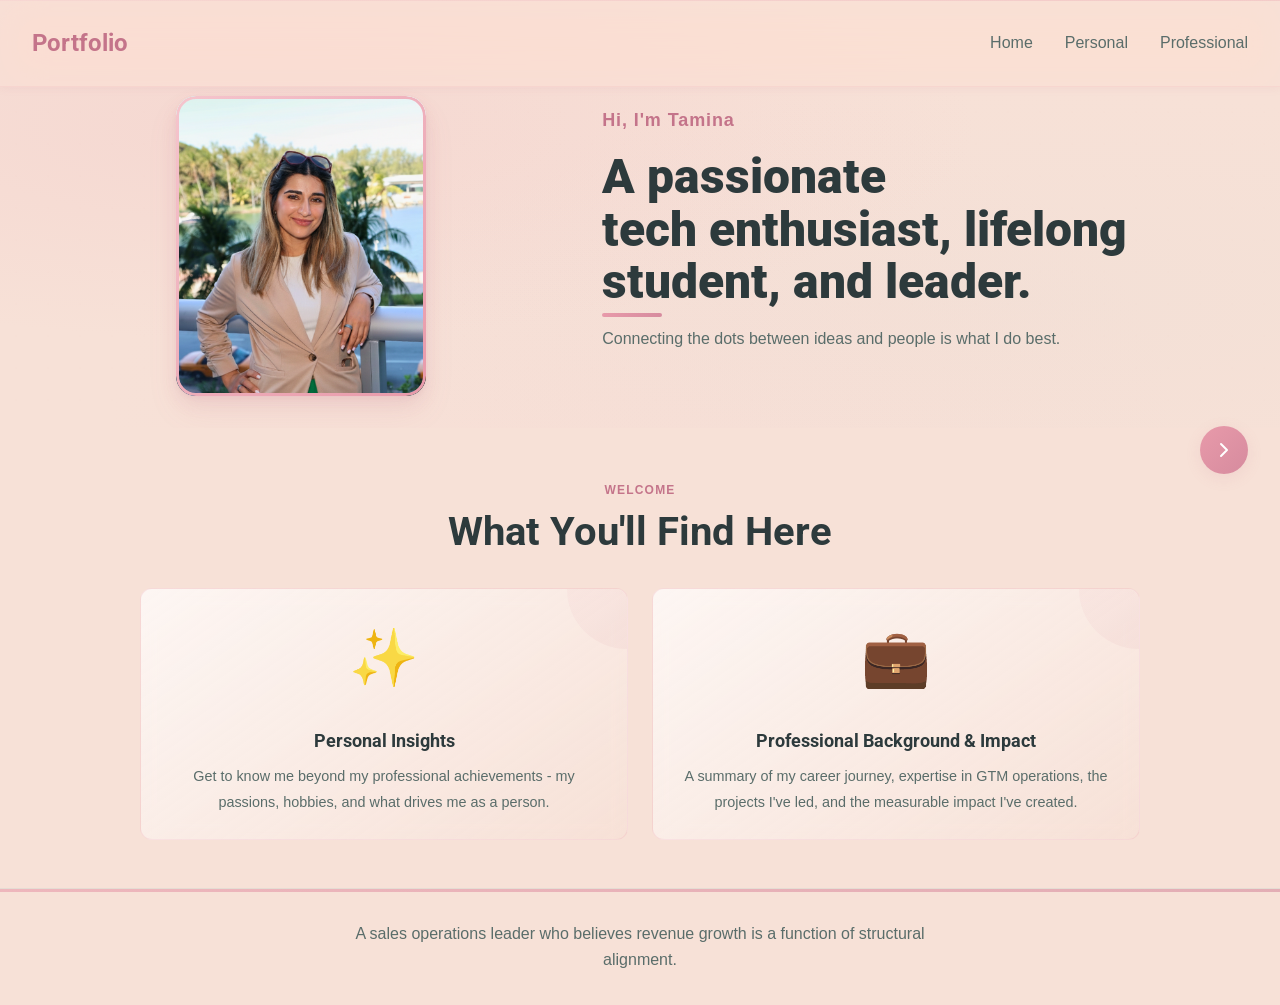
==== commit 12955b26: "Copy Updated" ====
--- a/index.html
+++ b/index.html
@@ -31,7 +31,7 @@
             <div class="hero-content">
                 <div class="hero-greeting">Hi, I'm Tamina</div>
                 <h1 class="hero-title">A passionate<br>tech enthusiast, lifelong student, and leader.</h1>
-                <p class="hero-subtitle">Building bridges between the ambiguous and the clear.</p>
+                <p class="hero-subtitle"> Connecting the dots between ideas and people is what I do best.</p>
             </div>
         </div>
     </header>
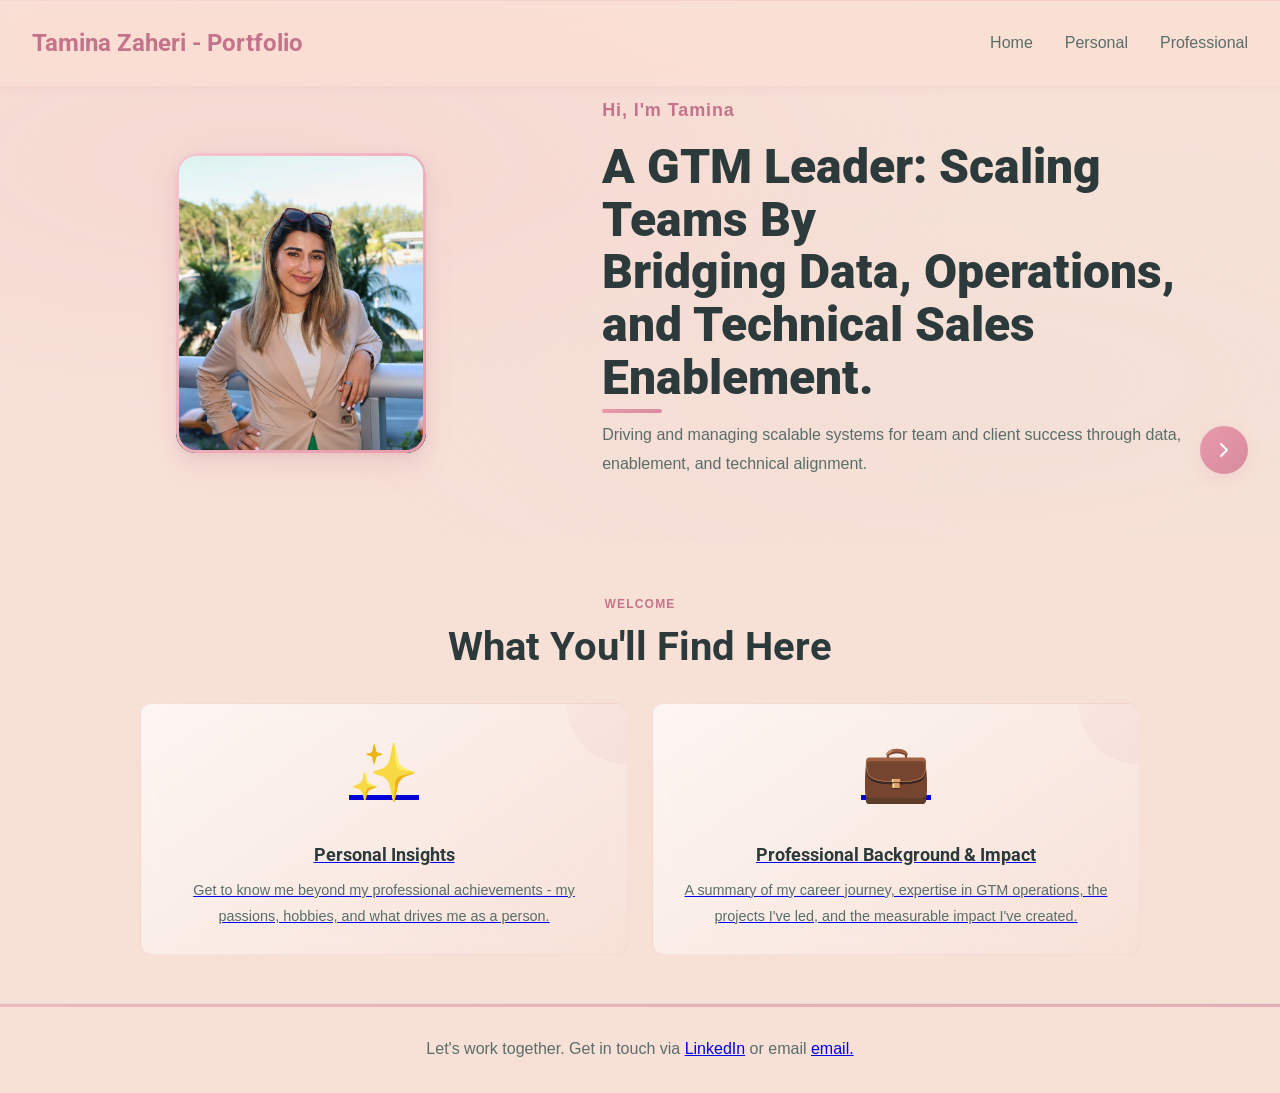
==== commit 9405cb13: "Major restructure" ====
--- a/index.html
+++ b/index.html
@@ -3,7 +3,7 @@
 <head>
     <meta charset="UTF-8">
     <meta name="viewport" content="width=device-width, initial-scale=1.0">
-    <title>Sales Operations Portfolio</title>
+    <title>Tamina Zaheri - Portfolio</title>
     <link rel="preconnect" href="https://fonts.googleapis.com">
     <link rel="preconnect" href="https://fonts.gstatic.com" crossorigin>
     <link href="https://fonts.googleapis.com/css2?family=Roboto:wght@400;700;900&family=Google+Sans:wght@400;500;600&display=swap" rel="stylesheet">
@@ -12,7 +12,7 @@
 <body>
     <nav class="navbar">
         <div class="nav-container">
-            <div class="nav-brand">Portfolio</div>
+            <div class="nav-brand">Tamina Zaheri - Portfolio</div>
             <div class="nav-links">
                 <a href="index.html">Home</a>
                 <a href="personal.html">Personal</a>
@@ -25,13 +25,13 @@
         <div class="hero-container">
             <div class="hero-image-section">
                 <div class="hero-image-wrapper">
-                    <img src="Home Profile.png" alt="Profile" class="hero-profile-image">
+                    <img src="media/Home Profile.png" alt="Profile" class="hero-profile-image">
                 </div>
             </div>
             <div class="hero-content">
                 <div class="hero-greeting">Hi, I'm Tamina</div>
-                <h1 class="hero-title">A passionate<br>tech enthusiast, lifelong student, and leader.</h1>
-                <p class="hero-subtitle"> Connecting the dots between ideas and people is what I do best.</p>
+                <h1 class="hero-title">A GTM Leader: Scaling Teams By<br>Bridging Data, Operations, and Technical Sales Enablement.</h1>
+                <p class="hero-subtitle">Driving and managing scalable systems for team and client success through data, enablement, and technical alignment.</p>
             </div>
         </div>
     </header>
@@ -44,16 +44,16 @@
                 <h2 class="section-title">What You'll Find Here</h2>
             </div>
             <div class="overview-grid">
-                <div class="overview-card">
+                <a href="personal.html" class="overview-card">
                     <div class="overview-icon">✨</div>
                     <h3 class="overview-title">Personal Insights</h3>
                     <p class="overview-text">Get to know me beyond my professional achievements - my passions, hobbies, and what drives me as a person.</p>
-                </div>
-                <div class="overview-card">
+                </a>
+                <a href="professional.html" class="overview-card">
                     <div class="overview-icon">💼</div>
                     <h3 class="overview-title">Professional Background & Impact</h3>
                     <p class="overview-text">A summary of my career journey, expertise in GTM operations, the projects I've led, and the measurable impact I've created.</p>
-                </div>
+                </a>
             </div>
         </div>
     </section>
@@ -71,7 +71,7 @@
         <div class="container">
             <div class="footer-content">
                 <div class="footer-text">
-                    <p>A sales operations leader who believes revenue growth is a function of structural alignment.</p>
+                    <p>Let's work together. Get in touch via <a href="https://www.linkedin.com/in/taminaz/">LinkedIn</a> or email <a href="mailto:zaheri.tamina@gmail.com">email.</a></p>
                 </div>
             </div>
         </div>
--- a/styles.css
+++ b/styles.css
@@ -446,7 +446,7 @@
 
 .stat-value {
     font-family: var(--font-display);
-    font-size: 3rem;
+    font-size: 4.5rem;
     font-weight: 700;
     color: var(--color-accent);
     line-height: 1;
@@ -1079,6 +1079,7 @@
     overflow: hidden;
     box-shadow: var(--shadow-sm),
                 var(--shadow-sm);
+    cursor: pointer;
 }
 
 .project-card::before {
@@ -1140,17 +1141,39 @@
     color: var(--color-text-primary);
 }
 
+.project-title::after {
+    content: ' ▼';
+    font-size: 0.9rem;
+    color: var(--color-accent);
+    opacity: 0.6;
+    transition: transform 0.3s var(--ease-smooth);
+    display: inline-block;
+}
+
+.project-card.expanded .project-title::after {
+    transform: rotate(180deg);
+}
+
 .project-challenge,
 .project-solution {
+    line-height: 1.8;
+    max-height: 0;
+    overflow: hidden;
+    opacity: 0;
+    margin-bottom: 0;
+    transition: max-height 0.5s var(--ease-smooth), opacity 0.3s var(--ease-smooth), margin-bottom 0.3s var(--ease-smooth);
+}
+
+.project-card.expanded .project-challenge,
+.project-card.expanded .project-solution {
+    max-height: 1000px;
+    opacity: 1;
     margin-bottom: 1.5rem;
-    line-height: 1.8;
 }
 
 .project-challenge strong,
 .project-solution strong {
     color: var(--color-accent);
-    display: block;
-    margin-bottom: 0.5rem;
 }
 
 .project-solution ul {
@@ -1178,13 +1201,12 @@
     border-left: 3px solid var(--color-accent);
     color: var(--color-text-secondary);
     line-height: 1.6;
-    display: flex;
-    flex-direction: column;
     min-height: 100px;
 }
 
 .impact-badge {
-    display: inline-block;
+    display: block;
+    width: fit-content;
     padding: 0.25rem 0.75rem;
     background: var(--color-accent);
     color: var(--color-bg);
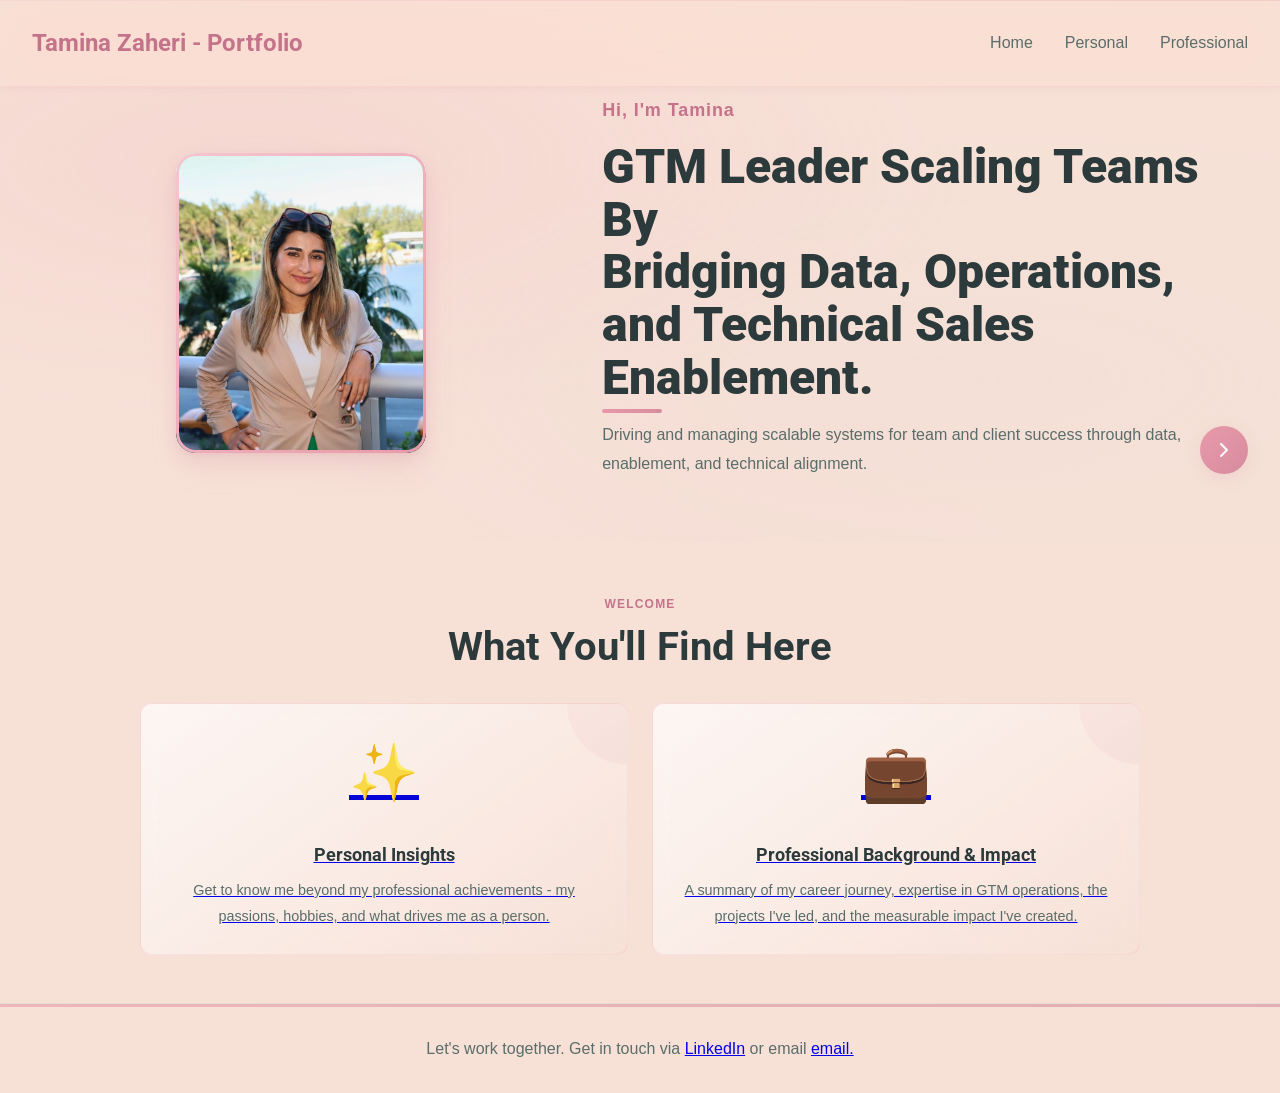
==== commit 62b5c507: "Structural Cleanup" ====
--- a/index.html
+++ b/index.html
@@ -30,7 +30,7 @@
             </div>
             <div class="hero-content">
                 <div class="hero-greeting">Hi, I'm Tamina</div>
-                <h1 class="hero-title">A GTM Leader: Scaling Teams By<br>Bridging Data, Operations, and Technical Sales Enablement.</h1>
+                <h1 class="hero-title">GTM Leader Scaling Teams By<br>Bridging Data, Operations, and Technical Sales Enablement.</h1>
                 <p class="hero-subtitle">Driving and managing scalable systems for team and client success through data, enablement, and technical alignment.</p>
             </div>
         </div>
--- a/styles.css
+++ b/styles.css
@@ -483,7 +483,7 @@
 
 /* Section Styles */
 .section {
-    padding: 8rem 2rem;
+    padding: 3rem 2rem;
     position: relative;
 }
 
@@ -494,7 +494,7 @@
 
 .section-header {
     text-align: center;
-    margin-bottom: 4rem;
+    margin-bottom: 2rem;
 }
 
 .section-label {
@@ -523,8 +523,8 @@
 .overview-grid {
     display: grid;
     grid-template-columns: repeat(2, 1fr);
-    gap: 3rem;
-    margin-top: 3rem;
+    gap: 1.5rem;
+    margin-top: 1.5rem;
     max-width: 1000px;
     margin-left: auto;
     margin-right: auto;
@@ -620,14 +620,14 @@
 .personal-content {
     display: flex;
     flex-direction: column;
-    gap: 4rem;
+    gap: 2rem;
     max-width: 1200px;
     margin: 0 auto;
 }
 
 .personal-intro {
     display: block;
-    margin-bottom: var(--space-4);
+    margin-bottom: var(--space-2);
 }
 
 .personal-text {
@@ -746,7 +746,7 @@
 
 /* Image Carousel */
 .personal-gallery-carousel {
-    margin-top: var(--space-5);
+    margin-top: var(--space-2);
 }
 
 .carousel-container {
@@ -1007,11 +1007,9 @@
     font-size: 1.125rem;
     line-height: 1.8;
     color: var(--color-text-secondary);
-    margin-bottom: 3rem;
+    margin-bottom: 2rem;
     text-align: center;
-    max-width: 800px;
-    margin-left: auto;
-    margin-right: auto;
+    max-width: 100%;
 }
 
 .expertise-grid {
@@ -1225,19 +1223,24 @@
 
 .metrics-grid {
     display: grid;
-    grid-template-columns: repeat(auto-fit, minmax(350px, 1fr));
-    gap: 2rem;
-    margin-bottom: 3rem;
+    grid-template-columns: repeat(auto-fit, minmax(300px, 1fr));
+    gap: 1.5rem;
+    margin-bottom: 1.5rem;
+    justify-content: center;
+    max-width: 1200px;
+    margin-left: auto;
+    margin-right: auto;
 }
 
 .metric-card {
     background: var(--color-surface-elevated);
     border: 1px solid rgba(237, 175, 184, 0.3);
     border-radius: var(--radius-md);
-    padding: var(--space-5);
+    padding: var(--space-4);
     transition: all 0.4s var(--ease-spring);
     position: relative;
     box-shadow: var(--shadow-sm);
+    overflow: hidden;
 }
 
 .metric-card::before {
@@ -1289,11 +1292,12 @@
 
 .metric-row {
     display: flex;
+    flex-wrap: wrap;
     justify-content: space-between;
     align-items: flex-start;
-    padding: 1rem 0;
+    padding: 0.75rem 0;
     border-bottom: 1px solid var(--color-border);
-    gap: 1.5rem;
+    gap: 0.5rem 1rem;
 }
 
 .metric-row:last-child {
@@ -1303,18 +1307,19 @@
 .metric-label {
     color: var(--color-text-secondary);
     font-size: 0.875rem;
-    flex: 1;
-    min-width: 150px;
+    flex: 1 1 auto;
+    min-width: 120px;
 }
 
 .metric-value {
     font-family: var(--font-display);
     font-weight: 700;
-    font-size: 1rem;
+    font-size: 0.9rem;
     color: var(--color-text-primary);
     text-align: right;
-    flex: 1;
-    min-width: 150px;
+    flex: 1 1 auto;
+    min-width: 100px;
+    word-break: break-word;
 }
 
 .metric-value.highlight {
@@ -1325,8 +1330,8 @@
     background: var(--color-surface-elevated);
     border: 2px solid var(--color-accent);
     border-radius: 12px;
-    padding: 2.5rem;
-    margin-top: 3rem;
+    padding: 1.5rem;
+    margin-top: 1.5rem;
 }
 
 .summary-title {
@@ -1349,7 +1354,7 @@
 
 /* Footer - Enhanced */
 .footer {
-    padding: var(--space-6) var(--space-4);
+    padding: var(--space-3) var(--space-4);
     background: var(--color-bg);
     border-top: 1px solid var(--color-border);
     position: relative;
@@ -1490,10 +1495,10 @@
 
 @media (max-width: 768px) {
     :root {
-        --space-6: 3rem;
-        --space-7: 4rem;
-        --space-8: 4rem;
-        --space-9: 6rem;
+        --space-6: 2rem;
+        --space-7: 3rem;
+        --space-8: 3rem;
+        --space-9: 4rem;
     }
 
     .hero-container {
@@ -1547,7 +1552,7 @@
     }
 
     .section {
-        padding: var(--space-6) var(--space-2);
+        padding: var(--space-4) var(--space-2);
     }
 
     .project-grid {
@@ -1903,11 +1908,20 @@
     background: var(--color-surface);
 }
 
+/* Inline Personal Projects within Personal Section */
+.personal-projects-inline {
+    margin-top: var(--space-2);
+}
+
+.personal-projects-inline .section-header {
+    margin-bottom: 1.5rem;
+}
+
 .personal-project-grid {
     display: grid;
     grid-template-columns: repeat(auto-fit, minmax(320px, 1fr));
-    gap: 2rem;
-    margin-top: 3rem;
+    gap: 1.5rem;
+    margin-top: 1.5rem;
 }
 
 .personal-project-card {
@@ -2038,8 +2052,8 @@
 .writing-samples {
     display: grid;
     grid-template-columns: repeat(2, 1fr);
-    gap: 2.5rem;
-    margin-top: 3rem;
+    gap: 1.5rem;
+    margin-top: 1.5rem;
     max-width: 1200px;
     margin-left: auto;
     margin-right: auto;
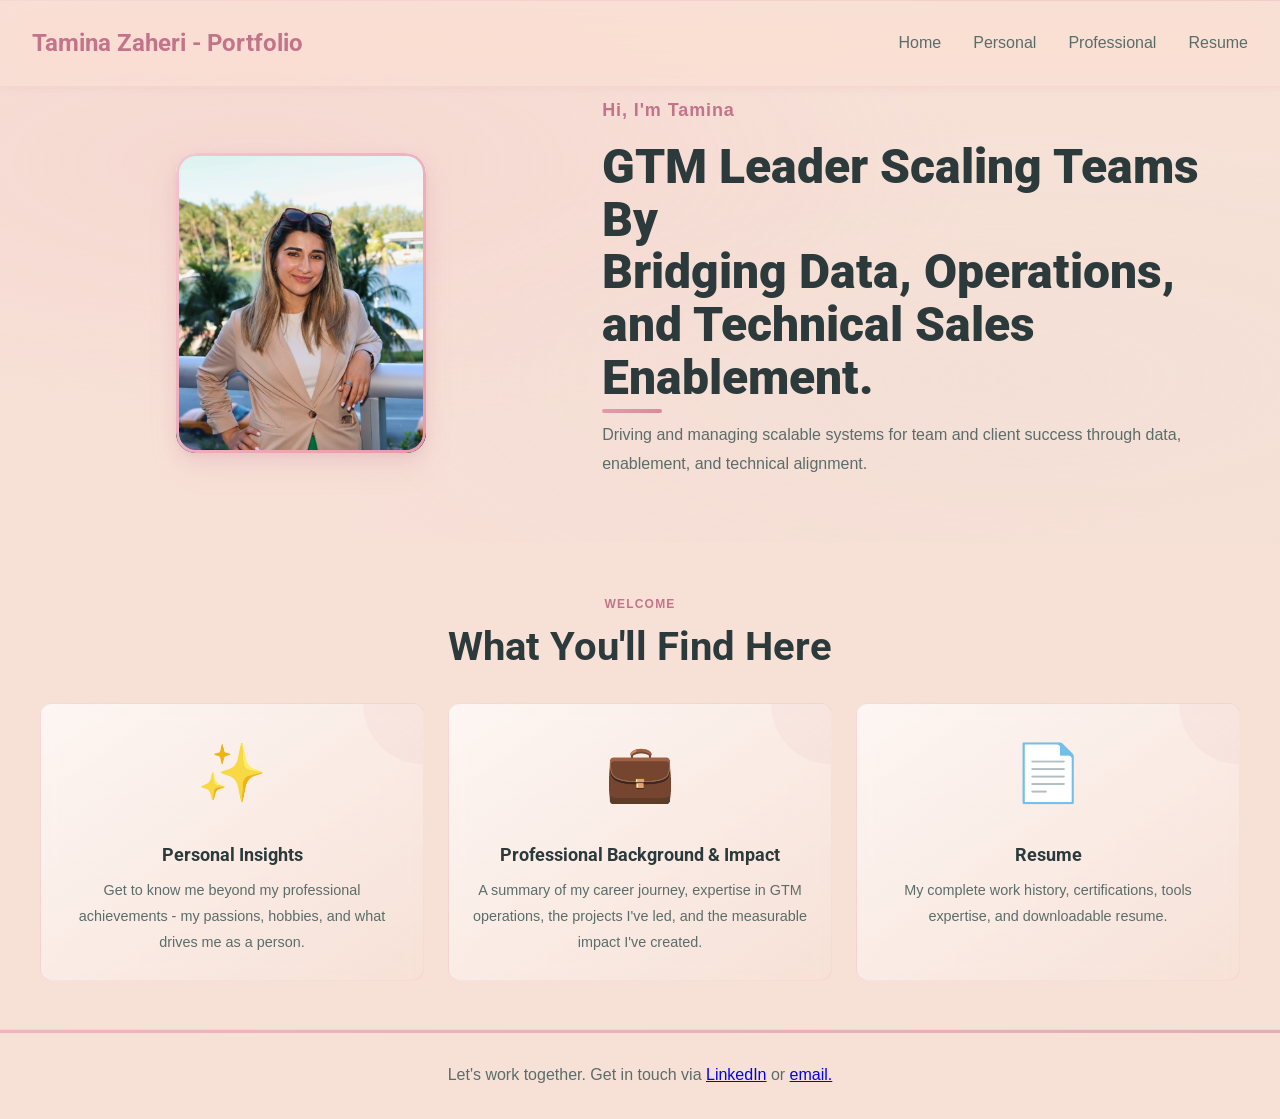
==== commit 2837ada6: "Major update" ====
--- a/index.html
+++ b/index.html
@@ -17,6 +17,7 @@
                 <a href="index.html">Home</a>
                 <a href="personal.html">Personal</a>
                 <a href="professional.html">Professional</a>
+                <a href="resume.html">Resume</a>
             </div>
         </div>
     </nav>
@@ -54,24 +55,20 @@
                     <h3 class="overview-title">Professional Background & Impact</h3>
                     <p class="overview-text">A summary of my career journey, expertise in GTM operations, the projects I've led, and the measurable impact I've created.</p>
                 </a>
+                <a href="resume.html" class="overview-card">
+                    <div class="overview-icon">📄</div>
+                    <h3 class="overview-title">Resume</h3>
+                    <p class="overview-text">My complete work history, certifications, tools expertise, and downloadable resume.</p>
+                </a>
             </div>
         </div>
     </section>
-
-    <!-- Page Navigation Arrows -->
-    <div class="page-navigation">
-        <a href="personal.html" class="nav-arrow nav-arrow-next" title="Next: Personal">
-            <svg width="24" height="24" viewBox="0 0 24 24" fill="none" stroke="currentColor" stroke-width="2" stroke-linecap="round" stroke-linejoin="round">
-                <polyline points="9 18 15 12 9 6"></polyline>
-            </svg>
-        </a>
-    </div>
 
     <footer class="footer">
         <div class="container">
             <div class="footer-content">
                 <div class="footer-text">
-                    <p>Let's work together. Get in touch via <a href="https://www.linkedin.com/in/taminaz/">LinkedIn</a> or email <a href="mailto:zaheri.tamina@gmail.com">email.</a></p>
+                    <p>Let's work together. Get in touch via <a href="https://www.linkedin.com/in/taminaz/">LinkedIn</a> or <a href="mailto:zaheri.tamina@gmail.com">email.</a></p>
                 </div>
             </div>
         </div>
--- a/styles.css
+++ b/styles.css
@@ -522,10 +522,10 @@
 
 .overview-grid {
     display: grid;
-    grid-template-columns: repeat(2, 1fr);
+    grid-template-columns: repeat(3, 1fr);
     gap: 1.5rem;
     margin-top: 1.5rem;
-    max-width: 1000px;
+    max-width: 1200px;
     margin-left: auto;
     margin-right: auto;
 }
@@ -541,6 +541,8 @@
     transition: all 0.4s var(--ease-spring);
     position: relative;
     overflow: hidden;
+    text-decoration: none;
+    color: inherit;
 }
 
 .overview-card::before {
@@ -631,10 +633,11 @@
 }
 
 .personal-text {
-    font-size: 1.25rem;
-    line-height: 1.9;
+    font-size: 1.0625rem;
+    line-height: 1.8;
     color: var(--color-text-secondary);
     max-width: 100%;
+    text-align: center;
 }
 
 .personal-text p {
@@ -1004,7 +1007,7 @@
 }
 
 .professional-summary {
-    font-size: 1.125rem;
+    font-size: 1.0625rem;
     line-height: 1.8;
     color: var(--color-text-secondary);
     margin-bottom: 2rem;
@@ -1354,7 +1357,7 @@
 
 /* Footer - Enhanced */
 .footer {
-    padding: var(--space-3) var(--space-4);
+    padding: 2rem;
     background: var(--color-bg);
     border-top: 1px solid var(--color-border);
     position: relative;
@@ -1379,7 +1382,7 @@
 
 .footer-text p {
     color: var(--color-text-secondary);
-    font-size: var(--text-body-lg);
+    font-size: 1rem;
     font-weight: var(--weight-medium);
     max-width: var(--prose-width);
     margin: 0 auto;
@@ -1860,13 +1863,6 @@
     margin-bottom: 0.5rem;
 }
 
-body:has(#overview) .footer {
-    padding: 2rem;
-}
-
-body:has(#overview) .footer-text p {
-    font-size: 1rem;
-}
 
 /* Mobile Home Page Compression */
 @media (max-width: 768px) {
@@ -1898,7 +1894,7 @@
         padding: 1.25rem;
     }
 
-    body:has(#overview) .footer {
+    .footer {
         padding: 1.5rem 1rem;
     }
 }
@@ -2273,10 +2269,16 @@
 }
 
 /* Responsive Design for Personal Sections */
+@media (max-width: 992px) {
+    .overview-grid {
+        grid-template-columns: repeat(2, 1fr);
+    }
+}
+
 @media (max-width: 768px) {
     .overview-grid {
         grid-template-columns: 1fr;
-        gap: 2rem;
+        gap: 1.5rem;
     }
 
     .personal-intro {
@@ -2412,3 +2414,423 @@
         padding: var(--space-3);
     }
 }
+
+/* ===== RESUME HEADER SECTION ===== */
+.resume-header-section {
+    background: var(--color-bg);
+    padding-bottom: 1rem;
+}
+
+/* ===== RESUME DOWNLOAD BUTTON ===== */
+.resume-download {
+    text-align: center;
+    margin: 2rem 0;
+}
+
+.resume-btn {
+    display: inline-flex;
+    align-items: center;
+    gap: 0.75rem;
+    padding: 1rem 2rem;
+    background: var(--gradient-accent);
+    color: white;
+    text-decoration: none;
+    font-weight: 600;
+    font-size: 1rem;
+    border-radius: var(--radius-full);
+    transition: all 0.3s var(--ease-spring);
+    box-shadow: var(--shadow-md);
+    position: relative;
+    overflow: hidden;
+}
+
+.resume-btn::before {
+    content: '';
+    position: absolute;
+    inset: 0;
+    background: linear-gradient(135deg, var(--color-accent-deep), var(--color-accent));
+    opacity: 0;
+    transition: opacity 0.3s var(--ease-smooth);
+}
+
+.resume-btn svg {
+    position: relative;
+    z-index: 1;
+}
+
+.resume-btn:hover {
+    transform: translateY(-3px) scale(1.02);
+    box-shadow: var(--shadow-lg), 0 8px 24px rgba(196, 116, 138, 0.3);
+}
+
+.resume-btn:hover::before {
+    opacity: 1;
+}
+
+.resume-btn:active {
+    transform: translateY(0) scale(0.98);
+}
+
+/* ===== WORK HISTORY TIMELINE ===== */
+.work-history-section {
+    background: var(--color-surface);
+}
+
+.timeline {
+    max-width: 900px;
+    margin: 0 auto;
+    position: relative;
+}
+
+.timeline::before {
+    content: '';
+    position: absolute;
+    left: 0;
+    top: 0;
+    bottom: 0;
+    width: 3px;
+    background: var(--gradient-accent);
+    border-radius: var(--radius-full);
+}
+
+.timeline-company {
+    margin-bottom: 3rem;
+    padding-left: 2.5rem;
+    position: relative;
+}
+
+.timeline-company:last-child {
+    margin-bottom: 0;
+}
+
+.company-header {
+    display: flex;
+    flex-wrap: wrap;
+    align-items: baseline;
+    gap: 1rem;
+    margin-bottom: 1.5rem;
+    padding-bottom: 0.75rem;
+    border-bottom: 2px solid var(--color-border);
+    position: relative;
+}
+
+.company-header::before {
+    content: '';
+    position: absolute;
+    left: -2.5rem;
+    top: 0.5rem;
+    width: 16px;
+    height: 16px;
+    background: var(--gradient-accent);
+    border-radius: 50%;
+    border: 3px solid var(--color-surface);
+    box-shadow: var(--shadow-sm);
+}
+
+.company-name {
+    font-family: var(--font-display);
+    font-size: 1.75rem;
+    font-weight: 700;
+    color: var(--color-text-primary);
+    margin: 0;
+}
+
+.company-tenure {
+    font-size: 0.9rem;
+    color: var(--color-accent);
+    font-weight: 500;
+}
+
+.company-roles {
+    display: flex;
+    flex-direction: column;
+    gap: 1.5rem;
+}
+
+.role-item {
+    position: relative;
+    padding-left: 1.5rem;
+}
+
+.role-marker {
+    position: absolute;
+    left: -2rem;
+    top: 0.5rem;
+    width: 8px;
+    height: 8px;
+    background: var(--color-accent-muted);
+    border-radius: 50%;
+}
+
+.role-content {
+    background: var(--color-bg);
+    border-radius: var(--radius-md);
+    padding: 1.5rem;
+    border: 1px solid var(--color-border);
+    transition: all 0.3s var(--ease-smooth);
+}
+
+.role-content:hover {
+    border-color: var(--color-accent-bright);
+    box-shadow: var(--shadow-sm);
+}
+
+.role-header {
+    display: flex;
+    flex-wrap: wrap;
+    justify-content: space-between;
+    align-items: baseline;
+    gap: 0.5rem 1rem;
+    margin-bottom: 1rem;
+}
+
+.role-title {
+    font-family: var(--font-display);
+    font-size: 1.125rem;
+    font-weight: 600;
+    color: var(--color-text-primary);
+    margin: 0;
+}
+
+.role-dates {
+    font-size: 0.85rem;
+    color: var(--color-text-secondary);
+    font-weight: 500;
+}
+
+.role-details {
+    list-style: none;
+    padding: 0;
+    margin: 0;
+}
+
+.role-details li {
+    position: relative;
+    padding-left: 1.25rem;
+    margin-bottom: 0.75rem;
+    color: var(--color-text-secondary);
+    line-height: 1.6;
+    font-size: 0.95rem;
+}
+
+.role-details li:last-child {
+    margin-bottom: 0;
+}
+
+.role-details li::before {
+    content: '→';
+    position: absolute;
+    left: 0;
+    color: var(--color-accent);
+    font-weight: bold;
+}
+
+.role-details li strong {
+    color: var(--color-accent);
+}
+
+/* ===== ADDITIONAL EXPERIENCE ===== */
+.additional-experience {
+    margin-top: 3rem;
+    max-width: 900px;
+    margin-left: auto;
+    margin-right: auto;
+}
+
+.additional-title {
+    font-family: var(--font-display);
+    font-size: 1.5rem;
+    font-weight: 700;
+    color: var(--color-text-primary);
+    margin-bottom: 1.5rem;
+    text-align: center;
+}
+
+.additional-grid {
+    display: grid;
+    grid-template-columns: repeat(auto-fit, minmax(280px, 1fr));
+    gap: 1rem;
+}
+
+.additional-item {
+    display: flex;
+    align-items: flex-start;
+    gap: 1rem;
+    padding: 1rem;
+    background: var(--color-bg);
+    border-radius: var(--radius-md);
+    border: 1px solid var(--color-border);
+    transition: all 0.3s var(--ease-smooth);
+}
+
+.additional-item:hover {
+    border-color: var(--color-accent-bright);
+    transform: translateY(-2px);
+    box-shadow: var(--shadow-sm);
+}
+
+.additional-icon {
+    font-size: 1.5rem;
+    flex-shrink: 0;
+}
+
+.additional-content {
+    display: flex;
+    flex-direction: column;
+    gap: 0.25rem;
+}
+
+.additional-content strong {
+    color: var(--color-text-primary);
+    font-size: 0.95rem;
+}
+
+.additional-content span {
+    color: var(--color-text-secondary);
+    font-size: 0.85rem;
+}
+
+/* ===== TOOLS SECTION ===== */
+.tools-section {
+    margin-top: 3rem;
+    max-width: 900px;
+    margin-left: auto;
+    margin-right: auto;
+}
+
+.tools-title {
+    font-family: var(--font-display);
+    font-size: 1.5rem;
+    font-weight: 700;
+    color: var(--color-text-primary);
+    margin-bottom: 1.5rem;
+    text-align: center;
+}
+
+.tools-grid {
+    display: grid;
+    grid-template-columns: repeat(auto-fit, minmax(280px, 1fr));
+    gap: 1.5rem;
+}
+
+.tool-category {
+    background: var(--color-bg);
+    border-radius: var(--radius-md);
+    padding: 1.5rem;
+    border: 1px solid var(--color-border);
+}
+
+.tool-category-title {
+    font-family: var(--font-display);
+    font-size: 1rem;
+    font-weight: 600;
+    color: var(--color-accent);
+    margin-bottom: 1rem;
+    text-transform: uppercase;
+    letter-spacing: 0.05em;
+}
+
+.tool-tags {
+    display: flex;
+    flex-wrap: wrap;
+    gap: 0.5rem;
+}
+
+.tool-tag {
+    display: inline-block;
+    padding: 0.375rem 0.75rem;
+    background: var(--color-surface);
+    color: var(--color-text-secondary);
+    font-size: 0.85rem;
+    font-weight: 500;
+    border-radius: var(--radius-full);
+    border: 1px solid var(--color-border);
+    transition: all 0.2s var(--ease-smooth);
+}
+
+.tool-tag:hover {
+    border-color: var(--color-accent);
+    color: var(--color-accent);
+    background: rgba(196, 116, 138, 0.05);
+}
+
+/* ===== RESPONSIVE - WORK HISTORY ===== */
+@media (max-width: 768px) {
+    .timeline::before {
+        left: 8px;
+    }
+
+    .timeline-company {
+        padding-left: 2rem;
+    }
+
+    .company-header::before {
+        left: -2rem;
+        width: 14px;
+        height: 14px;
+    }
+
+    .role-item {
+        padding-left: 1rem;
+    }
+
+    .role-marker {
+        left: -1.5rem;
+        width: 6px;
+        height: 6px;
+    }
+
+    .company-name {
+        font-size: 1.5rem;
+    }
+
+    .role-header {
+        flex-direction: column;
+        gap: 0.25rem;
+    }
+
+    .role-content {
+        padding: 1rem;
+    }
+
+    .additional-grid {
+        grid-template-columns: 1fr;
+    }
+
+    .tools-grid {
+        grid-template-columns: 1fr;
+    }
+
+    .resume-btn {
+        padding: 0.875rem 1.5rem;
+        font-size: 0.95rem;
+    }
+}
+
+@media (max-width: 480px) {
+    .timeline-company {
+        padding-left: 1.5rem;
+    }
+
+    .company-header::before {
+        left: -1.5rem;
+        width: 12px;
+        height: 12px;
+    }
+
+    .role-marker {
+        display: none;
+    }
+
+    .role-item {
+        padding-left: 0;
+    }
+
+    .company-name {
+        font-size: 1.25rem;
+    }
+
+    .role-title {
+        font-size: 1rem;
+    }
+}
